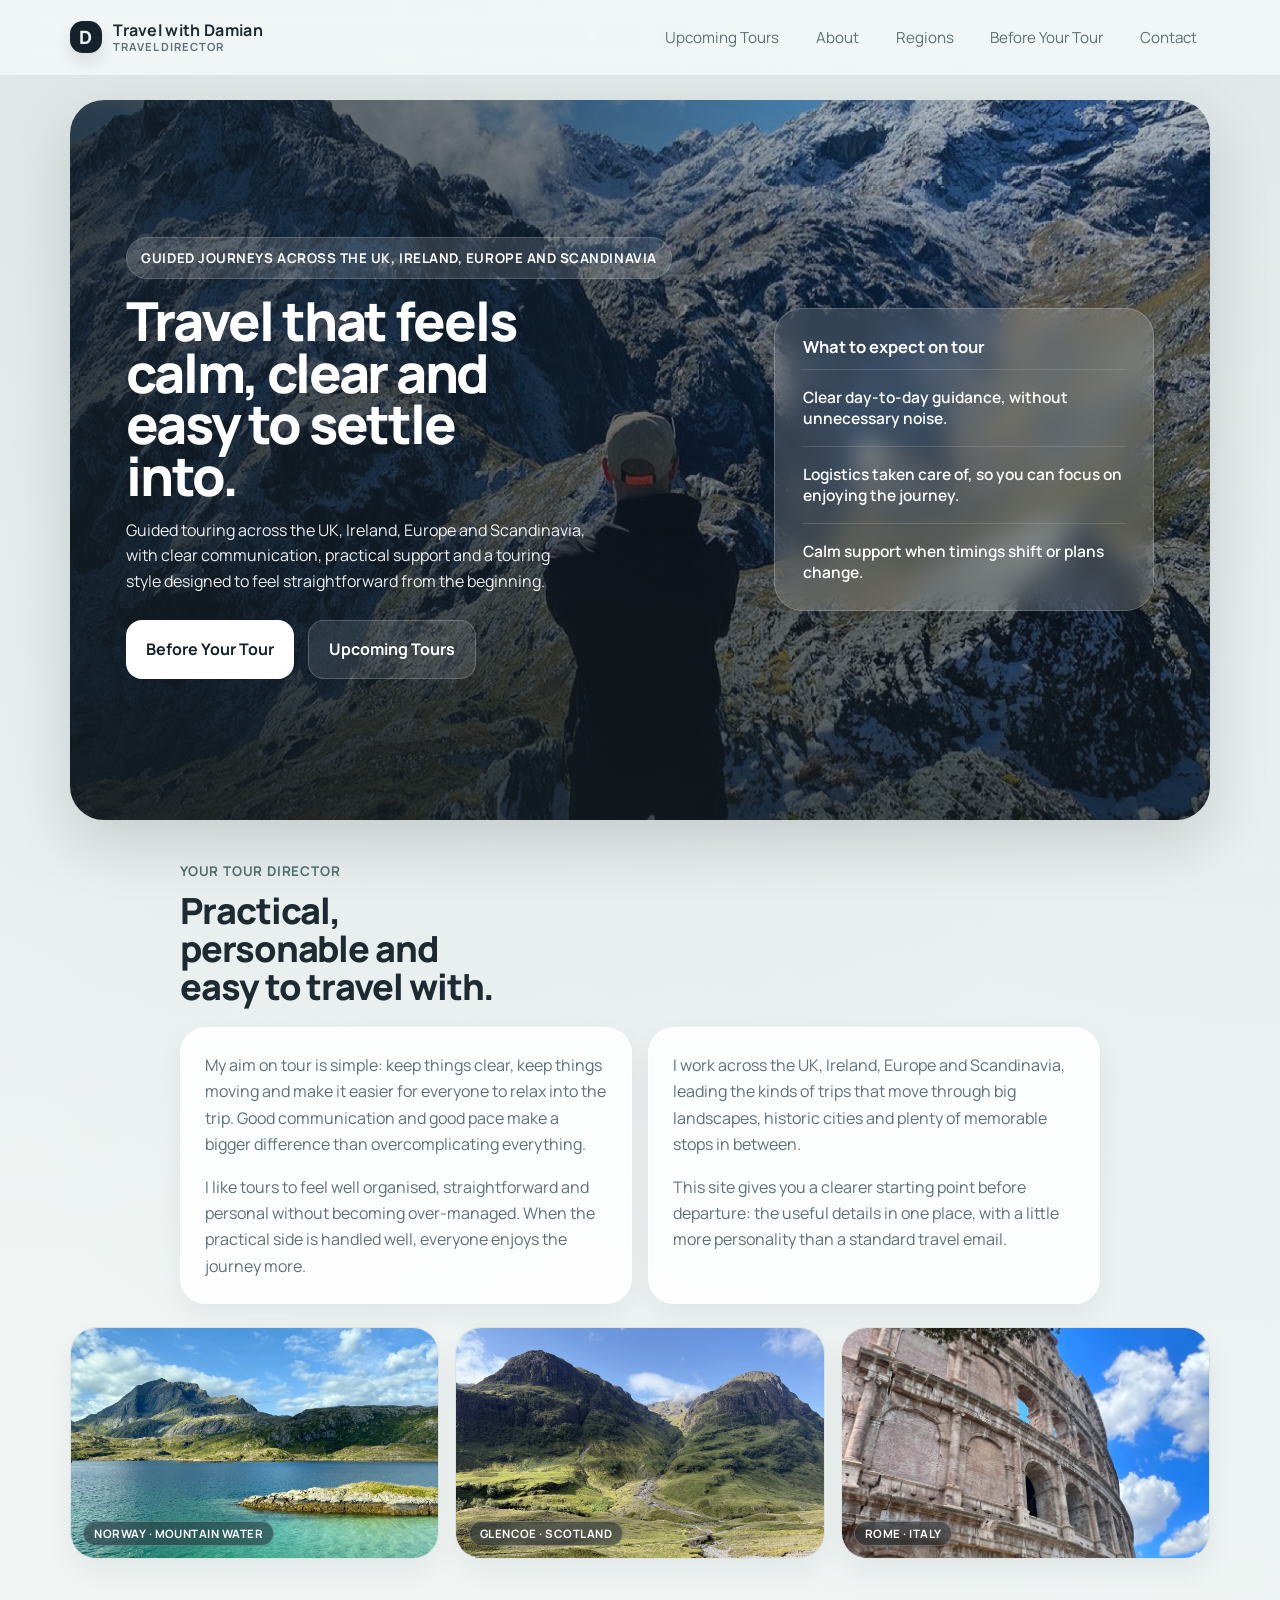
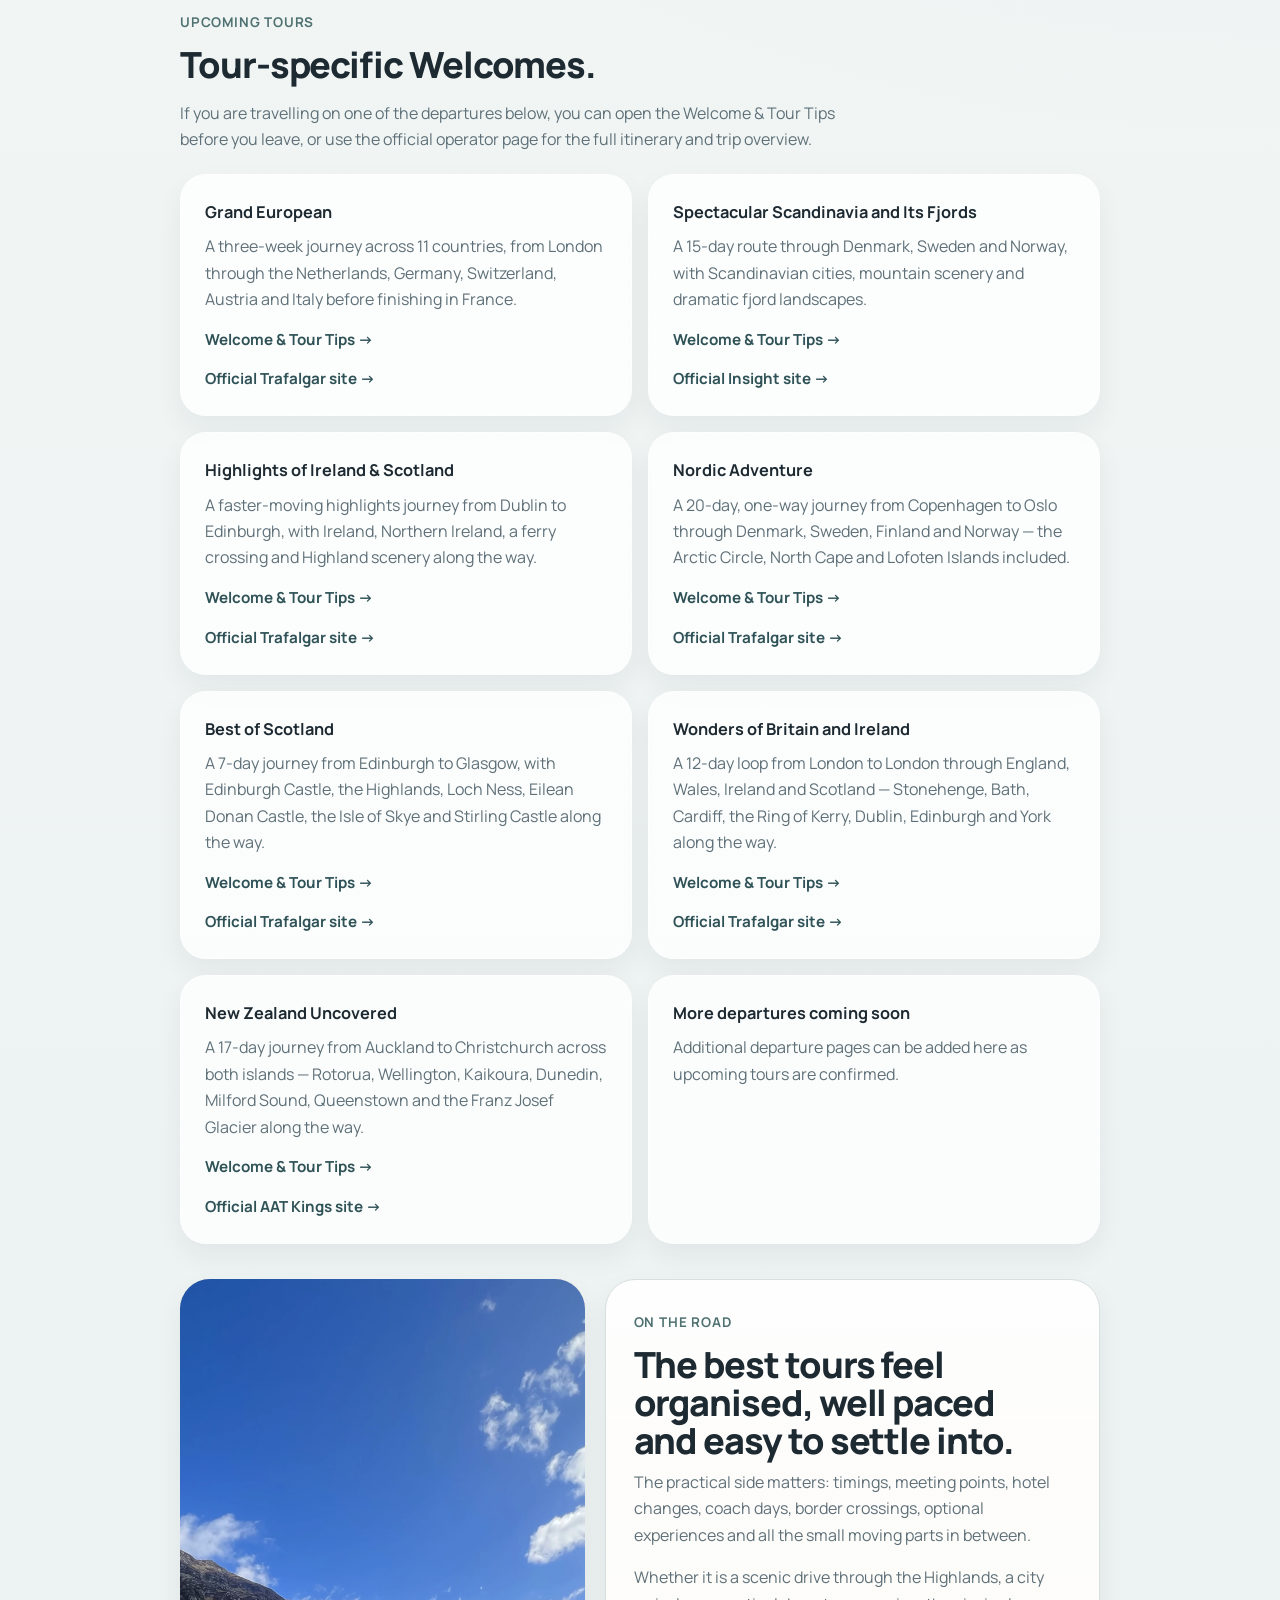
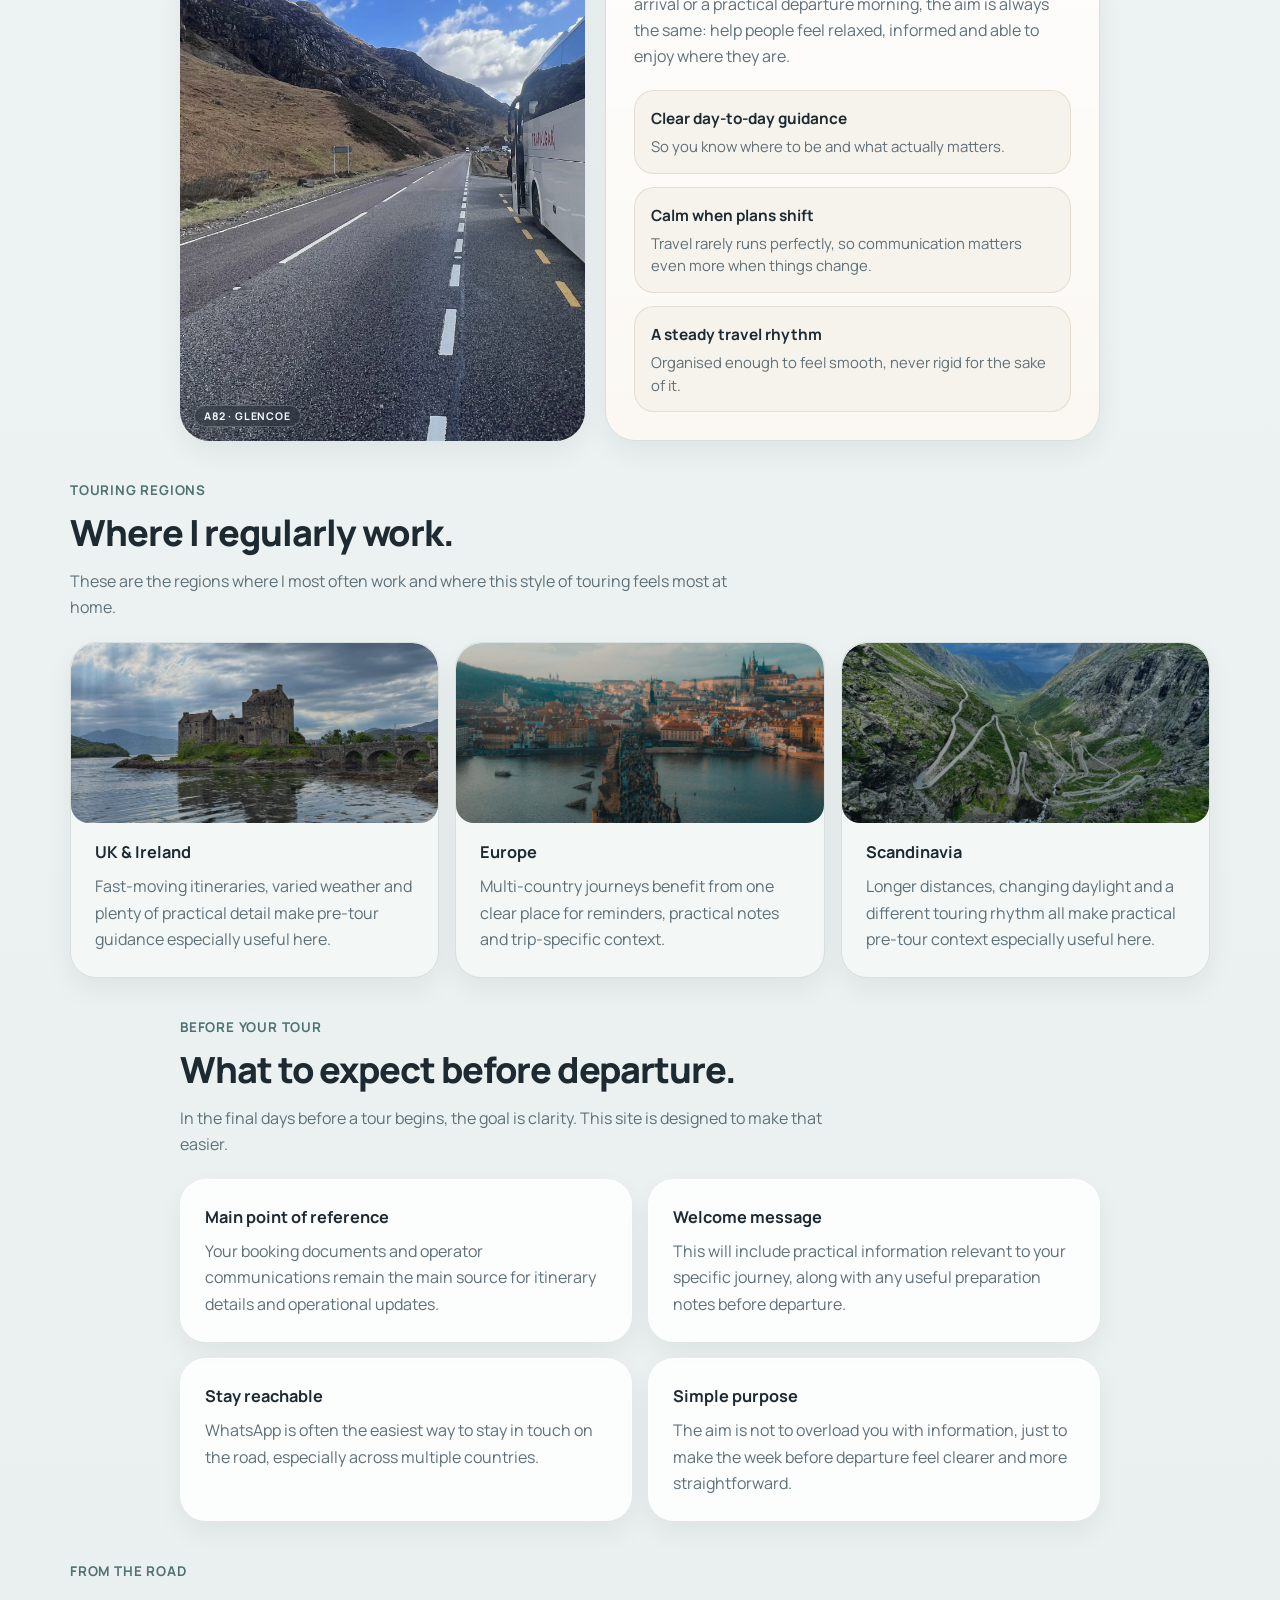
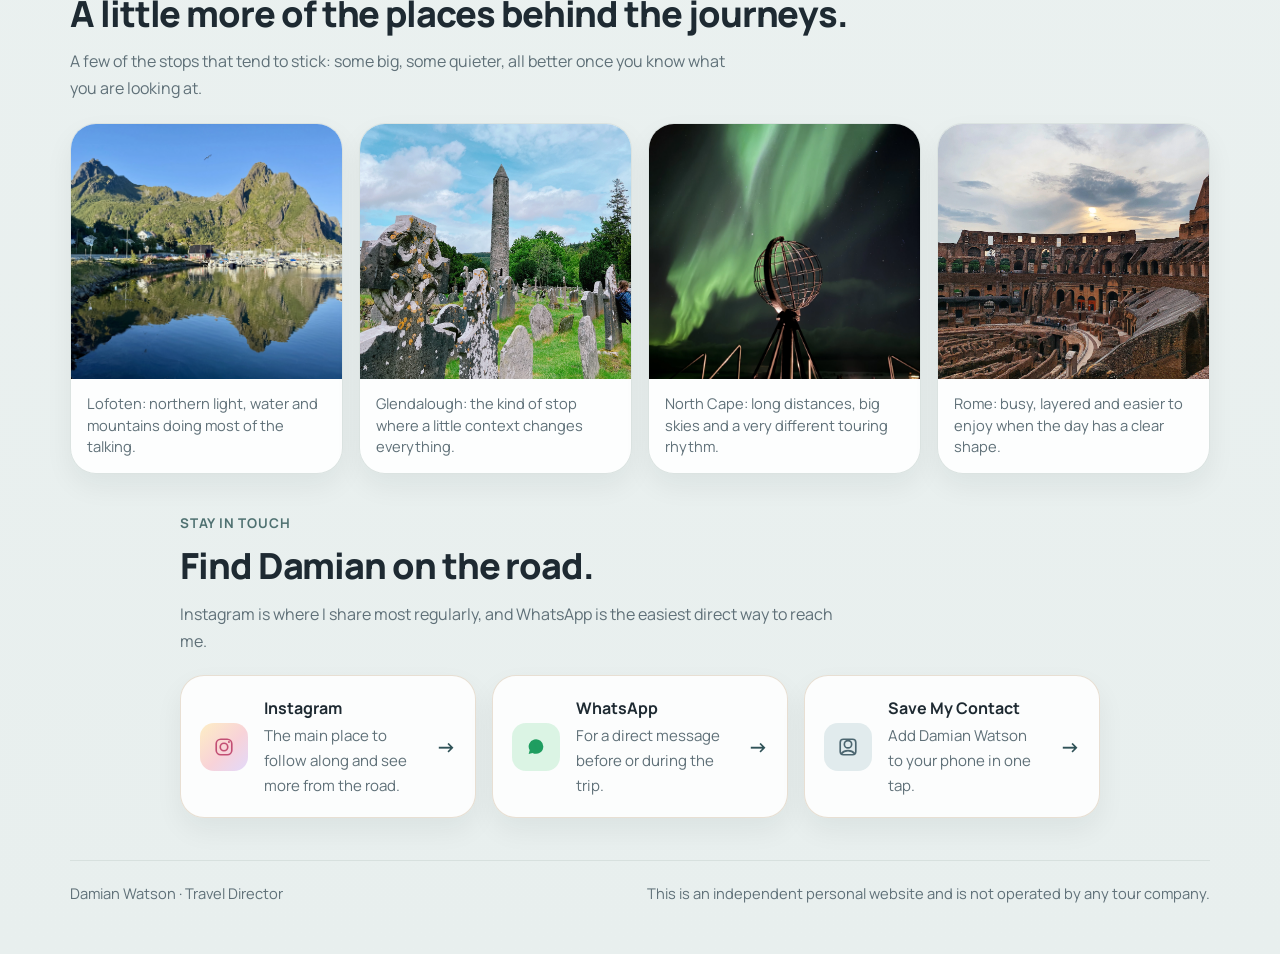
==== index.html @ aa3dee5c "Add New Zealand Uncovered welcome page" ====
<!DOCTYPE html>
<html lang="en">
<head>
  <meta charset="UTF-8" />
  <meta name="viewport" content="width=device-width, initial-scale=1.0" />
  <title>Travel with Damian</title>
  <meta
    name="description"
    content="Travel with Damian is a practical pre-tour site for travellers joining guided journeys with Damian Watson across the UK, Ireland, Europe and Scandinavia."
  />
  <link rel="stylesheet" href="style.css?v=20260604b" />
  <link rel="preconnect" href="https://fonts.googleapis.com">
  <link rel="preconnect" href="https://fonts.gstatic.com" crossorigin>
  <link href="https://fonts.googleapis.com/css2?family=Manrope:wght@400;500;600;700;800&display=swap" rel="stylesheet">
  <link rel="icon" href="images/favicon-travelwithdamian.svg" type="image/svg+xml">
  <link rel="apple-touch-icon" href="images/favicon-travelwithdamian.svg">
</head>
<body>
  <a class="skip-link" href="#main-content">Skip to content</a>
  <header class="topbar">
    <div class="container topbar-inner">
      <a class="brand brand-lockup-main" href="#top">
        <span class="brand-mark" aria-hidden="true">D</span>
        <span class="brand-copy">
          <span class="brand-name">Travel with Damian</span>
          <span class="brand-tag">Travel Director</span>
        </span>
      </a>

      <nav class="nav">
        <a href="#upcoming-tours">Upcoming Tours</a>
        <a href="#about">About</a>
        <a href="#regions">Regions</a>
        <a href="#before-tour">Before Your Tour</a>
        <a href="#social">Contact</a>
      </nav>
    </div>
  </header>

  <main id="main-content">
    <section class="hero-wrap">
      <div class="container" id="top">
        <section class="hero">
          <div class="hero-inner">
            <div class="hero-copy">
              <div class="eyebrow">Guided journeys across the UK, Ireland, Europe and Scandinavia</div>
              <h1>Travel that feels calm, clear and easy to settle into.</h1>
              <p class="hero-sub">
                Guided touring across the UK, Ireland, Europe and Scandinavia, with clear communication, practical support and a touring style designed to feel straightforward from the beginning.              
              </p>

              <div class="cta-row">
                <a class="btn btn-primary" href="#before-tour">Before Your Tour</a>
                <a class="btn btn-secondary" href="#upcoming-tours">Upcoming Tours</a>
              </div>
            </div>

            <aside class="hero-card">
              <h3>What to expect on tour</h3>
              <ul class="hero-list">
                <li>Clear day-to-day guidance, without unnecessary noise.</li>
                <li>Logistics taken care of, so you can focus on enjoying the journey.</li>                
                <li>Calm support when timings shift or plans change.</li>
              </ul>
            </aside>
          </div>
        </section>
      </div>
    </section>

    <section class="section" id="about">
      <div class="container narrow">
        <div class="section-intro">
          <div class="kicker">Your Tour Director</div>
          <h2>Practical, personable and easy to travel with.</h2>
        </div>

        <div class="about-grid">
          <div class="about-card">
            <p>
              My aim on tour is simple: keep things clear, keep things moving and make it easier for everyone to relax into the trip. Good communication and good pace make a bigger difference than overcomplicating everything.
            </p>
            <p>
              I like tours to feel well organised, straightforward and personal without becoming over-managed. When the practical side is handled well, everyone enjoys the journey more.
            </p>
          </div>

          <div class="about-card">
            <p>
              I work across the UK, Ireland, Europe and Scandinavia, leading the kinds of trips that move through big landscapes, historic cities and plenty of memorable stops in between.
            </p>
            <p>
              This site gives you a clearer starting point before departure: the useful details in one place, with a little more personality than a standard travel email.
            </p>
          </div>
        </div>
      </div>
    </section>

    <section class="photo-cluster-section" aria-label="Tour highlights">
      <div class="photo-cluster photo-cluster-tour-strip">
        <figure class="photo-cluster-card photo-cluster-card-mood">
          <img src="images/norway-turquoise-lake.webp" alt="Turquoise mountain lake in Norway" />
          <figcaption class="photo-cluster-label">NORWAY · MOUNTAIN WATER</figcaption>
        </figure>
        <figure class="photo-cluster-card photo-cluster-card-sea">
          <img src="images/scotland-glencoe-valley.webp" alt="Glencoe valley landscape in Scotland" />
          <figcaption class="photo-cluster-label">GLENCOE · SCOTLAND</figcaption>
        </figure>
        <figure class="photo-cluster-card photo-cluster-card-soft">
          <img src="images/colosseum-1.webp" alt="The Colosseum in Rome" />
          <figcaption class="photo-cluster-label">ROME · ITALY</figcaption>
        </figure>
      </div>
    </section>

    <section class="section section-soft" id="upcoming-tours">
      <div class="container narrow">
        <div class="section-intro">
          <div class="kicker">Upcoming Tours</div>
          <h2>Tour-specific Welcomes.</h2>
          <p>
            If you are travelling on one of the departures below, you can open the Welcome &amp; Tour Tips before you leave, or use the official operator page for the full itinerary and trip overview.
          </p>
        </div>

        <div class="info-grid">
          <div class="info-card">
            <h3>Grand European</h3>
            <p>
              A three-week journey across 11 countries, from London through the Netherlands, Germany, Switzerland, Austria and Italy before finishing in France.
            </p>
            <a class="subtle-link" href="welcome/grand-european.html">Welcome &amp; Tour Tips →</a>
            <a class="subtle-link" href="https://www.trafalgar.com/en-gb/tours/grand-european" target="_blank" rel="noopener noreferrer">Official Trafalgar site →</a>
          </div>

          <div class="info-card">
            <h3>Spectacular Scandinavia and Its Fjords</h3>
            <p>
              A 15-day route through Denmark, Sweden and Norway, with Scandinavian cities, mountain scenery and dramatic fjord landscapes.
            </p>
            <a class="subtle-link" href="welcome/spectacular-scandinavia-and-its-fjords.html">Welcome &amp; Tour Tips →</a>
            <a class="subtle-link" href="https://www.insightvacations.com/en-eu/tours/spectacular-scandinavia-and-its-fjords?optionId=269" target="_blank" rel="noopener noreferrer">Official Insight site →</a>
          </div>

          <div class="info-card">
            <h3>Highlights of Ireland &amp; Scotland</h3>
            <p>
              A faster-moving highlights journey from Dublin to Edinburgh, with Ireland, Northern Ireland, a ferry crossing and Highland scenery along the way.
            </p>
            <a class="subtle-link" href="welcome/highlights-of-ireland-and-scotland.html">Welcome &amp; Tour Tips →</a>
            <a class="subtle-link" href="https://www.trafalgar.com/en-gb/tours/highlights-of-ireland-and-scotland" target="_blank" rel="noopener noreferrer">Official Trafalgar site →</a>
          </div>

          <div class="info-card">
            <h3>Nordic Adventure</h3>
            <p>
              A 20-day, one-way journey from Copenhagen to Oslo through Denmark, Sweden, Finland and Norway — the Arctic Circle, North Cape and Lofoten Islands included.
            </p>
            <a class="subtle-link" href="welcome/nordic-adventure.html">Welcome &amp; Tour Tips →</a>
            <a class="subtle-link" href="https://www.trafalgar.com/en-gb/tours/nordic-adventure" target="_blank" rel="noopener noreferrer">Official Trafalgar site →</a>
          </div>

          <div class="info-card">
            <h3>Best of Scotland</h3>
            <p>
              A 7-day journey from Edinburgh to Glasgow, with Edinburgh Castle, the Highlands, Loch Ness, Eilean Donan Castle, the Isle of Skye and Stirling Castle along the way.
            </p>
            <a class="subtle-link" href="welcome/best-of-scotland.html">Welcome &amp; Tour Tips →</a>
            <a class="subtle-link" href="https://www.trafalgar.com/en-gb/tours/best-of-scotland" target="_blank" rel="noopener noreferrer">Official Trafalgar site →</a>
          </div>

          <div class="info-card">
            <h3>Wonders of Britain and Ireland</h3>
            <p>
              A 12-day loop from London to London through England, Wales, Ireland and Scotland — Stonehenge, Bath, Cardiff, the Ring of Kerry, Dublin, Edinburgh and York along the way.
            </p>
            <a class="subtle-link" href="welcome/wonders-of-britain-and-ireland.html">Welcome &amp; Tour Tips →</a>
            <a class="subtle-link" href="https://www.trafalgar.com/en-gb/tours/wonders-of-britain-and-ireland" target="_blank" rel="noopener noreferrer">Official Trafalgar site →</a>
          </div>

          <div class="info-card">
            <h3>New Zealand Uncovered</h3>
            <p>
              A 17-day journey from Auckland to Christchurch across both islands — Rotorua, Wellington, Kaikoura, Dunedin, Milford Sound, Queenstown and the Franz Josef Glacier along the way.
            </p>
            <a class="subtle-link" href="welcome/new-zealand-uncovered.html">Welcome &amp; Tour Tips →</a>
            <a class="subtle-link" href="https://www.aatkings.com/en-gb/tours/new-zealand-uncovered" target="_blank" rel="noopener noreferrer">Official AAT Kings site →</a>
          </div>

          <div class="info-card">
            <h3>More departures coming soon</h3>
            <p>
              Additional departure pages can be added here as upcoming tours are confirmed.
            </p>
          </div>
        </div>
      </div>
    </section>

    <section class="section section-soft">
      <div class="container narrow">
        <div class="story-feature story-feature-road">
          <div class="story-image-shell story-image-shell-road">
            <img
              class="story-image story-image-road"
              src="images/coach-glencoe.webp"
              alt="Coach travelling through Glencoe in Scotland"
            />
            <div class="story-image-label">A82 · GLENCOE</div>
          </div>

          <div class="story-copy">
            <div class="kicker">On The Road</div>
            <h2>The best tours feel organised, well paced and easy to settle into.</h2>
            <p>
              The practical side matters: timings, meeting points, hotel changes, coach days, border crossings, optional experiences and all the small moving parts in between.
            </p>
            <p>
              Whether it is a scenic drive through the Highlands, a city arrival or a practical departure morning, the aim is always the same: help people feel relaxed, informed and able to enjoy where they are.
            </p>

            <div class="story-points">
              <div class="story-point">
                <strong>Clear day-to-day guidance</strong>
                <span>So you know where to be and what actually matters.</span>
              </div>
              <div class="story-point">
                <strong>Calm when plans shift</strong>
                <span>Travel rarely runs perfectly, so communication matters even more when things change.</span>
              </div>
              <div class="story-point">
                <strong>A steady travel rhythm</strong>
                <span>Organised enough to feel smooth, never rigid for the sake of it.</span>
              </div>
            </div>
          </div>
        </div>
      </div>
    </section>

    <section class="section section-soft" id="regions">
      <div class="container">
        <div class="section-intro">
          <div class="kicker">Touring Regions</div>
          <h2>Where I regularly work.</h2>
          <p>
            These are the regions where I most often work and where this style of touring feels most at home.
          </p>
        </div>

        <div class="regions-grid">
          <div class="region-card">
            <div class="region-image region-image-uk" aria-hidden="true"></div>
            <h3>UK &amp; Ireland</h3>
            <p>
              Fast-moving itineraries, varied weather and plenty of practical detail make pre-tour guidance especially useful here.
            </p>
          </div>

          <div class="region-card">
            <div class="region-image region-image-europe" aria-hidden="true"></div>
            <h3>Europe</h3>
            <p>
              Multi-country journeys benefit from one clear place for reminders, practical notes and trip-specific context.
            </p>
          </div>

          <div class="region-card">
            <div class="region-image region-image-east" aria-hidden="true"></div>
            <h3>Scandinavia</h3>
            <p>
              Longer distances, changing daylight and a different touring rhythm all make practical pre-tour context especially useful here.
            </p>
          </div>
        </div>
      </div>
    </section>

    <section class="section section-soft" id="before-tour">
      <div class="container narrow">
        <div class="section-intro">
          <div class="kicker">Before Your Tour</div>
          <h2>What to expect before departure.</h2>
          <p>
            In the final days before a tour begins, the goal is clarity. This site is designed to make that easier.
          </p>
        </div>

        <div class="info-grid">
          <div class="info-card">
            <h3>Main point of reference</h3>
            <p>
              Your booking documents and operator communications remain the main source for itinerary details and operational updates.
            </p>
          </div>

          <div class="info-card">
            <h3>Welcome message</h3>
            <p>
              This will include practical information relevant to your specific journey, along with any useful preparation notes before departure.
            </p>
          </div>

          <div class="info-card">
            <h3>Stay reachable</h3>
            <p>
              WhatsApp is often the easiest way to stay in touch on the road, especially across multiple countries.
            </p>
          </div>

          <div class="info-card">
            <h3>Simple purpose</h3>
            <p>
              The aim is not to overload you with information, just to make the week before departure feel clearer and more straightforward.
            </p>
          </div>
        </div>
      </div>
    </section>

    <section class="section section-soft" id="gallery">
      <div class="container">
        <div class="section-intro">
          <div class="kicker">From The Road</div>
          <h2>A little more of the places behind the journeys.</h2>
          <p>
            A few of the stops that tend to stick: some big, some quieter, all better once you know what you are looking at.
          </p>
        </div>

        <div class="gallery-grid">
          <figure class="gallery-card gallery-card-feature">
            <img src="images/norway-lofoten-harbour-reflection.webp" alt="Harbour reflection scene in Lofoten, Norway" />
            <figcaption>Lofoten: northern light, water and mountains doing most of the talking.</figcaption>
          </figure>

          <figure class="gallery-card">
            <img src="images/glendalough-tower.webp" alt="Round tower at Glendalough in Ireland" />
            <figcaption>Glendalough: the kind of stop where a little context changes everything.</figcaption>
          </figure>

          <figure class="gallery-card">
            <img src="images/norway-north-cape-globe-northern-lights.webp" alt="North Cape globe under northern lights in Norway" />
            <figcaption>North Cape: long distances, big skies and a very different touring rhythm.</figcaption>
          </figure>

          <figure class="gallery-card gallery-card-portrait">
            <img src="images/colosseum-inside.webp" alt="Interior view of the Colosseum in Rome" />
            <figcaption>Rome: busy, layered and easier to enjoy when the day has a clear shape.</figcaption>
          </figure>
        </div>
      </div>
    </section>

    <section class="section section-soft" id="social">
      <div class="container narrow">
        <div class="section-intro">
          <div class="kicker">Stay In Touch</div>
          <h2>Find Damian on the road.</h2>
          <p>
            Instagram is where I share most regularly, and WhatsApp is the easiest direct way to reach me.
          </p>
        </div>

        <div class="social-grid">
          <a
            class="social-quiet-card social-quiet-card-instagram"
            href="https://www.instagram.com/damian_travel_/"
            target="_blank"
            rel="noopener noreferrer"
            aria-label="Visit Damian on Instagram"
          >
            <div class="social-icon" aria-hidden="true">
              <svg viewBox="0 0 24 24">
                <rect x="3.5" y="3.5" width="17" height="17" rx="5"></rect>
                <circle cx="12" cy="12" r="4.1"></circle>
                <circle cx="17.4" cy="6.6" r="1.1" fill="currentColor" stroke="none"></circle>
              </svg>
            </div>
            <div>
              <h3>Instagram</h3>
              <p>The main place to follow along and see more from the road.</p>
            </div>
            <span class="social-arrow" aria-hidden="true">→</span>
          </a>

          <a
            class="social-quiet-card social-quiet-card-whatsapp"
            href="https://wa.me/447307279643"
            target="_blank"
            rel="noopener noreferrer"
            aria-label="Contact Damian on WhatsApp"
          >
            <div class="social-icon" aria-hidden="true">
              <svg viewBox="0 0 24 24">
                <path d="M20 11.5a8 8 0 0 1-11.8 7l-4.2 1 1.1-4A8 8 0 1 1 20 11.5Z"></path>
                <path d="M9.4 8.8c.2-.4.4-.4.7-.4h.5c.2 0 .4 0 .6.5.2.5.8 1.8.8 1.9.1.2.1.3 0 .5-.1.2-.2.3-.4.5-.2.2-.3.3-.1.6.2.3.8 1.3 2 1.8 1.6.7 1.7.5 2 .4.2-.1.7-.8.8-1 .1-.2.3-.2.5-.1l1.7.8c.2.1.4.2.4.4 0 .2-.2 1.1-.7 1.5-.5.4-1 .6-1.4.6-.4 0-1-.1-1.9-.5-.6-.2-1.3-.6-2.2-1.3-.8-.6-1.4-1.4-1.8-2.1-.4-.7-.7-1.4-.7-2 0-.6.2-1 .4-1.4Z"></path>
              </svg>
            </div>
            <div>
              <h3>WhatsApp</h3>
              <p>For a direct message before or during the trip.</p>
            </div>
            <span class="social-arrow" aria-hidden="true">→</span>
          </a>

          <a
            class="social-quiet-card social-quiet-card-contact"
            href="welcome/damian-watson.vcf"
            aria-label="Save Damian's contact"
          >
            <div class="social-icon" aria-hidden="true">
              <svg viewBox="0 0 24 24">
                <path d="M12 13a4 4 0 1 0-4-4 4 4 0 0 0 4 4Z"></path>
                <path d="M5 19.2c1.6-2.2 3.9-3.2 7-3.2s5.4 1 7 3.2"></path>
                <rect x="3.5" y="3.5" width="17" height="17" rx="3.5"></rect>
              </svg>
            </div>
            <div>
              <h3>Save My Contact</h3>
              <p>Add Damian Watson to your phone in one tap.</p>
            </div>
            <span class="social-arrow" aria-hidden="true">→</span>
          </a>
        </div>
      </div>
    </section>
  </main>

  <footer class="footer">
    <div class="container footer-inner">
      <div>Damian Watson · Travel Director</div>
      <div>This is an independent personal website and is not operated by any tour company.</div>
    </div>
  </footer>
</body>
</html>
---- style.css ----
:root {
  --bg: #edf3f2;
  --paper: #fbfcfb;
  --paper-soft: #f3f7f6;
  --text: #1e2a32;
  --muted: #5f7078;
  --line: #d7e0de;
  --accent: #4f7171;
  --accent-dark: #2f5257;
  --deep: #15222b;
  --shadow: 0 18px 42px rgba(20, 28, 35, 0.09);
  --shadow-soft: 0 12px 28px rgba(20, 28, 35, 0.06);
  --radius: 22px;
  --max: 1140px;
}

* {
  box-sizing: border-box;
}

html {
  scroll-behavior: smooth;
  width: 100%;
  max-width: 100%;
  overflow-x: hidden;
  overflow-x: clip;
}

body {
  margin: 0;
  font-family: 'Manrope', system-ui, -apple-system, BlinkMacSystemFont, "Segoe UI", sans-serif;
  color: var(--text);
  background:
    radial-gradient(circle at top left, rgba(79, 113, 113, 0.10), transparent 24%),
    radial-gradient(circle at top right, rgba(50, 85, 104, 0.09), transparent 30%),
    linear-gradient(180deg, #f4f8f7 0%, #edf3f2 52%, #e8efee 100%);
  line-height: 1.65;
  width: 100%;
  max-width: 100%;
  overflow-x: hidden;
  overflow-x: clip;
}

img {
  max-width: 100%;
  display: block;
}

a {
  color: inherit;
  text-decoration: none;
}

.skip-link {
  position: absolute;
  left: 1rem;
  top: -6rem;
  z-index: 100;
  padding: 0.7rem 0.95rem;
  border-radius: 999px;
  background: var(--deep);
  color: #fff;
  font-weight: 700;
  box-shadow: var(--shadow-soft);
  transition: top 0.18s ease;
}

.skip-link:focus {
  top: 1rem;
}

.container {
  width: min(var(--max), calc(100% - 3rem));
  margin: 0 auto;
}

.narrow {
  width: min(920px, calc(100% - 2rem));
}

.topbar {
  position: sticky;
  top: 0;
  z-index: 50;
  backdrop-filter: blur(12px);
  background: rgba(244, 249, 248, 0.84);
  border-bottom: 1px solid rgba(215, 224, 222, 0.82);
}

.topbar-inner {
  display: flex;
  justify-content: space-between;
  align-items: center;
  gap: 1rem;
  padding: 1rem 0;
  min-width: 0;
}

.brand {
  display: inline-flex;
  align-items: center;
  gap: 0.7rem;
  font-weight: 700;
  letter-spacing: 0.02em;
  font-size: 1rem;
}

.brand-lockup-main {
  min-width: 0;
}

.brand-mark {
  display: inline-grid;
  place-items: center;
  width: 2rem;
  height: 2rem;
  border-radius: 0.8rem;
  background: var(--deep);
  color: #eef5f4;
  font-size: 1.15rem;
  font-weight: 800;
  letter-spacing: 0.02em;
  line-height: 1;
  box-shadow: 0 8px 16px rgba(20, 28, 35, 0.12);
}

.brand-name {
  white-space: nowrap;
}

.brand-copy {
  display: flex;
  flex-direction: column;
  min-width: 0;
  line-height: 1.05;
}

.brand-tag {
  margin-top: 0.14rem;
  color: var(--muted);
  font-size: 0.7rem;
  font-weight: 700;
  letter-spacing: 0.08em;
  text-transform: uppercase;
  white-space: nowrap;
}

.nav {
  display: flex;
  flex-wrap: wrap;
  gap: 0.7rem;
  color: var(--muted);
  font-size: 0.95rem;
  min-width: 0;
  max-width: 100%;
}

.nav a {
  padding: 0.55rem 0.8rem;
  border-radius: 999px;
  transition: background 0.2s ease;
}

.nav a:hover {
  background: rgba(255, 255, 255, 0.9);
}

.nav::-webkit-scrollbar {
  display: none;
}

.hero-wrap {
  padding: 1.5rem 0 1rem;
}

.hero {
  position: relative;
  overflow: hidden;
  border-radius: 34px;
  min-height: 720px;
  background:
    linear-gradient(90deg, rgba(19, 28, 33, 0.76) 0%, rgba(19, 28, 33, 0.48) 42%, rgba(19, 28, 33, 0.2) 72%),
    linear-gradient(180deg, rgba(19, 28, 33, 0.12), rgba(19, 28, 33, 0.58)),
    url("images/damian-hero.jpg") center 32% / cover no-repeat;
  box-shadow: 0 24px 60px rgba(16, 26, 34, 0.15);
}

.hero-join {
  min-height: 620px;
  background:
    linear-gradient(90deg, rgba(19, 28, 33, 0.72) 0%, rgba(19, 28, 33, 0.42) 42%, rgba(19, 28, 33, 0.16) 72%),
    linear-gradient(180deg, rgba(19, 28, 33, 0.16), rgba(19, 28, 33, 0.48)),
    url("images/damian-mountains.webp") center center / cover no-repeat;
}

.hero::after {
  content: "";
  position: absolute;
  inset: auto 0 0 0;
  height: 42%;
  background: linear-gradient(180deg, rgba(16, 26, 34, 0), rgba(16, 26, 34, 0.26));
}

.hero-inner {
  position: relative;
  z-index: 1;
  min-height: 720px;
  display: grid;
  grid-template-columns: minmax(0, 1fr) 360px;
  align-items: center;
  gap: 3rem;
  padding: 4rem 3.5rem;
}

.hero-inner-wide {
  grid-template-columns: minmax(0, 1fr) 380px;
  min-height: 620px;
}

.hero-copy {
  max-width: 640px;
  align-self: center;
  padding-bottom: 0.2rem;
}

.eyebrow {
  display: inline-flex;
  align-items: center;
  gap: 0.5rem;
  padding: 0.55rem 0.9rem;
  border-radius: 999px;
  background: rgba(255, 255, 255, 0.14);
  border: 1px solid rgba(255, 255, 255, 0.18);
  color: #fff;
  font-size: 0.84rem;
  font-weight: 700;
  letter-spacing: 0.04em;
  text-transform: uppercase;
  margin-bottom: 1rem;
}

h1 {
  margin: 0;
  color: #fff;
  font-size: clamp(2.2rem, 4.2vw, 4rem);
  font-weight: 800;
  line-height: 0.96;
  letter-spacing: -0.04em;
  max-width: 12ch;
}

.hero-sub {
  color: rgba(255, 255, 255, 0.92);
  font-size: 1rem;
  line-height: 1.62;
  max-width: 46ch;
  margin: 1rem 0 1.55rem;
}

.cta-row {
  display: flex;
  gap: 0.9rem;
  flex-wrap: wrap;
}

.btn {
  display: inline-flex;
  align-items: center;
  justify-content: center;
  padding: 0.95rem 1.25rem;
  border-radius: 16px;
  font-weight: 700;
  transition: transform 0.18s ease, box-shadow 0.18s ease, background 0.18s ease;
}

.btn:hover {
  transform: translateY(-1px);
  box-shadow: 0 10px 22px rgba(0, 0, 0, 0.12);
}

.btn-primary {
  background: #fff;
  color: var(--deep);
}

.btn-secondary {
  background: rgba(255, 255, 255, 0.1);
  border: 1px solid rgba(255, 255, 255, 0.2);
  color: #fff;
}

.hero-card {
  justify-self: end;
  align-self: center;
  width: 380px;
  background: rgba(255, 255, 255, 0.16);
  border: 1px solid rgba(255, 255, 255, 0.2);
  border-radius: 28px;
  backdrop-filter: blur(12px);
  color: #fff;
  padding: 1.7rem 1.75rem;
  box-shadow: 0 14px 40px rgba(0, 0, 0, 0.14);
}

.hero-card h3 {
  margin: 0 0 0.8rem;
  font-size: 1.04rem;
  line-height: 1.2;
}

.hero-card p {
  margin: 0 0 1.15rem;
  color: rgba(255, 255, 255, 0.92);
  font-size: 0.95rem;
  line-height: 1.56;
}

.hero-list {
  list-style: none;
  margin: 0;
  padding: 0;
}

.hero-list li {
  list-style: none;
  padding: 1.05rem 0;
  border-top: 1px solid rgba(255, 255, 255, 0.14);
  font-weight: 600;
  font-size: 0.97rem;
  line-height: 1.36;
  letter-spacing: 0;
}

.hero-list li:last-child {
  padding-bottom: 0;
}

.photo-cluster-section {
  padding: clamp(0.45rem, 1.1vw, 0.8rem) 0 1.5rem;
}

.photo-cluster {
  width: min(var(--max), calc(100% - 3rem));
  margin: 0 auto;
  display: grid;
  gap: 1rem;
}

.photo-cluster-tour-strip {
  grid-template-columns: repeat(3, minmax(0, 1fr));
}

.photo-cluster-tour-strip .photo-cluster-card img {
  height: 230px;
}

.photo-cluster-card {
  margin: 0;
  min-width: 0;
  display: flex;
  flex-direction: column;
  position: relative;
  border-radius: 26px;
  overflow: hidden;
  background: rgba(255, 255, 255, 0.9);
  border: 1px solid rgba(215, 224, 222, 0.9);
  box-shadow: var(--shadow-soft);
}

.photo-cluster-card img {
  width: 100%;
  height: 250px;
  object-fit: cover;
  display: block;
}

.photo-cluster-label {
  position: absolute;
  left: 0.78rem;
  bottom: 0.78rem;
  margin: 0;
  padding: 0.34rem 0.62rem;
  border-radius: 999px;
  background: rgba(31, 42, 51, 0.52);
  border: 1px solid rgba(255, 255, 255, 0.24);
  backdrop-filter: blur(8px);
  color: #f9fafb;
  font-size: 0.72rem;
  font-weight: 700;
  letter-spacing: 0.04em;
  text-transform: uppercase;
  line-height: 1;
}

.photo-cluster-card-soft img {
  object-position: center 42%;
}

.photo-cluster-card-mood img {
  object-position: center 54%;
}

.photo-cluster-card-sea img {
  object-position: center 48%;
}

.section {
  padding: 1.35rem 0 0.65rem;
}

.section-soft {
  padding-top: 1.55rem;
}

.section-intro {
  margin-bottom: 1.35rem;
}


.section h2 {
  margin: 0 0 0.6rem;
  font-size: clamp(1.6rem, 3vw, 2.25rem);
  font-weight: 800;
  line-height: 1.05;
  letter-spacing: -0.03em;
  text-wrap: balance;
}

#about .kicker{
  margin-bottom:0.6rem;
}

#about h2{
  max-width:14ch;
}

.section-intro p {
  color: var(--muted);
  max-width: 68ch;
}

.kicker {
  display: inline-block;
  color: var(--accent);
  font-size: 0.84rem;
  font-weight: 700;
  letter-spacing: 0.06em;
  text-transform: uppercase;
  margin-bottom: 0.8rem;
}

.about-grid,
.info-grid,
.social-grid,
.regions-grid,
.operators-grid {
  display: grid;
  gap: 1rem;
}

.about-grid,
.info-grid,
.social-grid {
  grid-template-columns: 1fr 1fr;
}

.about-card,
.info-card,
.social-card,
.region-card {
  background: rgba(255, 255, 255, 0.84);
  border: 1px solid rgba(255, 255, 255, 0.92);
  border-radius: 26px;
  box-shadow: var(--shadow-soft);
  padding: 1.5rem;
}

.about-card p + p,
.info-card p + p {
  margin-top: 1rem;
}

.about-card p,
.info-card p,
.region-card p,
.social-card p,
.operator-card p {
  margin: 0;
  color: var(--muted);
}

.about-card h3,
.info-card h3,
.region-card h3,
.social-card h3,
.operator-card h3 {
  margin: 0 0 0.45rem;
  font-size: 1.02rem;
}

.story-feature {
  display: grid;
  grid-template-columns: minmax(0, 1.05fr) minmax(0, 0.95fr);
  gap: 1.2rem;
  align-items: stretch;
}

.story-feature-road {
  grid-template-columns: minmax(0, 0.9fr) minmax(0, 1.1fr);
}

.story-image-shell,
.story-copy {
  border-radius: 30px;
  overflow: hidden;
  box-shadow: var(--shadow-soft);
}

.story-image-shell {
  min-height: 520px;
  background: #d8d0c4;
  position: relative;
}

.story-image-shell-road {
  min-height: 560px;
}

.story-image {
  position: relative;
  z-index: 0;
  width: 100%;
  height: 100%;
  object-fit: cover;
  object-position: center;
}

.story-image-road {
  object-position: center;
  transform: scale(1.14);
  transform-origin: center;
  filter: contrast(1.03) saturate(1.02);
}

.story-image-shell-road::before {
  content: "";
  position: absolute;
  inset: 0;
  z-index: 1;
  pointer-events: none;
  background:
    radial-gradient(circle at 86% 79%, rgba(220, 250, 240, 0.11) 0%, rgba(220, 250, 240, 0.05) 10%, rgba(220, 250, 240, 0) 22%),
    linear-gradient(180deg, rgba(10, 18, 26, 0.06), rgba(10, 18, 26, 0) 30%, rgba(10, 18, 26, 0.03) 100%);
}

.story-image-label {
  position: absolute;
  left: 0.88rem;
  bottom: 0.88rem;
  z-index: 2;
  margin: 0;
  padding: 0.3rem 0.55rem;
  border-radius: 999px;
  background: rgba(31, 42, 51, 0.4);
  border: 1px solid rgba(255, 255, 255, 0.2);
  backdrop-filter: blur(8px);
  color: #f8fbff;
  font-size: 0.66rem;
  font-weight: 700;
  letter-spacing: 0.08em;
  text-transform: uppercase;
  line-height: 1;
}

.story-copy {
  background: linear-gradient(180deg, rgba(255, 255, 255, 0.95), rgba(251, 248, 243, 0.98));
  border: 1px solid var(--line);
  padding: 1.75rem;
}

.story-copy h2,
.hero-card h3 {
  font-family: inherit;
}

.story-copy p {
  margin: 0 0 1rem;
  color: var(--muted);
}

.story-points {
  display: grid;
  gap: 0.8rem;
  margin-top: 1.25rem;
}

.story-point {
  padding: 0.95rem 1rem;
  border-radius: 20px;
  background: rgba(246, 242, 235, 0.9);
  border: 1px solid rgba(230, 221, 208, 0.95);
}

.story-point strong,
.story-point span {
  display: block;
}

.story-point strong {
  margin-bottom: 0.25rem;
  font-size: 0.96rem;
}

.story-point span {
  color: var(--muted);
  font-size: 0.93rem;
  line-height: 1.5;
}

.regions-grid {
  grid-template-columns: repeat(3, 1fr);
}

.region-card {
  background: var(--paper-soft);
  border: 1px solid var(--line);
  overflow: hidden;
}

.region-image {
  margin: -1.5rem -1.5rem 1rem;
  height: 180px;
  border-radius: 26px 26px 18px 18px;
  background-size: cover;
  background-position: center;
}

.region-image-uk {
  background-image:
    linear-gradient(180deg, rgba(22, 30, 38, 0.12), rgba(22, 30, 38, 0.3)),
    url("images/eilean_donan1.webp");
}

.region-image-europe {
  background-image:
    linear-gradient(180deg, rgba(22, 30, 38, 0.12), rgba(22, 30, 38, 0.3)),
    url("images/prague-eastern-europe.webp");
  background-position: center;
}

.region-image-east {
  background-image:
    linear-gradient(180deg, rgba(22, 30, 38, 0.12), rgba(22, 30, 38, 0.3)),
    url("images/trollstigen.webp");
  background-position: center;
}

.operators-grid {
  grid-template-columns: repeat(3, 1fr);
}

.operator-card,
.social-card,
.info-card[href],
.info-card.treadright-link {
  display: block;
  background: var(--paper);
  border: 1px solid var(--line);
  border-radius: var(--radius);
  padding: 1.35rem;
  box-shadow: var(--shadow-soft);
  transition: transform 0.22s ease, box-shadow 0.22s ease, border-color 0.22s ease, background 0.22s ease;
}


.operator-card:hover,
.social-card:hover,
.info-card[href]:hover,
.info-card.treadright-link:hover {
  transform: translateY(-4px);
  box-shadow: 0 18px 40px rgba(20, 28, 35, 0.08);
  border-color: #d7cec1;
}


.operator-card p {
  color: var(--muted);
  margin: 0;
}

.social-grid {
  grid-template-columns: repeat(3, minmax(0, 1fr));
}

.social-quiet-card {
  display: flex;
  align-items: center;
  gap: 1rem;
  background: rgba(255, 255, 255, 0.86);
  border: 1px solid rgba(230, 221, 208, 0.92);
  border-radius: 24px;
  padding: 1.15rem 1.2rem;
  box-shadow: var(--shadow-soft);
  transition: transform 0.22s ease, box-shadow 0.22s ease, border-color 0.22s ease;
}

.social-quiet-card:hover {
  transform: translateY(-3px);
  box-shadow: 0 18px 40px rgba(20, 28, 35, 0.08);
  border-color: #d7cec1;
}

.social-quiet-card:focus,
.social-quiet-card:active {
  outline: none;
}

.social-quiet-card:focus-visible {
  outline: none;
  border-color: #cdbb9f;
  box-shadow: 0 0 0 3px rgba(126, 104, 70, 0.16);
}

.social-quiet-card h3 {
  margin: 0 0 0.18rem;
  font-size: 1rem;
}

.social-quiet-card p {
  margin: 0;
  color: var(--muted);
  font-size: 0.94rem;
}

.social-icon {
  display: grid;
  place-items: center;
  width: 48px;
  height: 48px;
  border-radius: 14px;
  background: rgba(243, 238, 230, 0.95);
  color: var(--deep);
  flex: 0 0 auto;
}

.social-icon svg {
  width: 22px;
  height: 22px;
  fill: none;
  stroke: currentColor;
  stroke-width: 1.8;
  stroke-linecap: round;
  stroke-linejoin: round;
}

.social-quiet-card:nth-child(2) .social-icon svg {
  fill: currentColor;
  stroke: none;
}

.social-quiet-card-instagram .social-icon {
  background: linear-gradient(135deg, rgba(255, 220, 128, 0.45), rgba(238, 101, 121, 0.28) 55%, rgba(136, 90, 241, 0.22));
  color: #c24f74;
}

.social-quiet-card-whatsapp .social-icon {
  background: rgba(219, 244, 228, 0.98);
  color: #1f9d60;
}

.social-quiet-card-contact .social-icon {
  background: rgba(224, 234, 237, 0.95);
  color: #4c6670;
}

.social-arrow {
  margin-left: auto;
  color: var(--accent-dark);
  font-size: 1.25rem;
  font-weight: 700;
}

.subtle-link {
  display: block;
  margin-top: 0.9rem;
  color: var(--accent-dark);
  font-weight: 700;
  font-size: 0.95rem;
  width: fit-content;
  transition: color 0.18s ease, transform 0.18s ease;
}

.subtle-link:hover {
  color: var(--accent);
  transform: translateX(2px);
}

#upcoming-tours .info-grid {
  align-items: stretch;
}

#upcoming-tours .info-card {
  min-height: 100%;
}

#upcoming-tours .info-card[href] {
  position: relative;
  background: linear-gradient(180deg, rgba(255,255,255,0.92), rgba(251,248,243,0.96));
}

#upcoming-tours .info-card[href] .subtle-link {
  margin-top: 1.05rem;
}

#upcoming-tours .info-card[href]:hover {
  background: linear-gradient(180deg, rgba(255,255,255,0.98), rgba(248,244,237,0.98));
}

#upcoming-tours .info-card:not([href]) {
  background: rgba(255, 255, 255, 0.78);
  border-style: dashed;
}

.signup-summary {
  max-width: 760px;
  margin: 0 auto 1.25rem;
  padding: 1rem 1.15rem;
  background: rgba(255, 255, 255, 0.72);
  border: 1px solid rgba(230, 221, 208, 0.9);
  border-radius: 20px;
}

.signup-summary p {
  margin: 0;
  color: var(--muted);
}

.signup-summary p + p {
  margin-top: 0.55rem;
}

.signup-shell {
  display: block;
}

.kit-embed-shell {
  max-width: 760px;
  margin: 0 auto;
  padding: 0;
  background: transparent;
  border: none;
  border-radius: 0;
  box-shadow: none;
}

.kit-embed-shell .formkit-form {
  margin: 0 auto;
}

.kit-embed-shell .formkit-header,
.kit-embed-shell .formkit-subheader {
  display: none;
}

.kit-embed-shell .formkit-form[data-uid="850c8af291"] [data-style="minimal"] {
  padding-top: 28px;
}

.kit-embed-shell .formkit-form[data-uid="850c8af291"] .formkit-fields {
  margin-top: 0;
}

.kit-placeholder {
  min-height: 320px;
  border: 1.5px dashed #ccbfae;
  border-radius: 22px;
  background: rgba(246, 242, 235, 0.72);
  display: grid;
  place-items: center;
  text-align: center;
  padding: 2rem;
}

.kit-placeholder p {
  max-width: 34ch;
}

.gallery-grid {
  display: grid;
  grid-template-columns: repeat(4, minmax(0, 1fr));
  gap: 1rem;
}

.gallery-card {
  margin: 0;
  display: flex;
  flex-direction: column;
  border-radius: 26px;
  overflow: hidden;
  background: rgba(255, 255, 255, 0.9);
  border: 1px solid rgba(215, 224, 222, 0.9);
  box-shadow: var(--shadow-soft);
}

.gallery-card img {
  width: 100%;
  height: 255px;
  object-fit: cover;
  object-position: center;
  display: block;
}

.gallery-card figcaption {
  padding: 0.9rem 1rem 1rem;
  color: var(--muted);
  font-size: 0.92rem;
  line-height: 1.45;
}

.footer {
  padding: 2rem 0 3rem;
  color: var(--muted);
  font-size: 0.92rem;
}

.footer-inner {
  border-top: 1px solid var(--line);
  padding-top: 1.25rem;
  display: flex;
  justify-content: space-between;
  gap: 1rem;
  flex-wrap: wrap;
}

@media (max-width: 980px) {
  .hero-inner,
  .story-feature,
  .about-grid,
  .regions-grid,
  .operators-grid,
  .info-grid,
  .social-grid,
  .gallery-grid,
  .photo-cluster,
  .photo-cluster-tour-strip {
    grid-template-columns: 1fr;
  }

  .hero-inner {
    min-height: auto;
    padding: 1.5rem;
    gap: 1.5rem;
  }

  .hero {
    min-height: auto;
  }

  .hero-card {
    justify-self: start;
    align-self: start;
    width: 100%;
    max-width: 100%;
    min-width: 0;
  }

  .story-image-shell {
    min-height: 360px;
  }

  .story-image-shell-road {
    min-height: 390px;
  }

  .story-image-road {
    object-position: center;
  }

  .photo-cluster-card img {
    height: 260px;
  }

  .gallery-card img {
    height: 300px;
  }

}

@media (max-width: 720px) {
  body,
  .topbar,
  main,
  .hero-wrap,
  .hero,
  .section,
  .photo-cluster-section,
  .footer {
    width: 100%;
    max-width: 100%;
    overflow-x: hidden;
  }

  .container,
  .narrow,
  .photo-cluster {
    width: calc(100% - 2rem);
    max-width: var(--max);
  }

  .topbar-inner {
    flex-direction: column;
    align-items: flex-start;
    gap: 0.85rem;
  }

  .section h2,
  .section-intro p,
  .about-grid,
  .info-grid,
  .social-grid,
  .regions-grid,
  .gallery-grid,
  .about-card,
  .info-card,
  .social-quiet-card,
  .region-card,
  .gallery-card {
    max-width: 100%;
  }

  .about-grid,
  .info-grid,
  .social-grid,
  .regions-grid,
  .gallery-grid,
  .about-card,
  .info-card,
  .social-quiet-card,
  .region-card,
  .gallery-card {
    width: 100% !important;
    justify-self: start;
  }

  .section h2,
  .about-card,
  .info-card,
  .social-quiet-card,
  .region-card,
  .gallery-card {
    overflow-wrap: break-word;
  }

  .section h2 {
    max-width: 15ch;
  }

  .eyebrow {
    max-width: 100%;
    white-space: normal;
    overflow-wrap: break-word;
    line-height: 1.35;
  }

  .section-intro p,
  .about-card p,
  .info-card p,
  .region-card p,
  .gallery-card figcaption,
  .social-quiet-card p {
    max-width: 31ch;
  }

  .brand-mark {
    width: 1.75rem;
    height: 1.75rem;
    border-radius: 0.72rem;
    font-size: 1.28rem;
  }

  .topbar {
    overflow: hidden;
    background: rgba(244, 249, 248, 0.97);
    backdrop-filter: blur(16px);
  }

  .nav {
    width: 100%;
    margin-right: 0;
    flex-wrap: nowrap;
    overflow-x: auto;
    overflow-y: hidden;
    padding: 0.15rem 1rem 0.45rem 0;
    gap: 0.6rem;
    -webkit-overflow-scrolling: touch;
    mask-image: linear-gradient(90deg, transparent 0, #000 14px, #000 calc(100% - 30px), transparent 100%);
  }

  .nav a {
    flex: 0 0 auto;
    white-space: nowrap;
    padding: 0.62rem 0.92rem;
    background: rgba(255, 255, 255, 0.72);
    border: 1px solid rgba(230, 221, 208, 0.92);
    box-shadow: 0 8px 18px rgba(20, 28, 35, 0.04);
  }

  .hero-wrap {
    padding-top: 1.35rem;
  }

  .hero {
    box-shadow: 0 18px 36px rgba(16, 26, 34, 0.12);
  }

  h1 {
    max-width: 7.8ch;
  }

  .hero-card {
    width: 100%;
  }

  .hero-sub {
    max-width: 34ch;
  }

  .kit-placeholder {
    min-height: 260px;
    padding: 1.5rem;
  }

  .story-copy {
    padding: 1.35rem;
  }

  .story-image-label {
    left: 0.65rem;
    bottom: 0.65rem;
    font-size: 0.62rem;
    padding: 0.29rem 0.48rem;
  }

  .region-image {
    height: 160px;
  }

  .photo-cluster-card img {
    height: 220px;
  }

  .photo-cluster-label {
    left: 0.66rem;
    bottom: 0.66rem;
    font-size: 0.68rem;
    padding: 0.32rem 0.55rem;
  }

  .gallery-card img {
    height: 250px;
  }
}
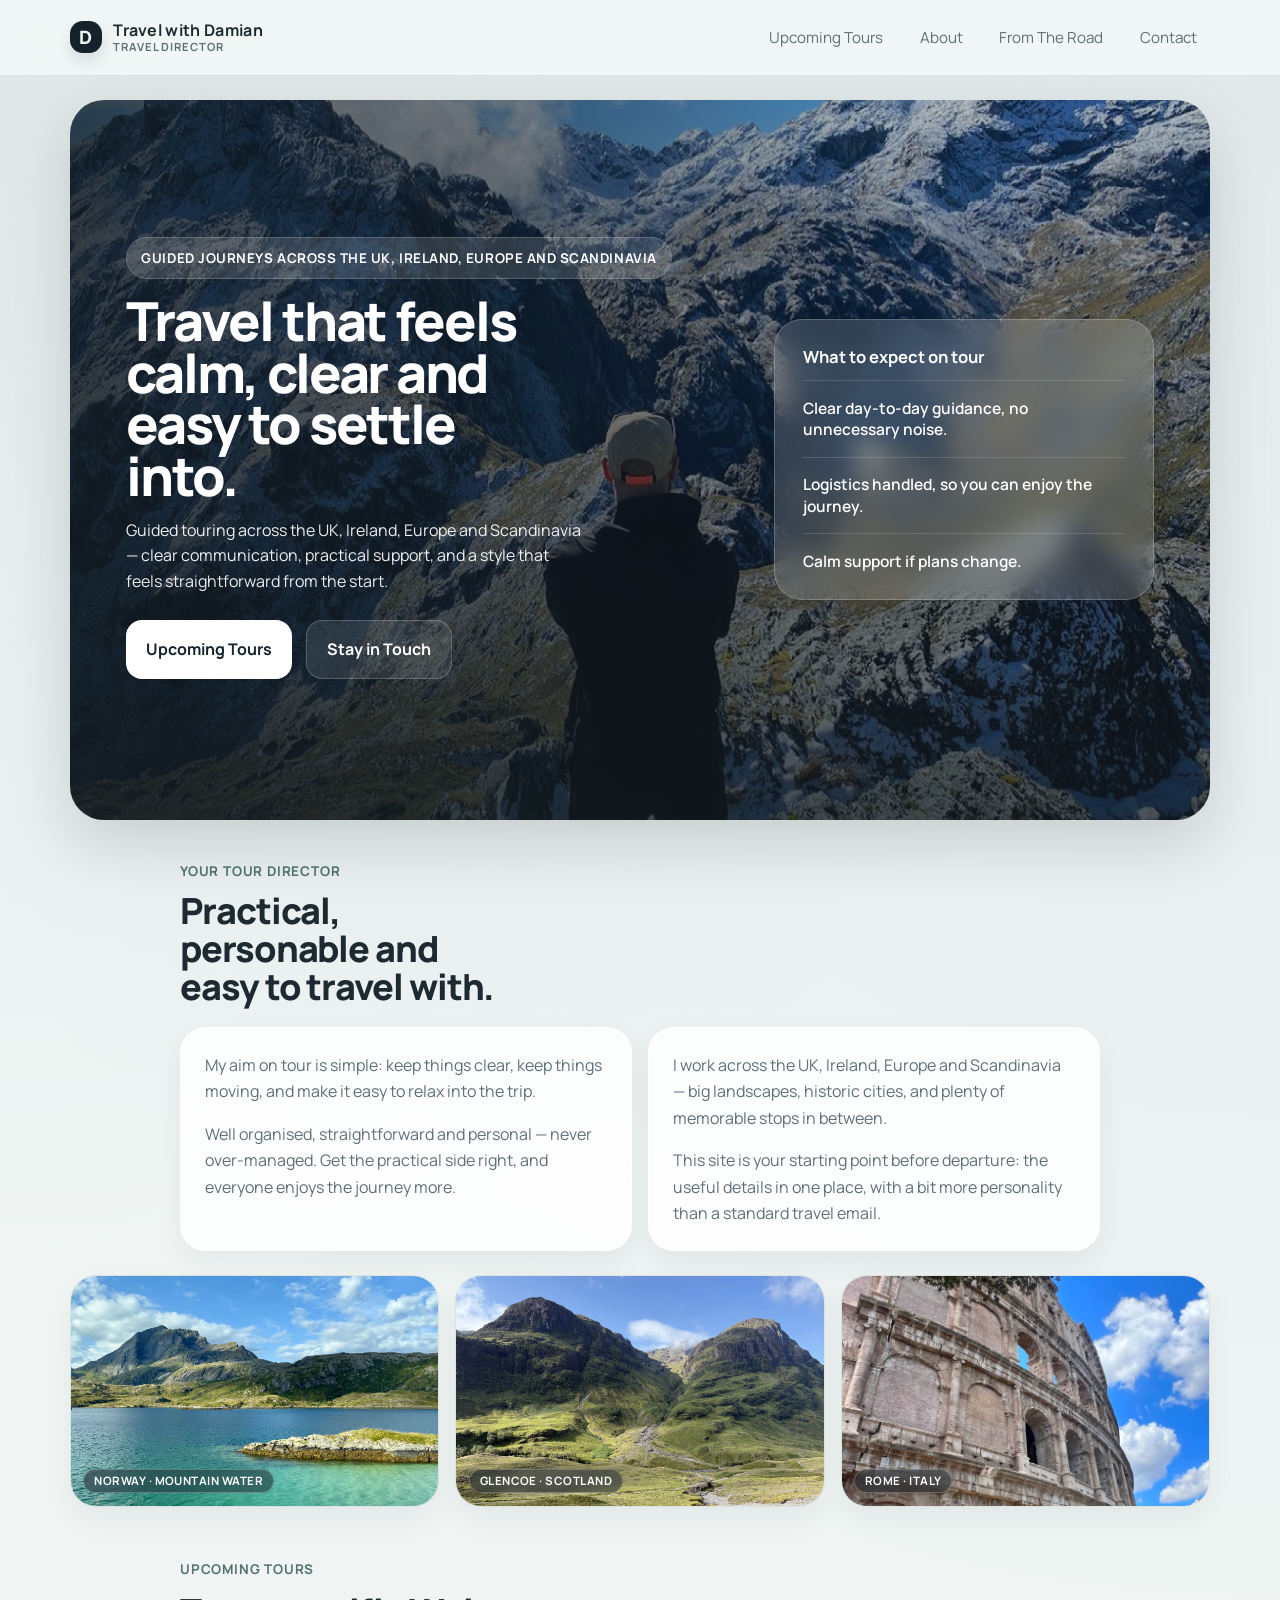
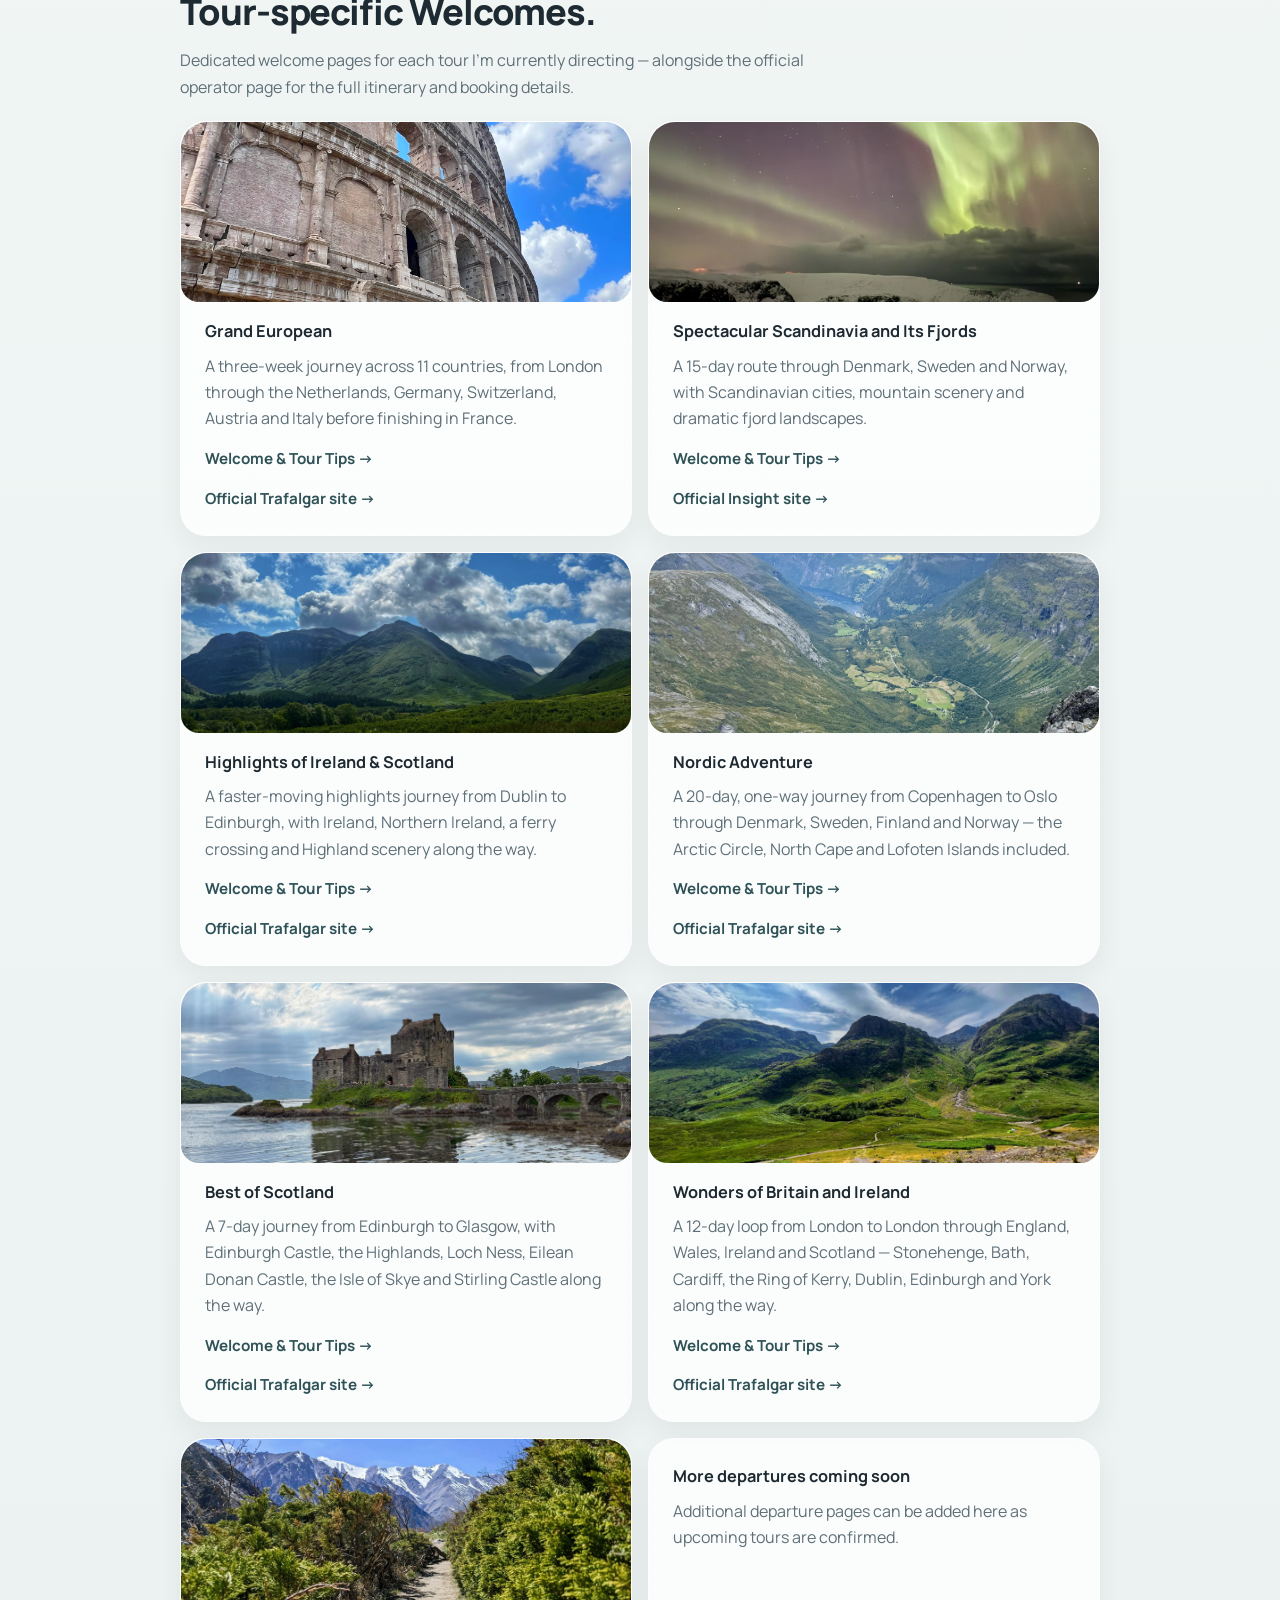
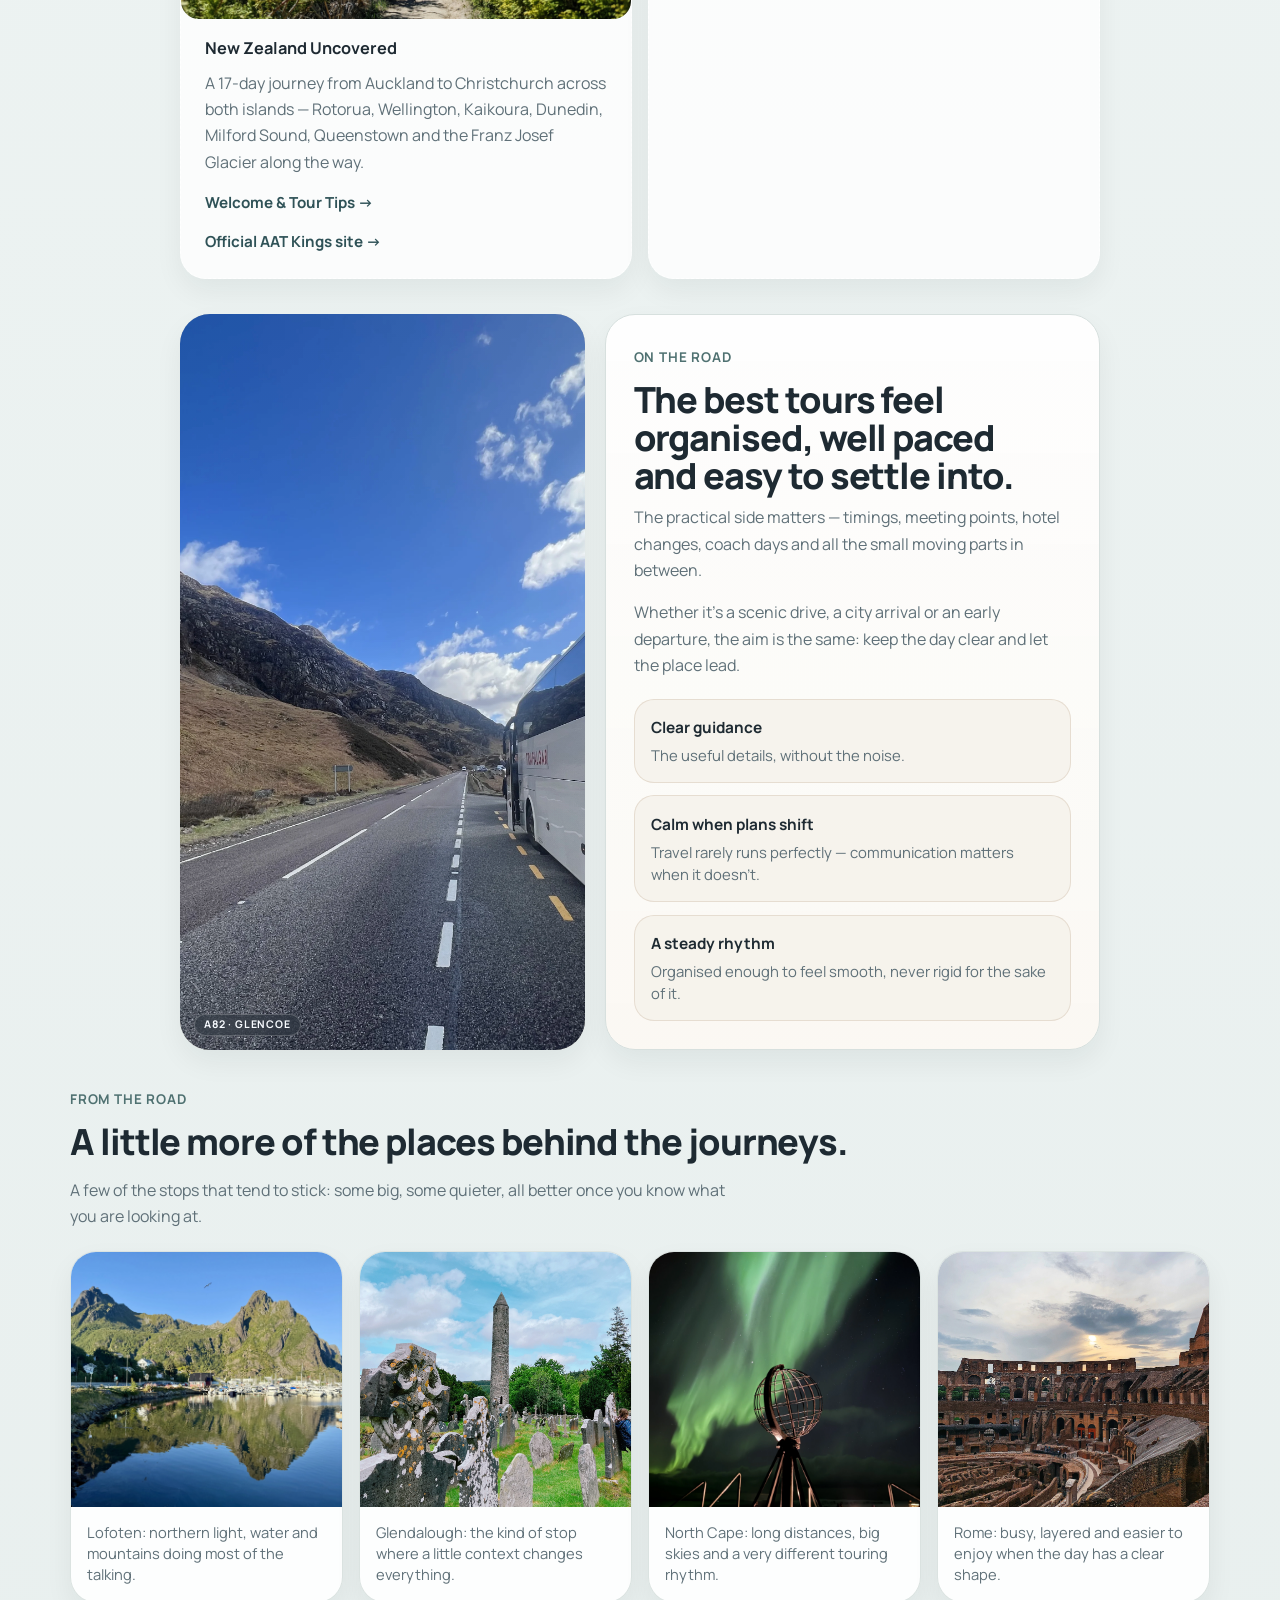
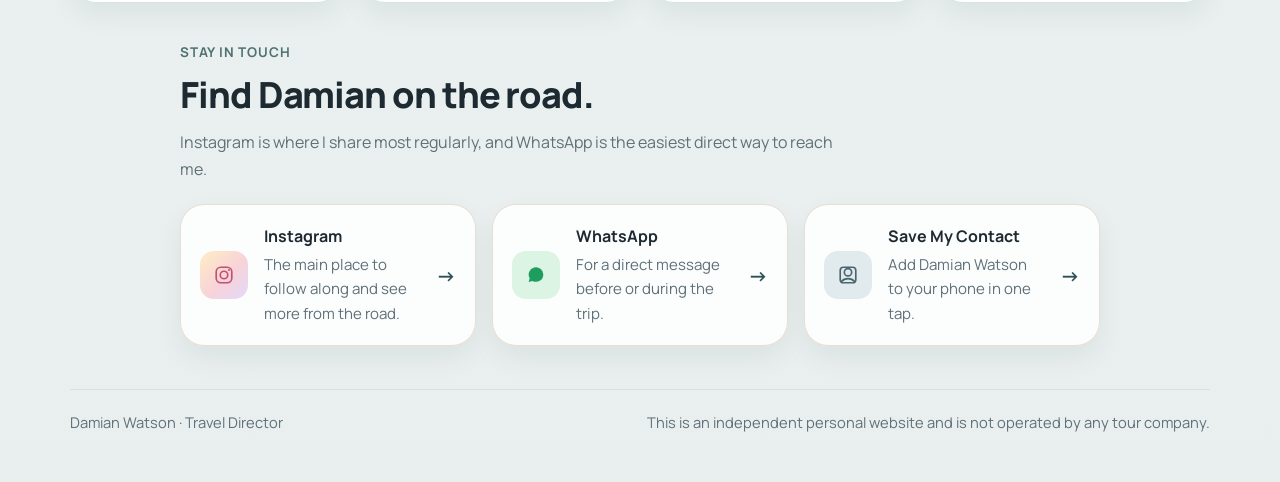
==== commit 9d24aaee: "Simplify homepage: photo tour cards, tighter copy, drop Regions and Before Your Tour sections" ====
--- a/index.html
+++ b/index.html
@@ -8,7 +8,7 @@
     name="description"
     content="Travel with Damian is a practical pre-tour site for travellers joining guided journeys with Damian Watson across the UK, Ireland, Europe and Scandinavia."
   />
-  <link rel="stylesheet" href="style.css?v=20260604b" />
+  <link rel="stylesheet" href="style.css?v=20261002a" />
   <link rel="preconnect" href="https://fonts.googleapis.com">
   <link rel="preconnect" href="https://fonts.gstatic.com" crossorigin>
   <link href="https://fonts.googleapis.com/css2?family=Manrope:wght@400;500;600;700;800&display=swap" rel="stylesheet">
@@ -30,8 +30,7 @@
       <nav class="nav">
         <a href="#upcoming-tours">Upcoming Tours</a>
         <a href="#about">About</a>
-        <a href="#regions">Regions</a>
-        <a href="#before-tour">Before Your Tour</a>
+        <a href="#gallery">From The Road</a>
         <a href="#social">Contact</a>
       </nav>
     </div>
@@ -46,21 +45,21 @@
               <div class="eyebrow">Guided journeys across the UK, Ireland, Europe and Scandinavia</div>
               <h1>Travel that feels calm, clear and easy to settle into.</h1>
               <p class="hero-sub">
-                Guided touring across the UK, Ireland, Europe and Scandinavia, with clear communication, practical support and a touring style designed to feel straightforward from the beginning.              
+                Guided touring across the UK, Ireland, Europe and Scandinavia — clear communication, practical support, and a style that feels straightforward from the start.
               </p>
 
               <div class="cta-row">
-                <a class="btn btn-primary" href="#before-tour">Before Your Tour</a>
-                <a class="btn btn-secondary" href="#upcoming-tours">Upcoming Tours</a>
+                <a class="btn btn-primary" href="#upcoming-tours">Upcoming Tours</a>
+                <a class="btn btn-secondary" href="#social">Stay in Touch</a>
               </div>
             </div>
 
             <aside class="hero-card">
               <h3>What to expect on tour</h3>
               <ul class="hero-list">
-                <li>Clear day-to-day guidance, without unnecessary noise.</li>
-                <li>Logistics taken care of, so you can focus on enjoying the journey.</li>                
-                <li>Calm support when timings shift or plans change.</li>
+                <li>Clear day-to-day guidance, no unnecessary noise.</li>
+                <li>Logistics handled, so you can enjoy the journey.</li>
+                <li>Calm support if plans change.</li>
               </ul>
             </aside>
           </div>
@@ -78,19 +77,19 @@
         <div class="about-grid">
           <div class="about-card">
             <p>
-              My aim on tour is simple: keep things clear, keep things moving and make it easier for everyone to relax into the trip. Good communication and good pace make a bigger difference than overcomplicating everything.
-            </p>
-            <p>
-              I like tours to feel well organised, straightforward and personal without becoming over-managed. When the practical side is handled well, everyone enjoys the journey more.
+              My aim on tour is simple: keep things clear, keep things moving, and make it easy to relax into the trip.
+            </p>
+            <p>
+              Well organised, straightforward and personal — never over-managed. Get the practical side right, and everyone enjoys the journey more.
             </p>
           </div>
 
           <div class="about-card">
             <p>
-              I work across the UK, Ireland, Europe and Scandinavia, leading the kinds of trips that move through big landscapes, historic cities and plenty of memorable stops in between.
-            </p>
-            <p>
-              This site gives you a clearer starting point before departure: the useful details in one place, with a little more personality than a standard travel email.
+              I work across the UK, Ireland, Europe and Scandinavia — big landscapes, historic cities, and plenty of memorable stops in between.
+            </p>
+            <p>
+              This site is your starting point before departure: the useful details in one place, with a bit more personality than a standard travel email.
             </p>
           </div>
         </div>
@@ -120,12 +119,13 @@
           <div class="kicker">Upcoming Tours</div>
           <h2>Tour-specific Welcomes.</h2>
           <p>
-            If you are travelling on one of the departures below, you can open the Welcome &amp; Tour Tips before you leave, or use the official operator page for the full itinerary and trip overview.
+            Dedicated welcome pages for each tour I'm currently directing — alongside the official operator page for the full itinerary and booking details.
           </p>
         </div>
 
         <div class="info-grid">
           <div class="info-card">
+            <div class="tour-card-image"><img src="images/colosseum-1.webp" alt="The Colosseum in Rome" loading="lazy" /></div>
             <h3>Grand European</h3>
             <p>
               A three-week journey across 11 countries, from London through the Netherlands, Germany, Switzerland, Austria and Italy before finishing in France.
@@ -135,6 +135,7 @@
           </div>
 
           <div class="info-card">
+            <div class="tour-card-image"><img src="images/norway-northern-lights-fjord.webp" alt="Norwegian fjord landscape" loading="lazy" /></div>
             <h3>Spectacular Scandinavia and Its Fjords</h3>
             <p>
               A 15-day route through Denmark, Sweden and Norway, with Scandinavian cities, mountain scenery and dramatic fjord landscapes.
@@ -144,6 +145,7 @@
           </div>
 
           <div class="info-card">
+            <div class="tour-card-image"><img src="images/glencoe-green.webp" alt="Glencoe landscape in Scotland" loading="lazy" /></div>
             <h3>Highlights of Ireland &amp; Scotland</h3>
             <p>
               A faster-moving highlights journey from Dublin to Edinburgh, with Ireland, Northern Ireland, a ferry crossing and Highland scenery along the way.
@@ -153,6 +155,7 @@
           </div>
 
           <div class="info-card">
+            <div class="tour-card-image"><img src="images/norway-trollstigen-valley.webp" alt="Trollstigen valley in Norway" loading="lazy" /></div>
             <h3>Nordic Adventure</h3>
             <p>
               A 20-day, one-way journey from Copenhagen to Oslo through Denmark, Sweden, Finland and Norway — the Arctic Circle, North Cape and Lofoten Islands included.
@@ -162,6 +165,7 @@
           </div>
 
           <div class="info-card">
+            <div class="tour-card-image"><img src="images/eilean_donan1.webp" alt="Eilean Donan Castle in Scotland" loading="lazy" /></div>
             <h3>Best of Scotland</h3>
             <p>
               A 7-day journey from Edinburgh to Glasgow, with Edinburgh Castle, the Highlands, Loch Ness, Eilean Donan Castle, the Isle of Skye and Stirling Castle along the way.
@@ -171,6 +175,7 @@
           </div>
 
           <div class="info-card">
+            <div class="tour-card-image"><img src="images/three-sisters-glencoe.webp" alt="Three Sisters mountains, Glencoe" loading="lazy" /></div>
             <h3>Wonders of Britain and Ireland</h3>
             <p>
               A 12-day loop from London to London through England, Wales, Ireland and Scotland — Stonehenge, Bath, Cardiff, the Ring of Kerry, Dublin, Edinburgh and York along the way.
@@ -180,6 +185,7 @@
           </div>
 
           <div class="info-card">
+            <div class="tour-card-image"><img src="images/damian-mountains.webp" alt="New Zealand landscape" loading="lazy" /></div>
             <h3>New Zealand Uncovered</h3>
             <p>
               A 17-day journey from Auckland to Christchurch across both islands — Rotorua, Wellington, Kaikoura, Dunedin, Milford Sound, Queenstown and the Franz Josef Glacier along the way.
@@ -214,106 +220,26 @@
             <div class="kicker">On The Road</div>
             <h2>The best tours feel organised, well paced and easy to settle into.</h2>
             <p>
-              The practical side matters: timings, meeting points, hotel changes, coach days, border crossings, optional experiences and all the small moving parts in between.
-            </p>
-            <p>
-              Whether it is a scenic drive through the Highlands, a city arrival or a practical departure morning, the aim is always the same: help people feel relaxed, informed and able to enjoy where they are.
+              The practical side matters — timings, meeting points, hotel changes, coach days and all the small moving parts in between.
+            </p>
+            <p>
+              Whether it's a scenic drive, a city arrival or an early departure, the aim is the same: keep the day clear and let the place lead.
             </p>
 
             <div class="story-points">
               <div class="story-point">
-                <strong>Clear day-to-day guidance</strong>
-                <span>So you know where to be and what actually matters.</span>
+                <strong>Clear guidance</strong>
+                <span>The useful details, without the noise.</span>
               </div>
               <div class="story-point">
                 <strong>Calm when plans shift</strong>
-                <span>Travel rarely runs perfectly, so communication matters even more when things change.</span>
+                <span>Travel rarely runs perfectly — communication matters when it doesn't.</span>
               </div>
               <div class="story-point">
-                <strong>A steady travel rhythm</strong>
+                <strong>A steady rhythm</strong>
                 <span>Organised enough to feel smooth, never rigid for the sake of it.</span>
               </div>
             </div>
-          </div>
-        </div>
-      </div>
-    </section>
-
-    <section class="section section-soft" id="regions">
-      <div class="container">
-        <div class="section-intro">
-          <div class="kicker">Touring Regions</div>
-          <h2>Where I regularly work.</h2>
-          <p>
-            These are the regions where I most often work and where this style of touring feels most at home.
-          </p>
-        </div>
-
-        <div class="regions-grid">
-          <div class="region-card">
-            <div class="region-image region-image-uk" aria-hidden="true"></div>
-            <h3>UK &amp; Ireland</h3>
-            <p>
-              Fast-moving itineraries, varied weather and plenty of practical detail make pre-tour guidance especially useful here.
-            </p>
-          </div>
-
-          <div class="region-card">
-            <div class="region-image region-image-europe" aria-hidden="true"></div>
-            <h3>Europe</h3>
-            <p>
-              Multi-country journeys benefit from one clear place for reminders, practical notes and trip-specific context.
-            </p>
-          </div>
-
-          <div class="region-card">
-            <div class="region-image region-image-east" aria-hidden="true"></div>
-            <h3>Scandinavia</h3>
-            <p>
-              Longer distances, changing daylight and a different touring rhythm all make practical pre-tour context especially useful here.
-            </p>
-          </div>
-        </div>
-      </div>
-    </section>
-
-    <section class="section section-soft" id="before-tour">
-      <div class="container narrow">
-        <div class="section-intro">
-          <div class="kicker">Before Your Tour</div>
-          <h2>What to expect before departure.</h2>
-          <p>
-            In the final days before a tour begins, the goal is clarity. This site is designed to make that easier.
-          </p>
-        </div>
-
-        <div class="info-grid">
-          <div class="info-card">
-            <h3>Main point of reference</h3>
-            <p>
-              Your booking documents and operator communications remain the main source for itinerary details and operational updates.
-            </p>
-          </div>
-
-          <div class="info-card">
-            <h3>Welcome message</h3>
-            <p>
-              This will include practical information relevant to your specific journey, along with any useful preparation notes before departure.
-            </p>
-          </div>
-
-          <div class="info-card">
-            <h3>Stay reachable</h3>
-            <p>
-              WhatsApp is often the easiest way to stay in touch on the road, especially across multiple countries.
-            </p>
-          </div>
-
-          <div class="info-card">
-            <h3>Simple purpose</h3>
-            <p>
-              The aim is not to overload you with information, just to make the week before departure feel clearer and more straightforward.
-            </p>
           </div>
         </div>
       </div>
--- a/style.css
+++ b/style.css
@@ -655,6 +655,20 @@
   background-position: center;
 }
 
+.tour-card-image {
+  margin: -1.5rem -1.5rem 1rem;
+  height: 180px;
+  overflow: hidden;
+  border-radius: 26px 26px 18px 18px;
+}
+
+.tour-card-image img {
+  width: 100%;
+  height: 100%;
+  object-fit: cover;
+  display: block;
+}
+
 .operators-grid {
   grid-template-columns: repeat(3, 1fr);
 }
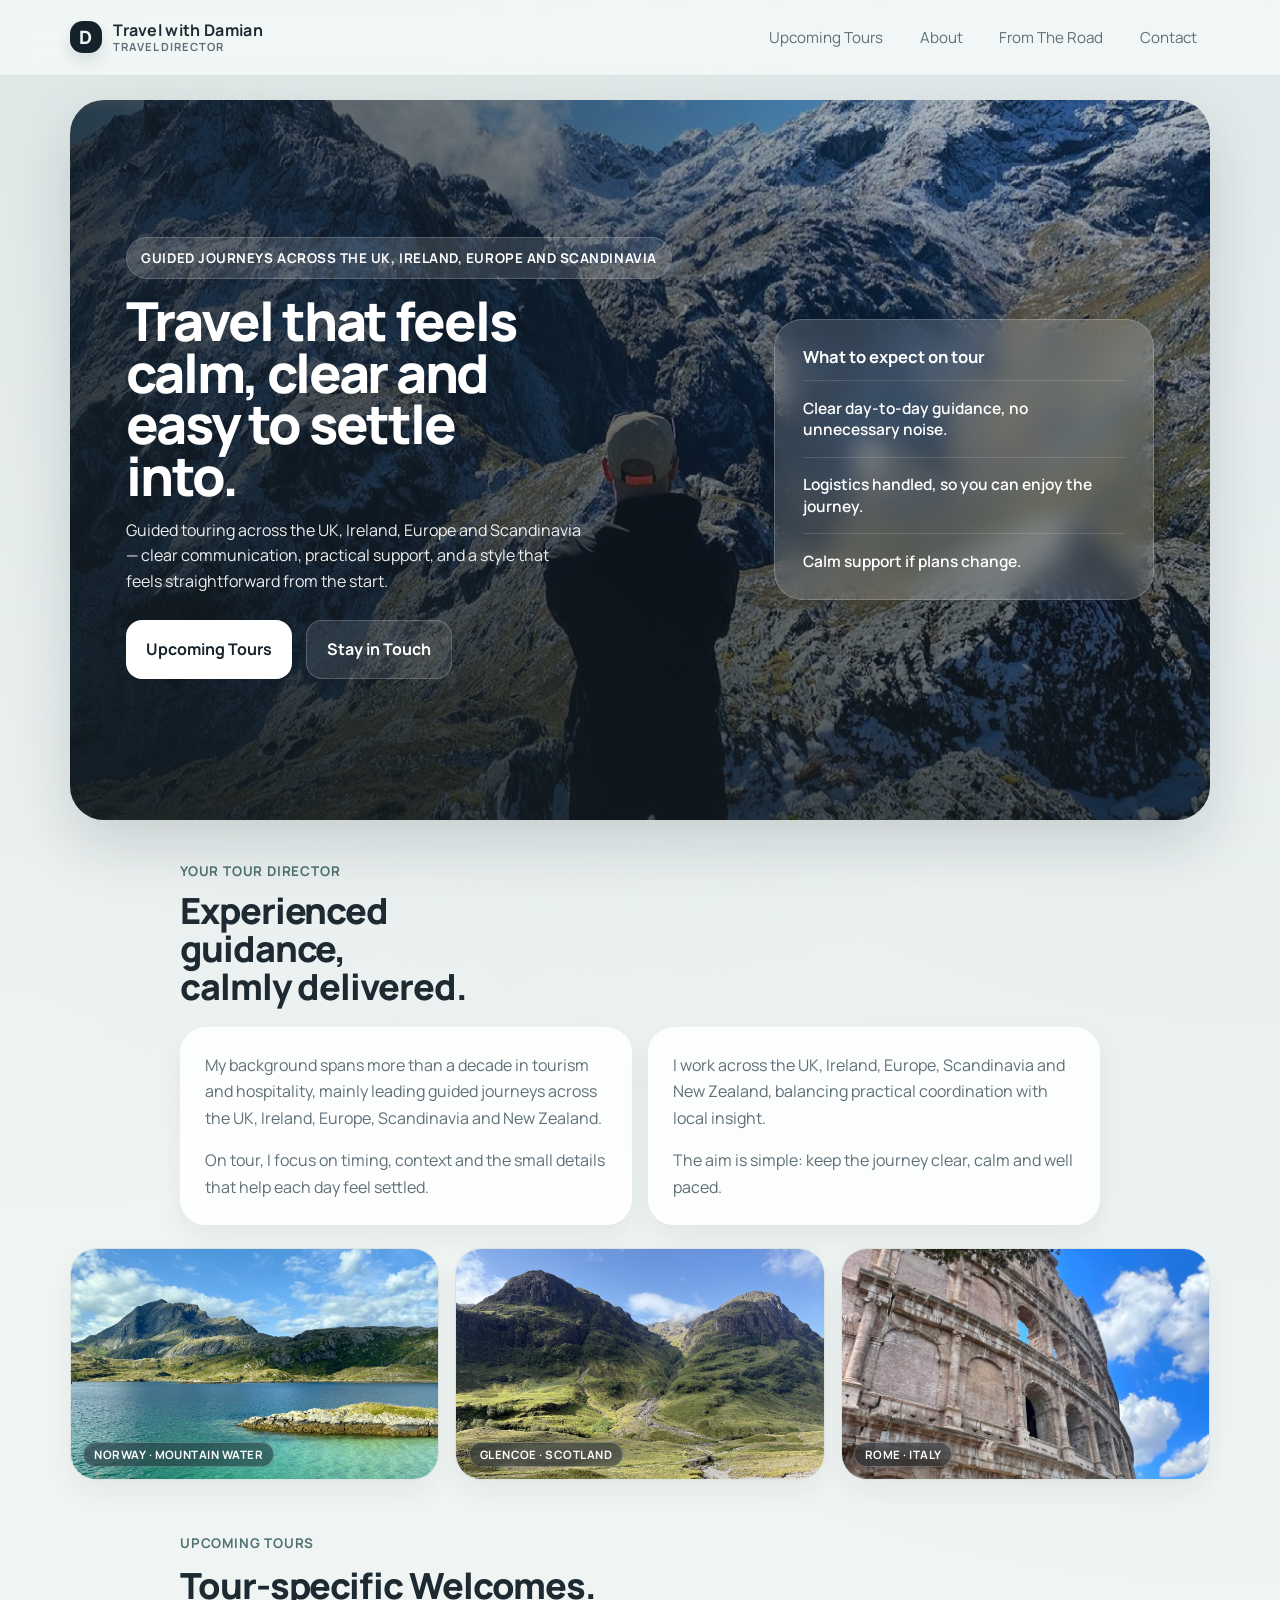
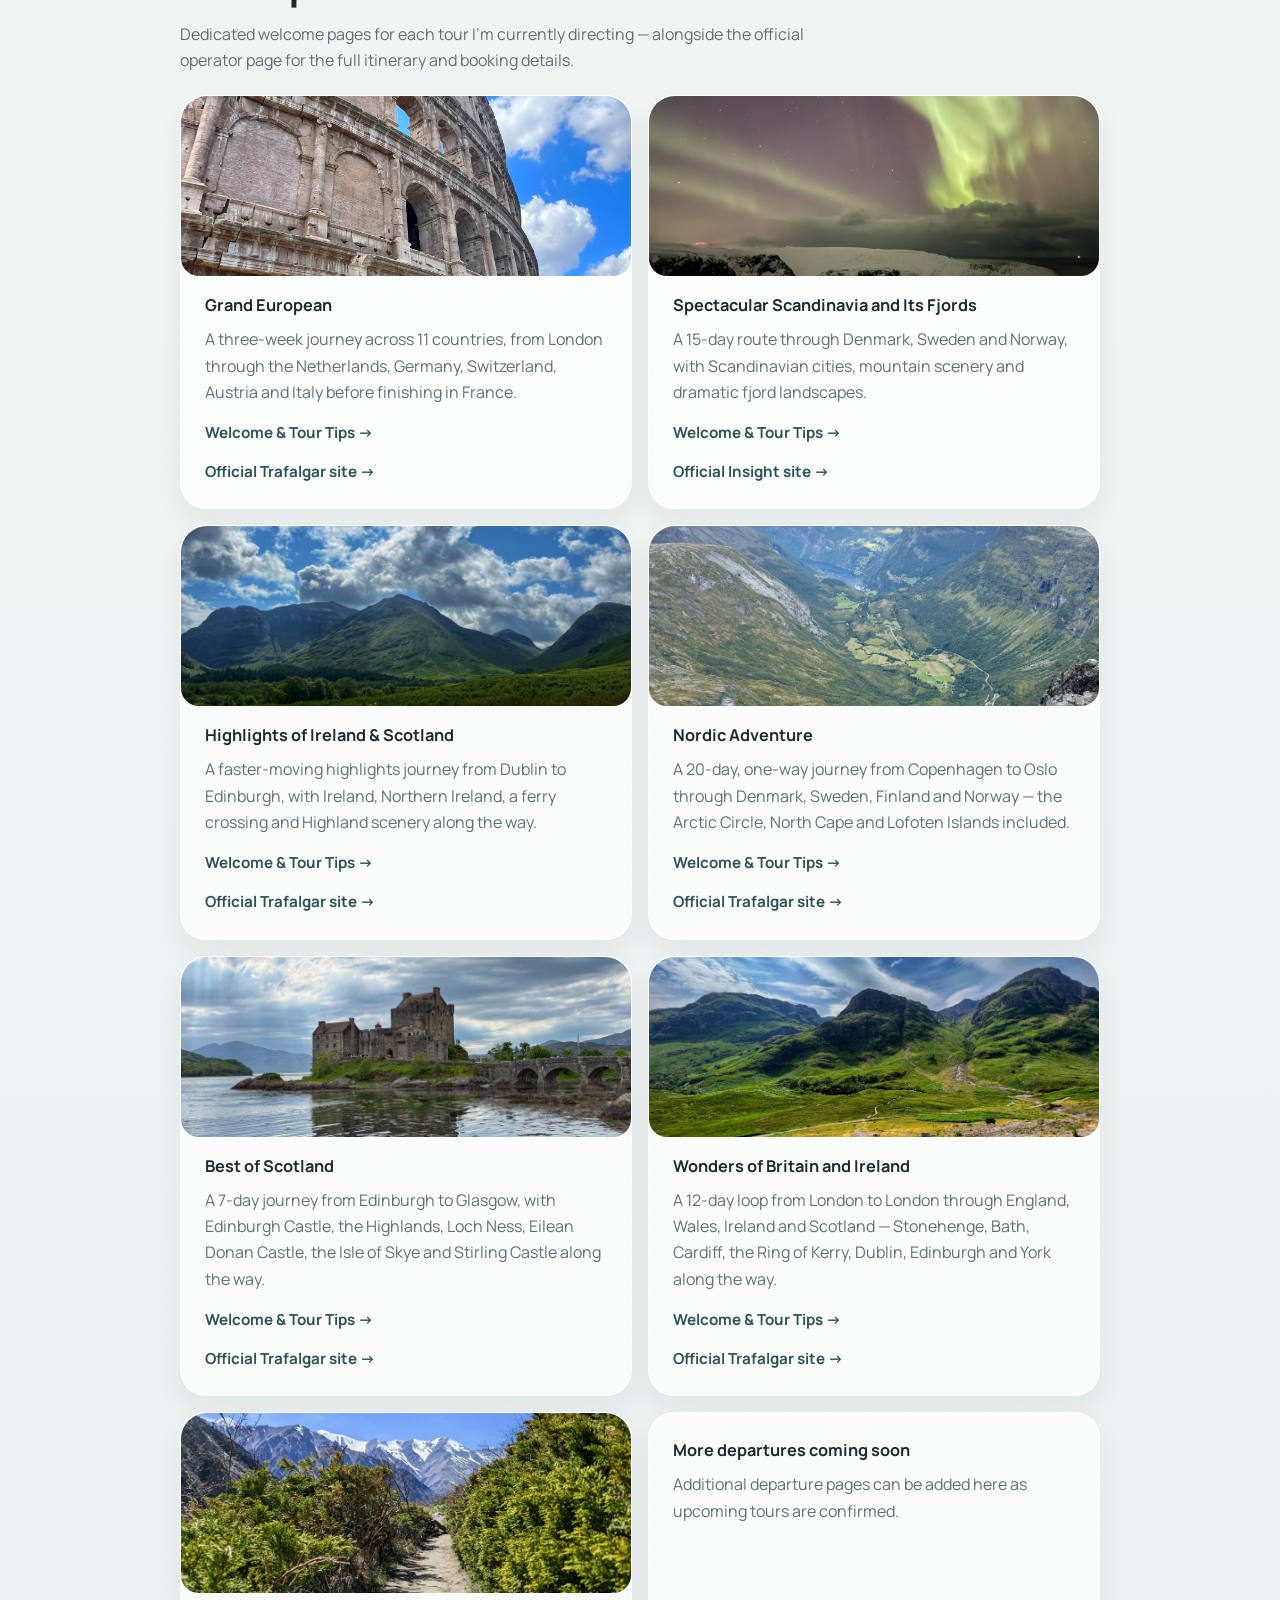
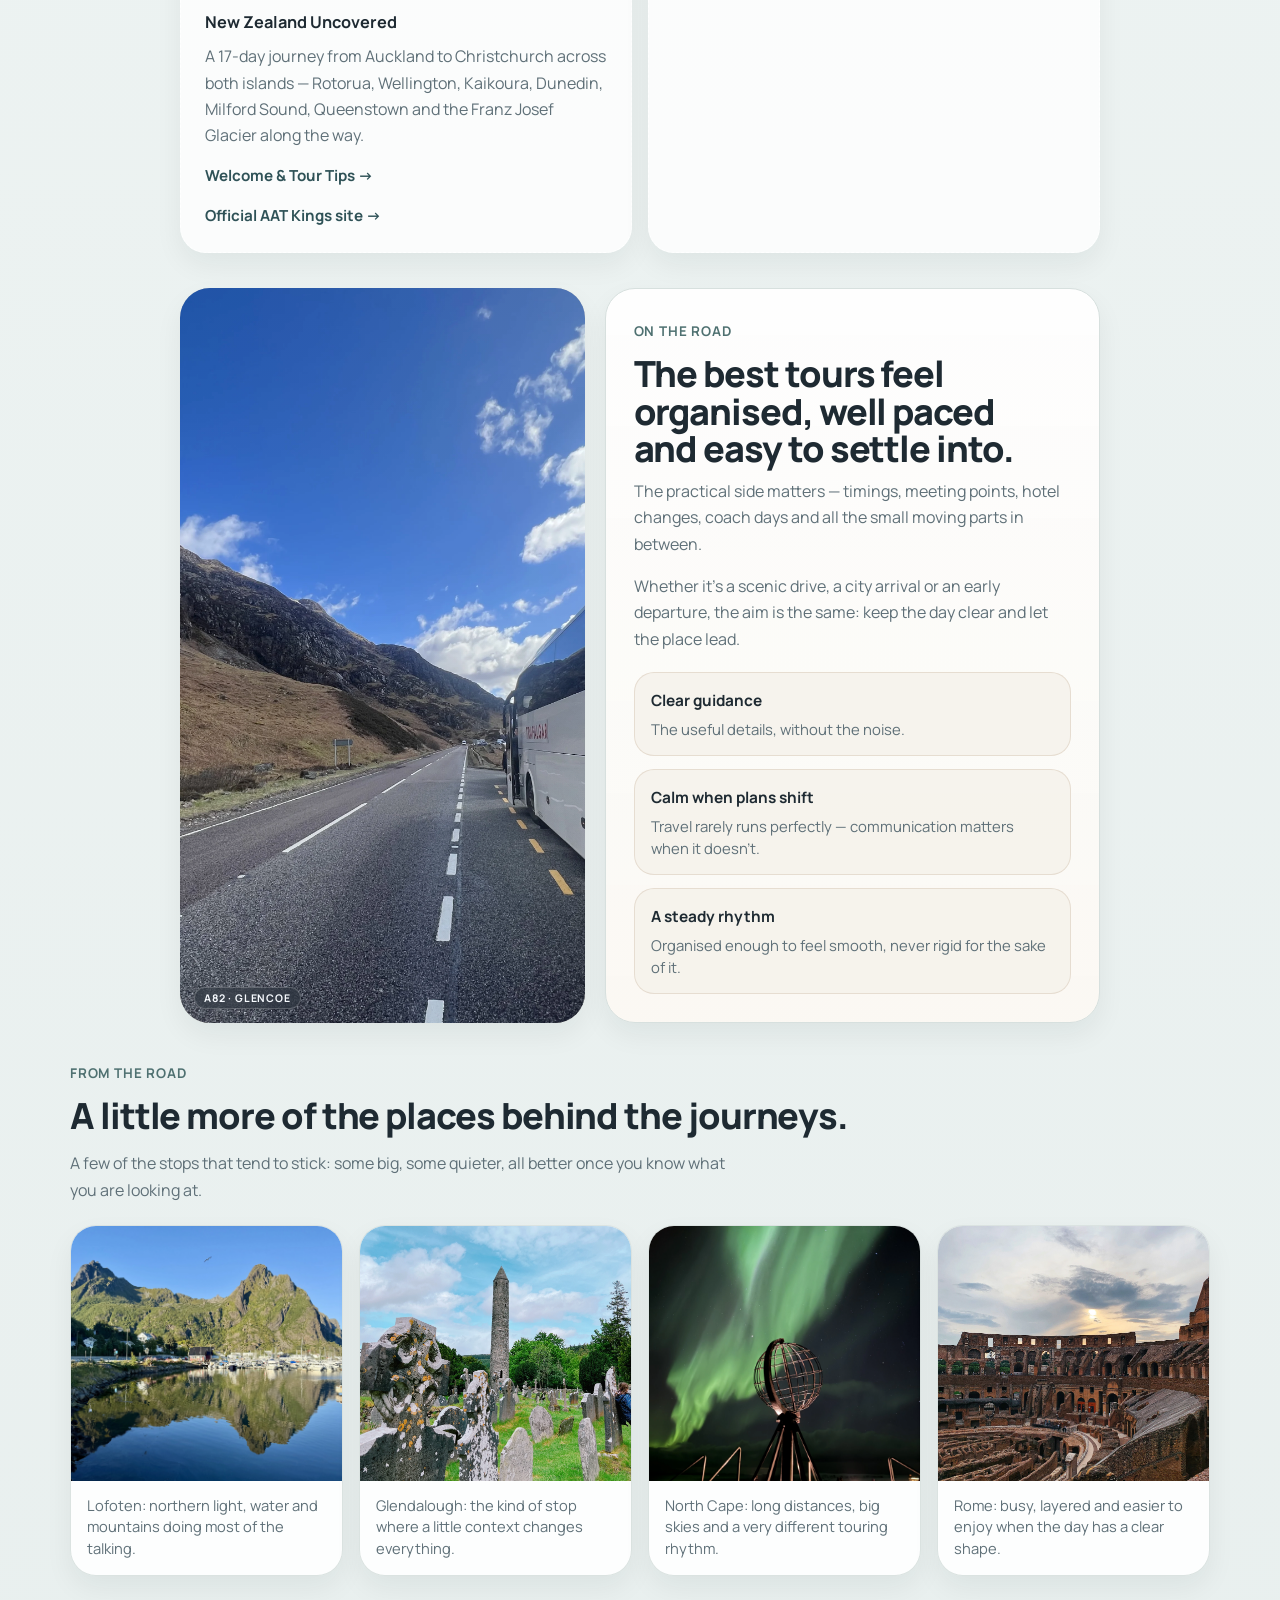
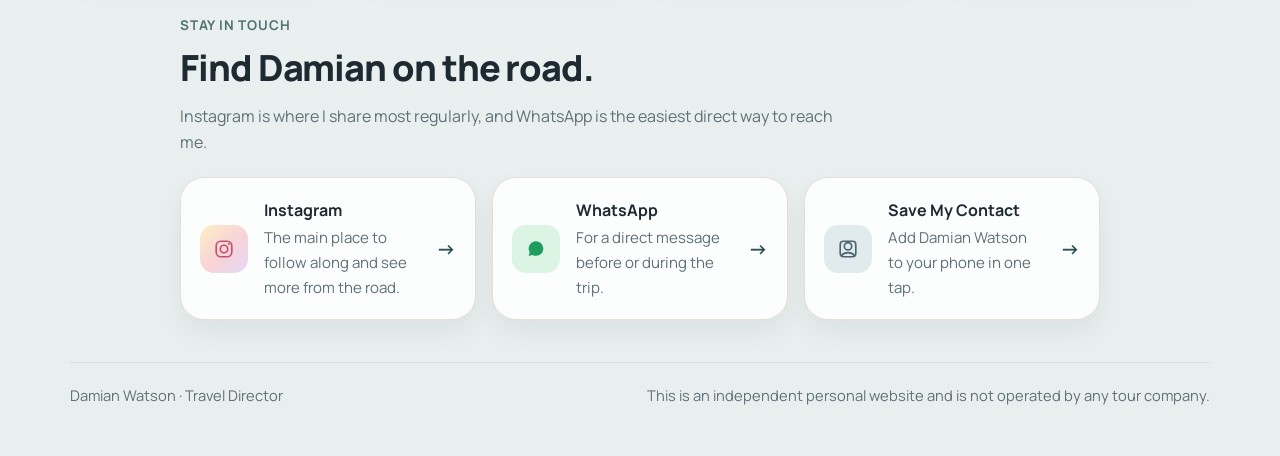
==== commit 497212c0: "Rework Tour Director section copy, include Scandinavia and New Zealand" ====
--- a/index.html
+++ b/index.html
@@ -71,25 +71,25 @@
       <div class="container narrow">
         <div class="section-intro">
           <div class="kicker">Your Tour Director</div>
-          <h2>Practical, personable and easy to travel with.</h2>
+          <h2>Experienced guidance, calmly delivered.</h2>
         </div>
 
         <div class="about-grid">
           <div class="about-card">
             <p>
-              My aim on tour is simple: keep things clear, keep things moving, and make it easy to relax into the trip.
-            </p>
-            <p>
-              Well organised, straightforward and personal — never over-managed. Get the practical side right, and everyone enjoys the journey more.
+              My background spans more than a decade in tourism and hospitality, mainly leading guided journeys across the UK, Ireland, Europe, Scandinavia and New Zealand.
+            </p>
+            <p>
+              On tour, I focus on timing, context and the small details that help each day feel settled.
             </p>
           </div>
 
           <div class="about-card">
             <p>
-              I work across the UK, Ireland, Europe and Scandinavia — big landscapes, historic cities, and plenty of memorable stops in between.
-            </p>
-            <p>
-              This site is your starting point before departure: the useful details in one place, with a bit more personality than a standard travel email.
+              I work across the UK, Ireland, Europe, Scandinavia and New Zealand, balancing practical coordination with local insight.
+            </p>
+            <p>
+              The aim is simple: keep the journey clear, calm and well paced.
             </p>
           </div>
         </div>
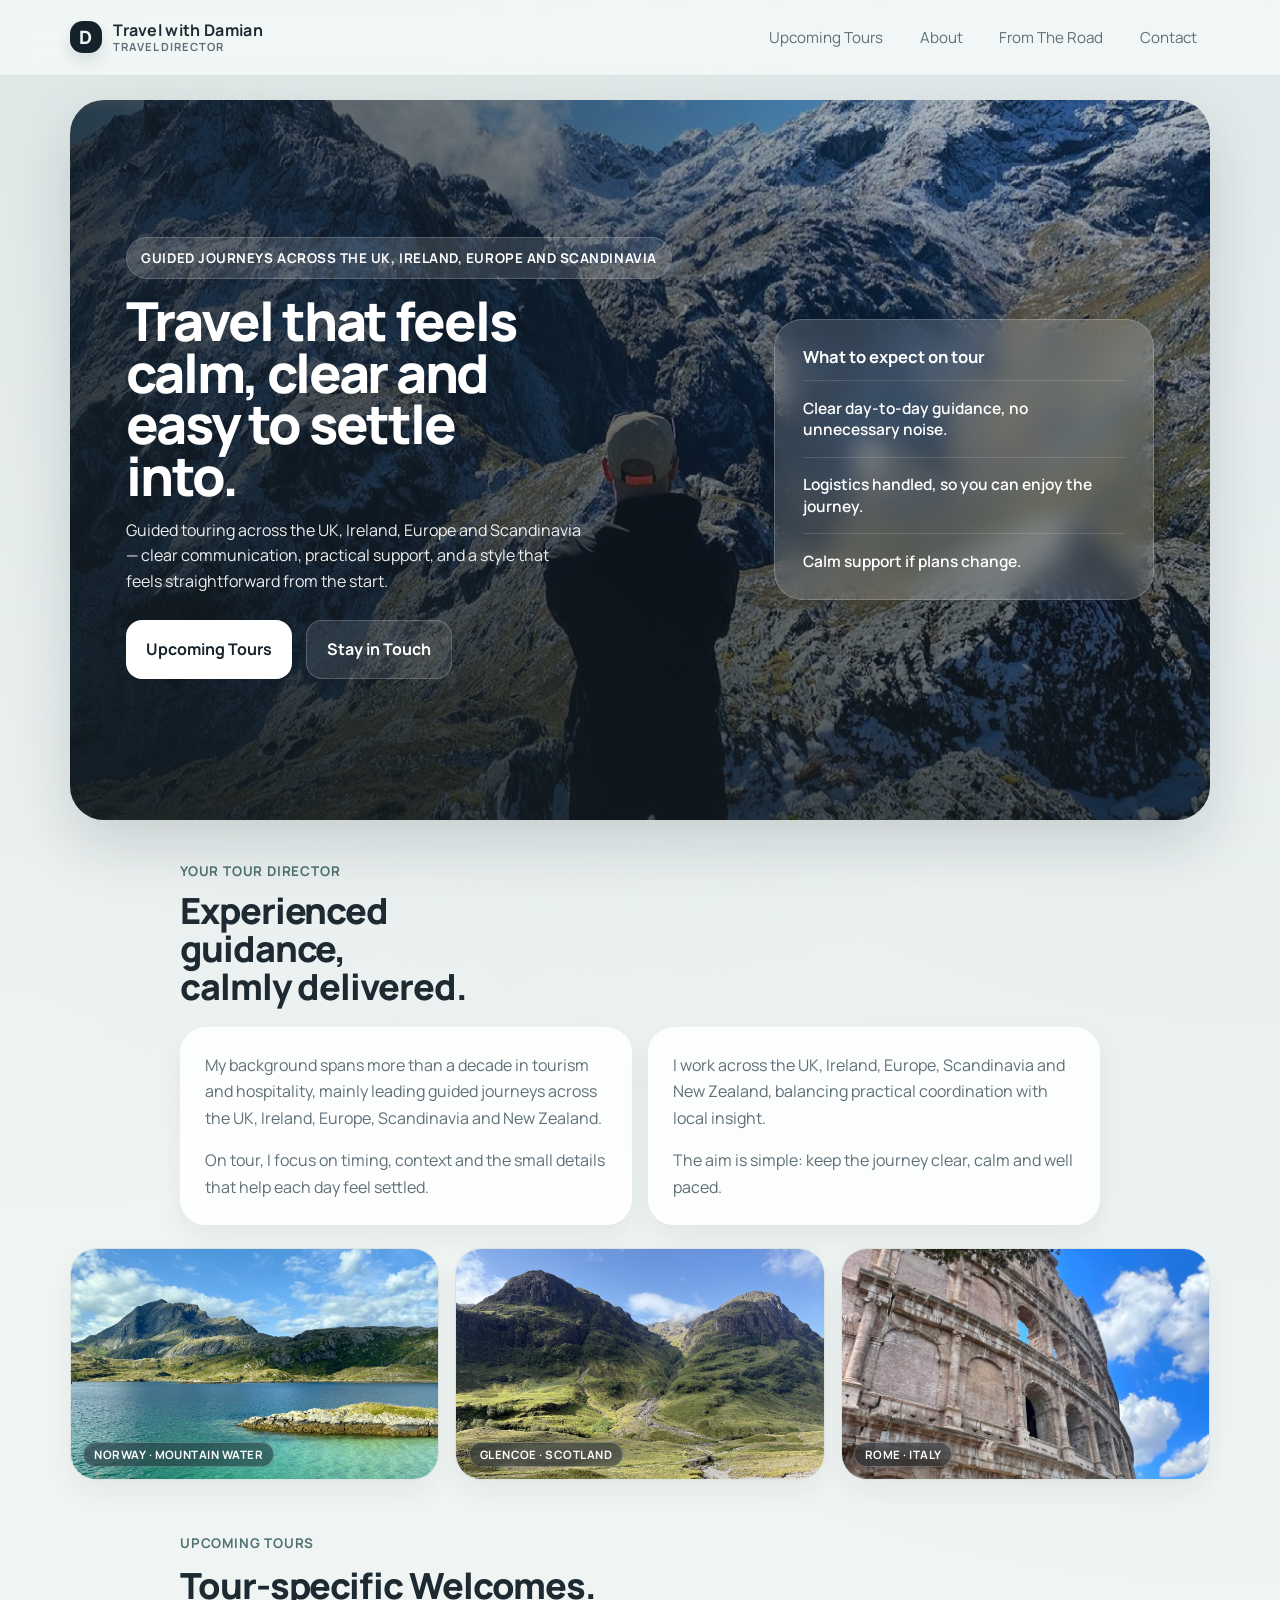
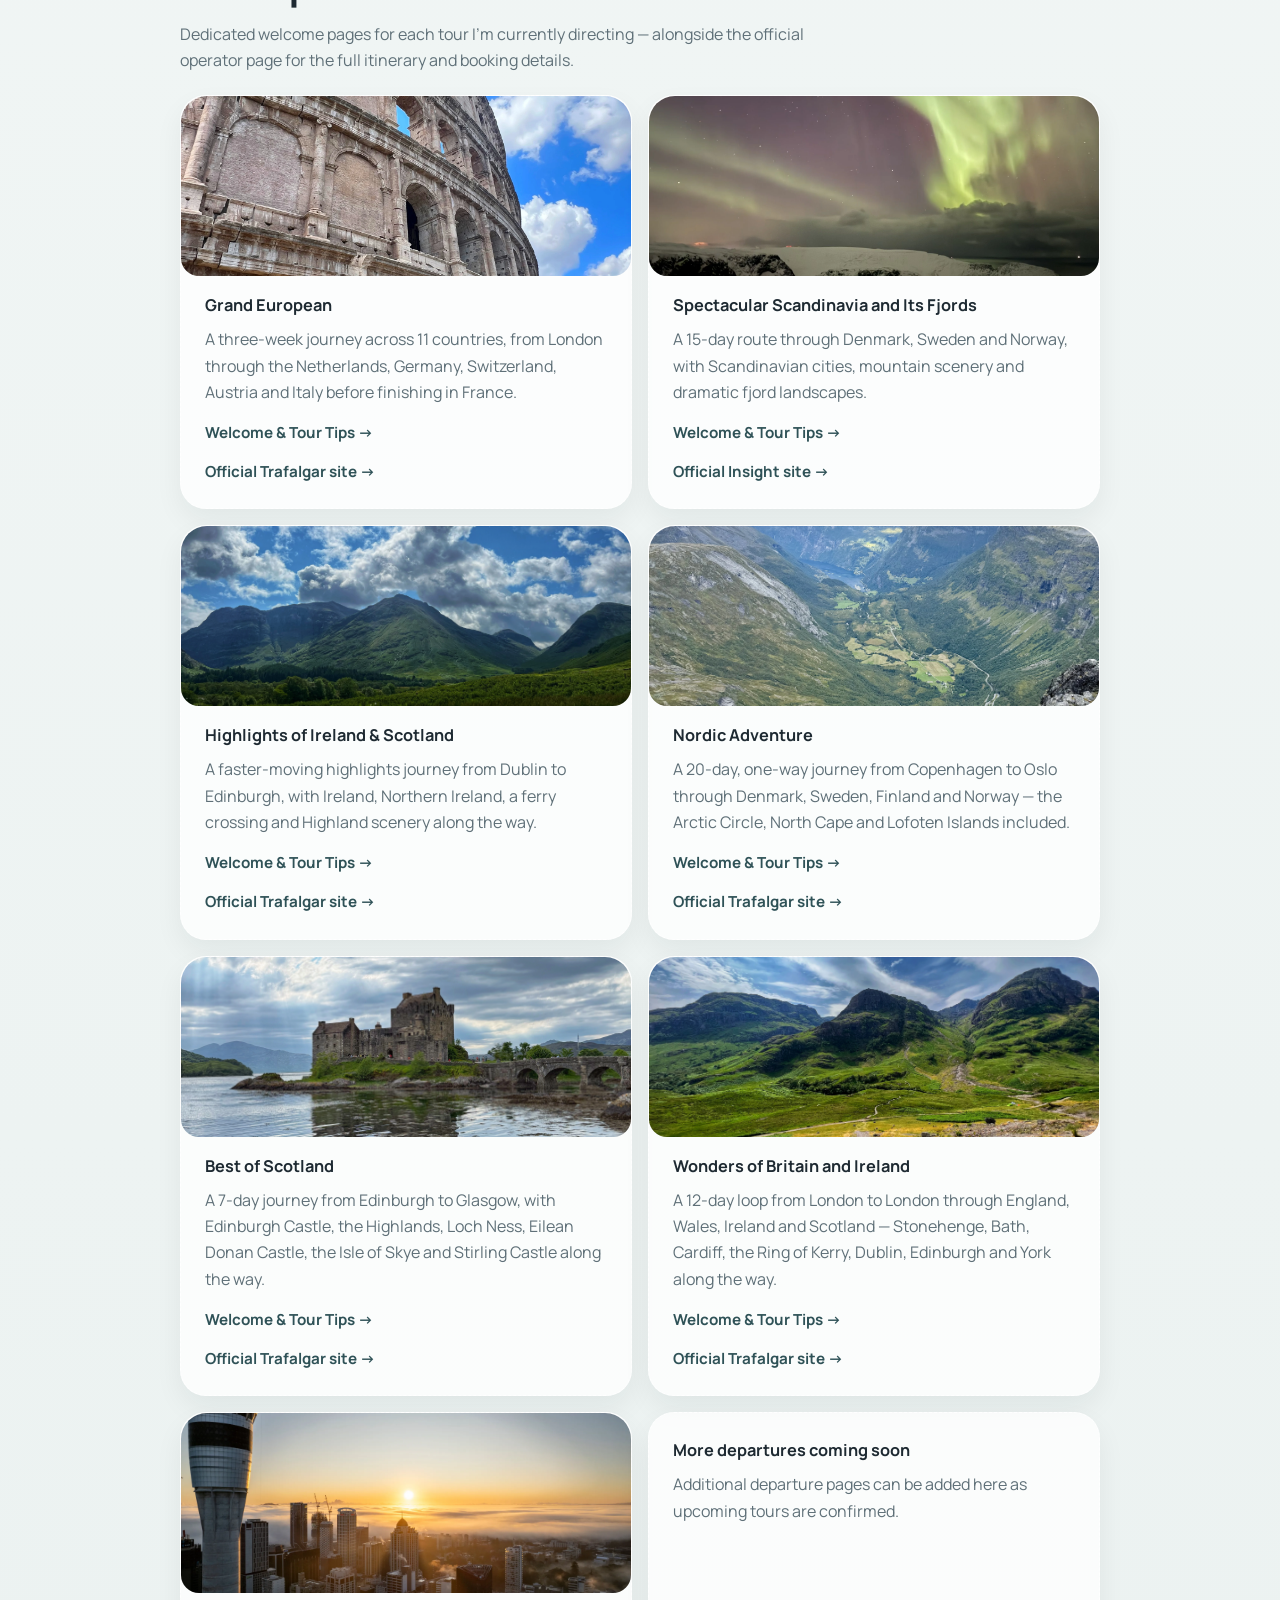
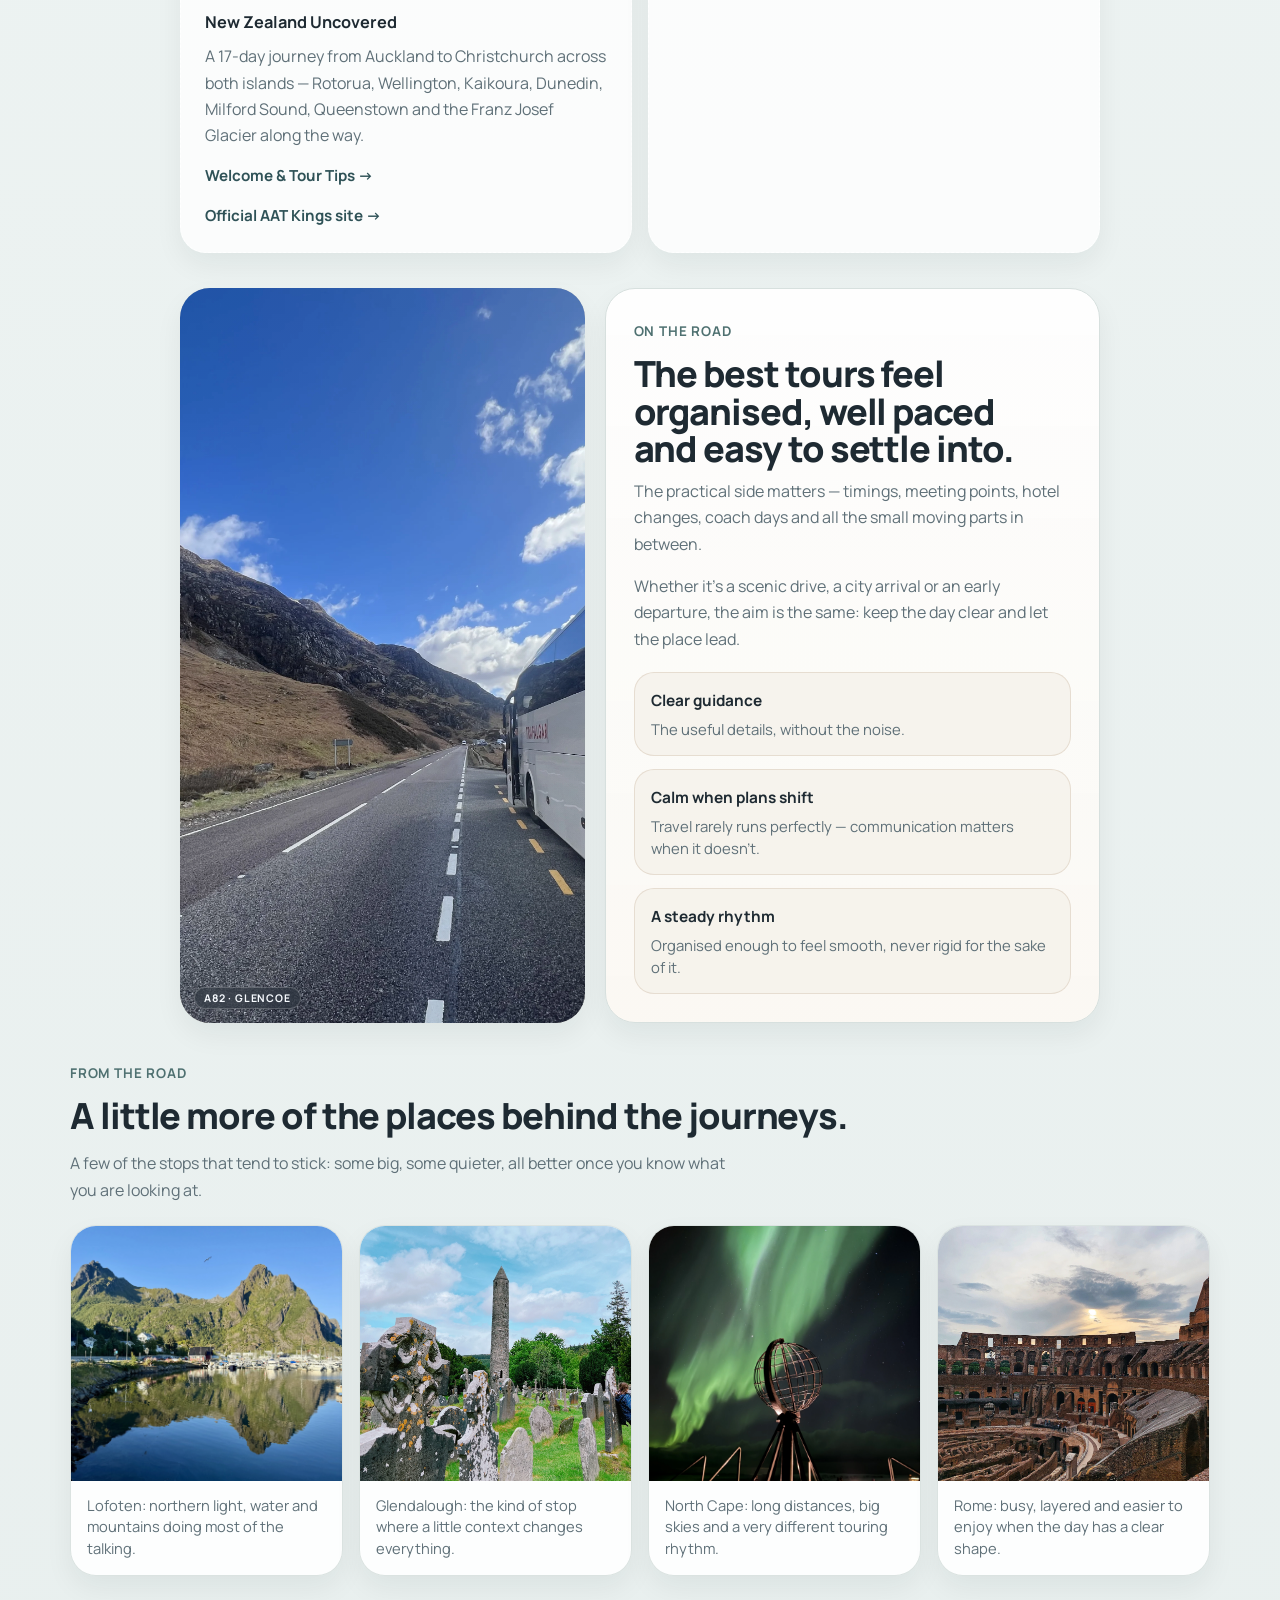
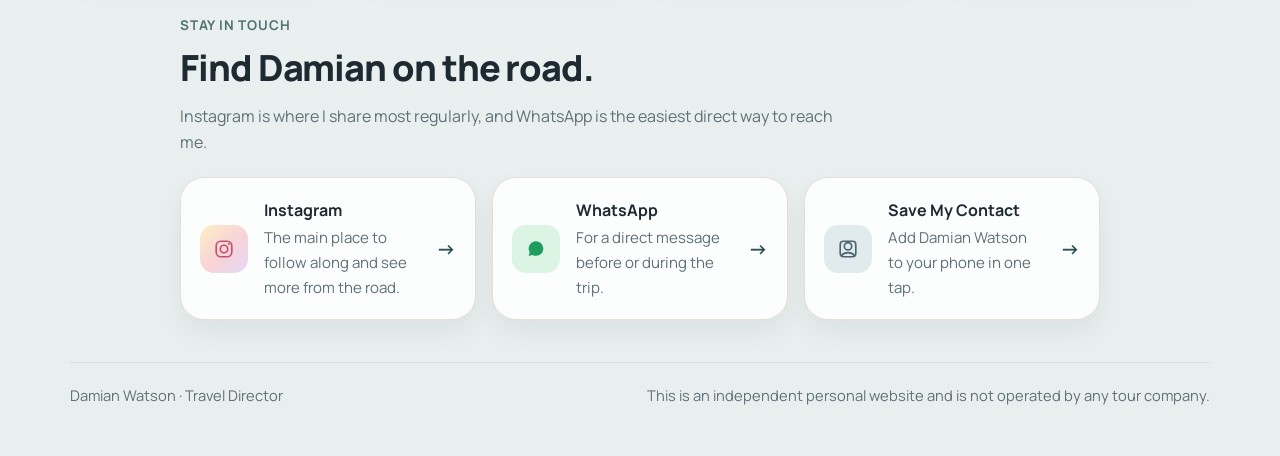
==== commit f2db0e11: "NZ page: add real photos - Queenstown hero, Maori haka and Auckland dividers" ====
--- a/index.html
+++ b/index.html
@@ -185,7 +185,7 @@
           </div>
 
           <div class="info-card">
-            <div class="tour-card-image"><img src="images/damian-mountains.webp" alt="New Zealand landscape" loading="lazy" /></div>
+            <div class="tour-card-image"><img src="images/nz-queenstown-aerial.webp" alt="Aerial view of Queenstown, New Zealand" loading="lazy" /></div>
             <h3>New Zealand Uncovered</h3>
             <p>
               A 17-day journey from Auckland to Christchurch across both islands — Rotorua, Wellington, Kaikoura, Dunedin, Milford Sound, Queenstown and the Franz Josef Glacier along the way.
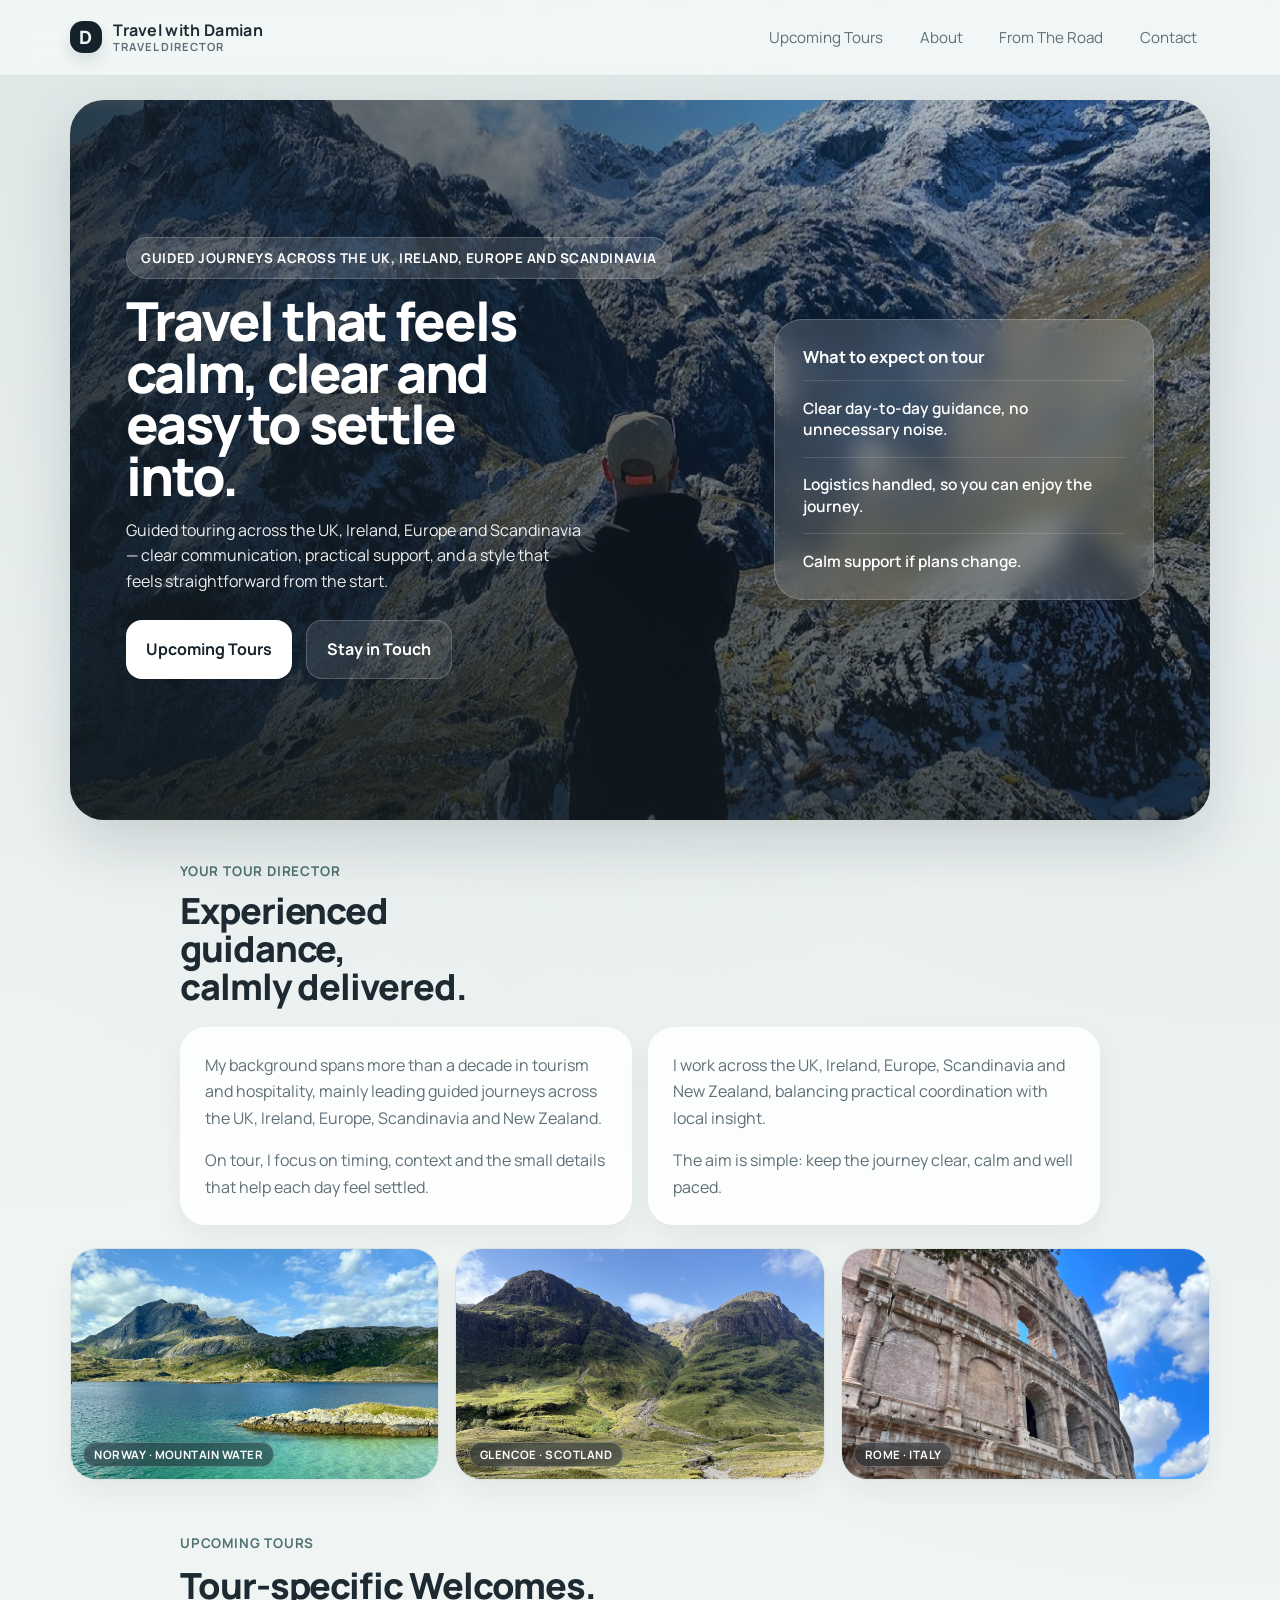
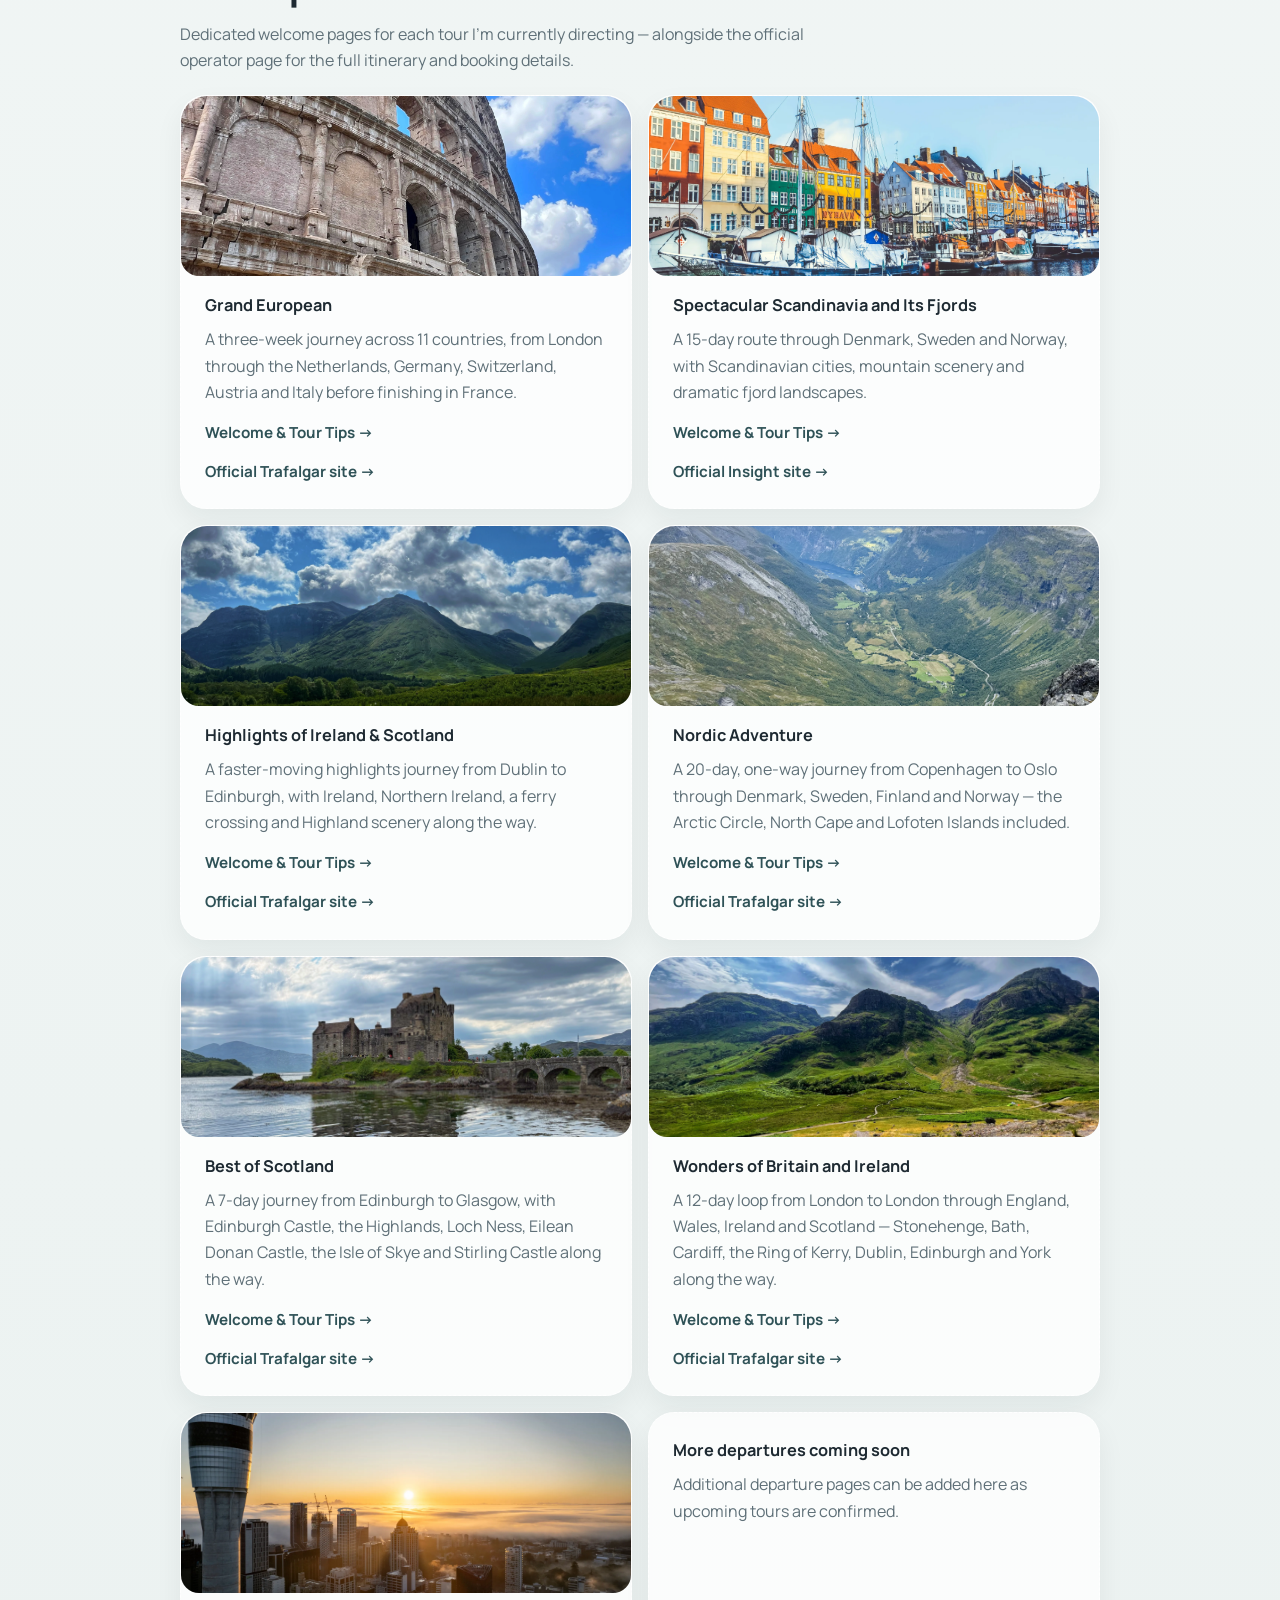
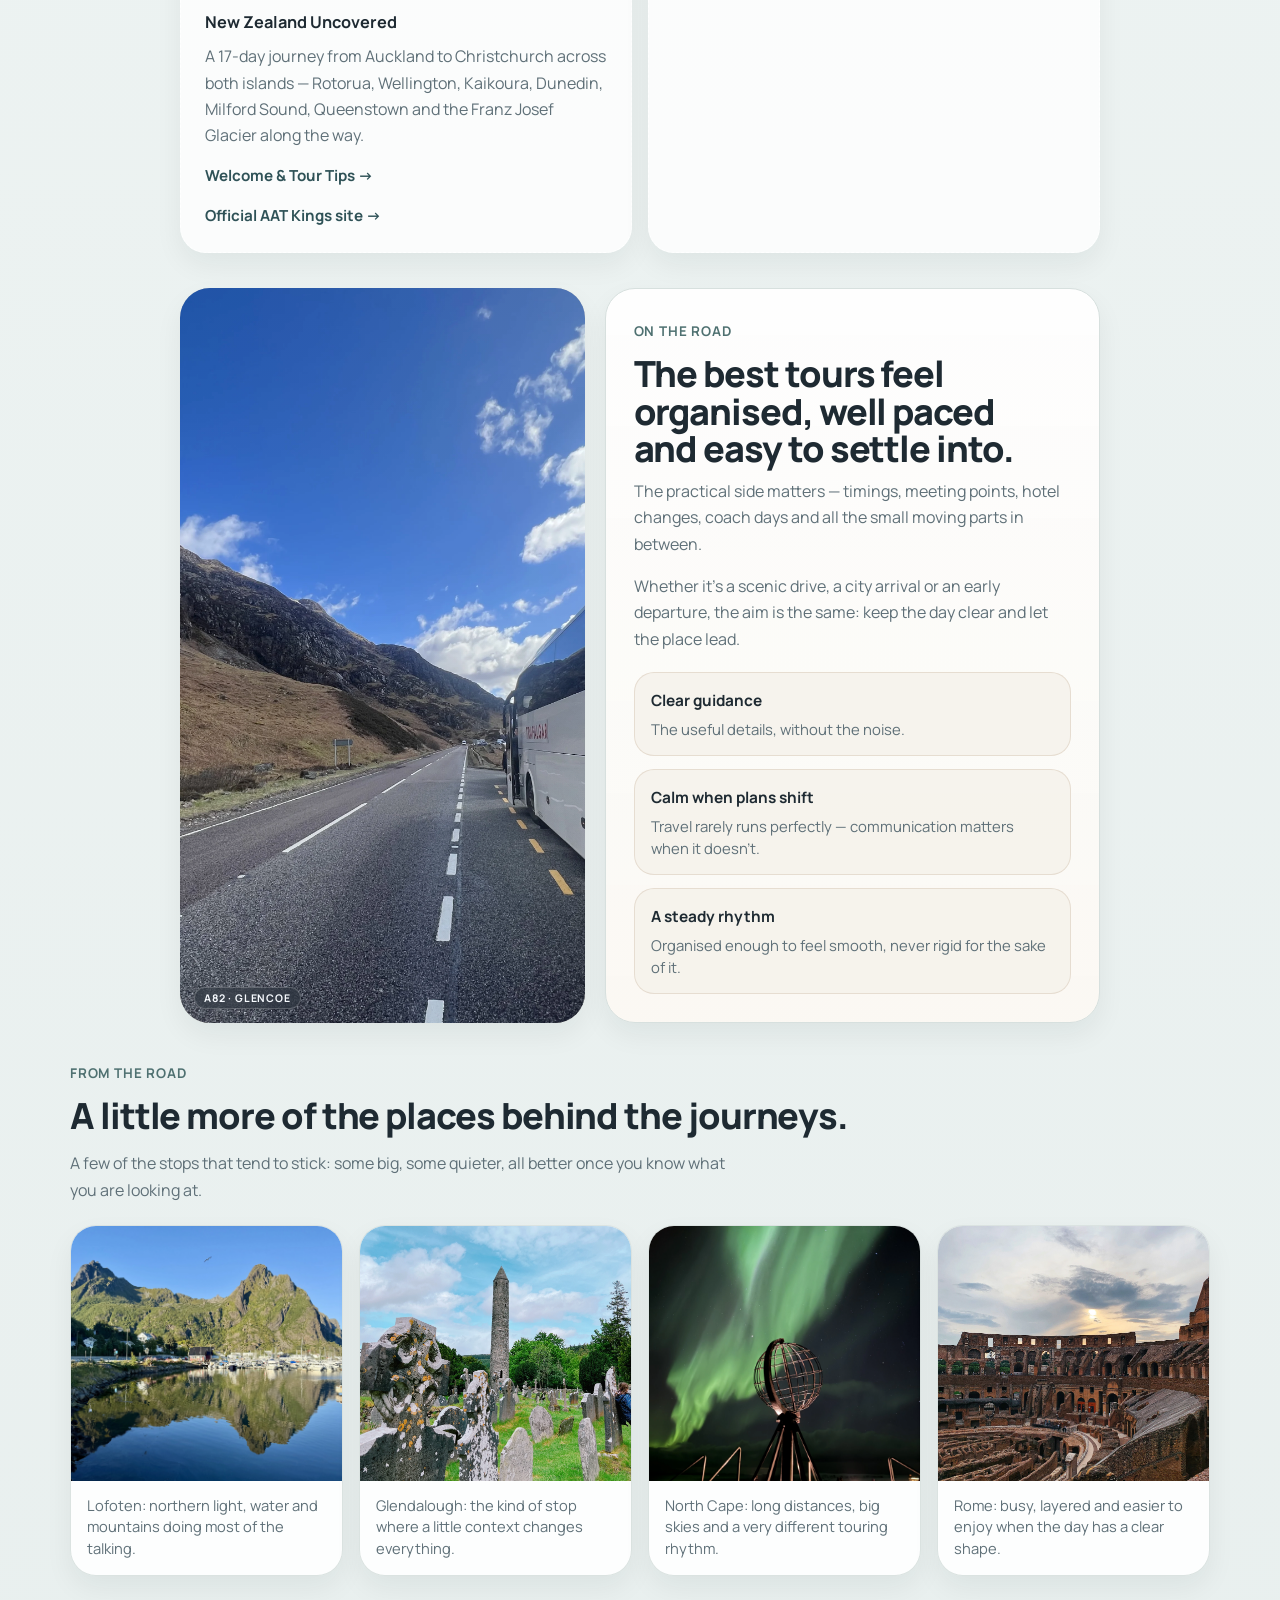
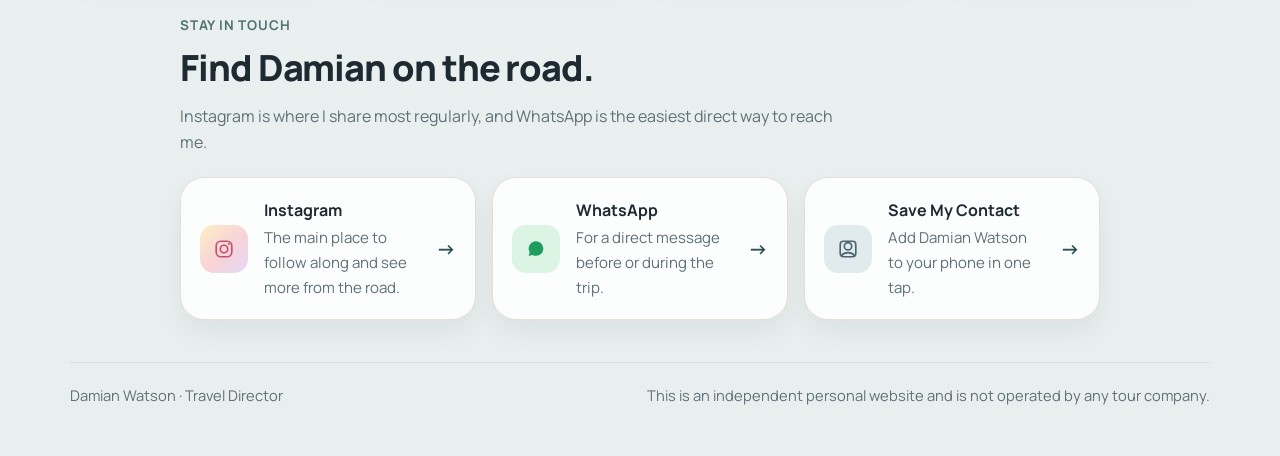
==== commit d40657e1: "Homepage: Nyhavn photo for Spectacular Scandinavia card" ====
--- a/index.html
+++ b/index.html
@@ -135,7 +135,7 @@
           </div>
 
           <div class="info-card">
-            <div class="tour-card-image"><img src="images/norway-northern-lights-fjord.webp" alt="Norwegian fjord landscape" loading="lazy" /></div>
+            <div class="tour-card-image"><img src="images/copenhagen-nyhavn.webp" alt="Colourful Nyhavn waterfront in Copenhagen" loading="lazy" /></div>
             <h3>Spectacular Scandinavia and Its Fjords</h3>
             <p>
               A 15-day route through Denmark, Sweden and Norway, with Scandinavian cities, mountain scenery and dramatic fjord landscapes.
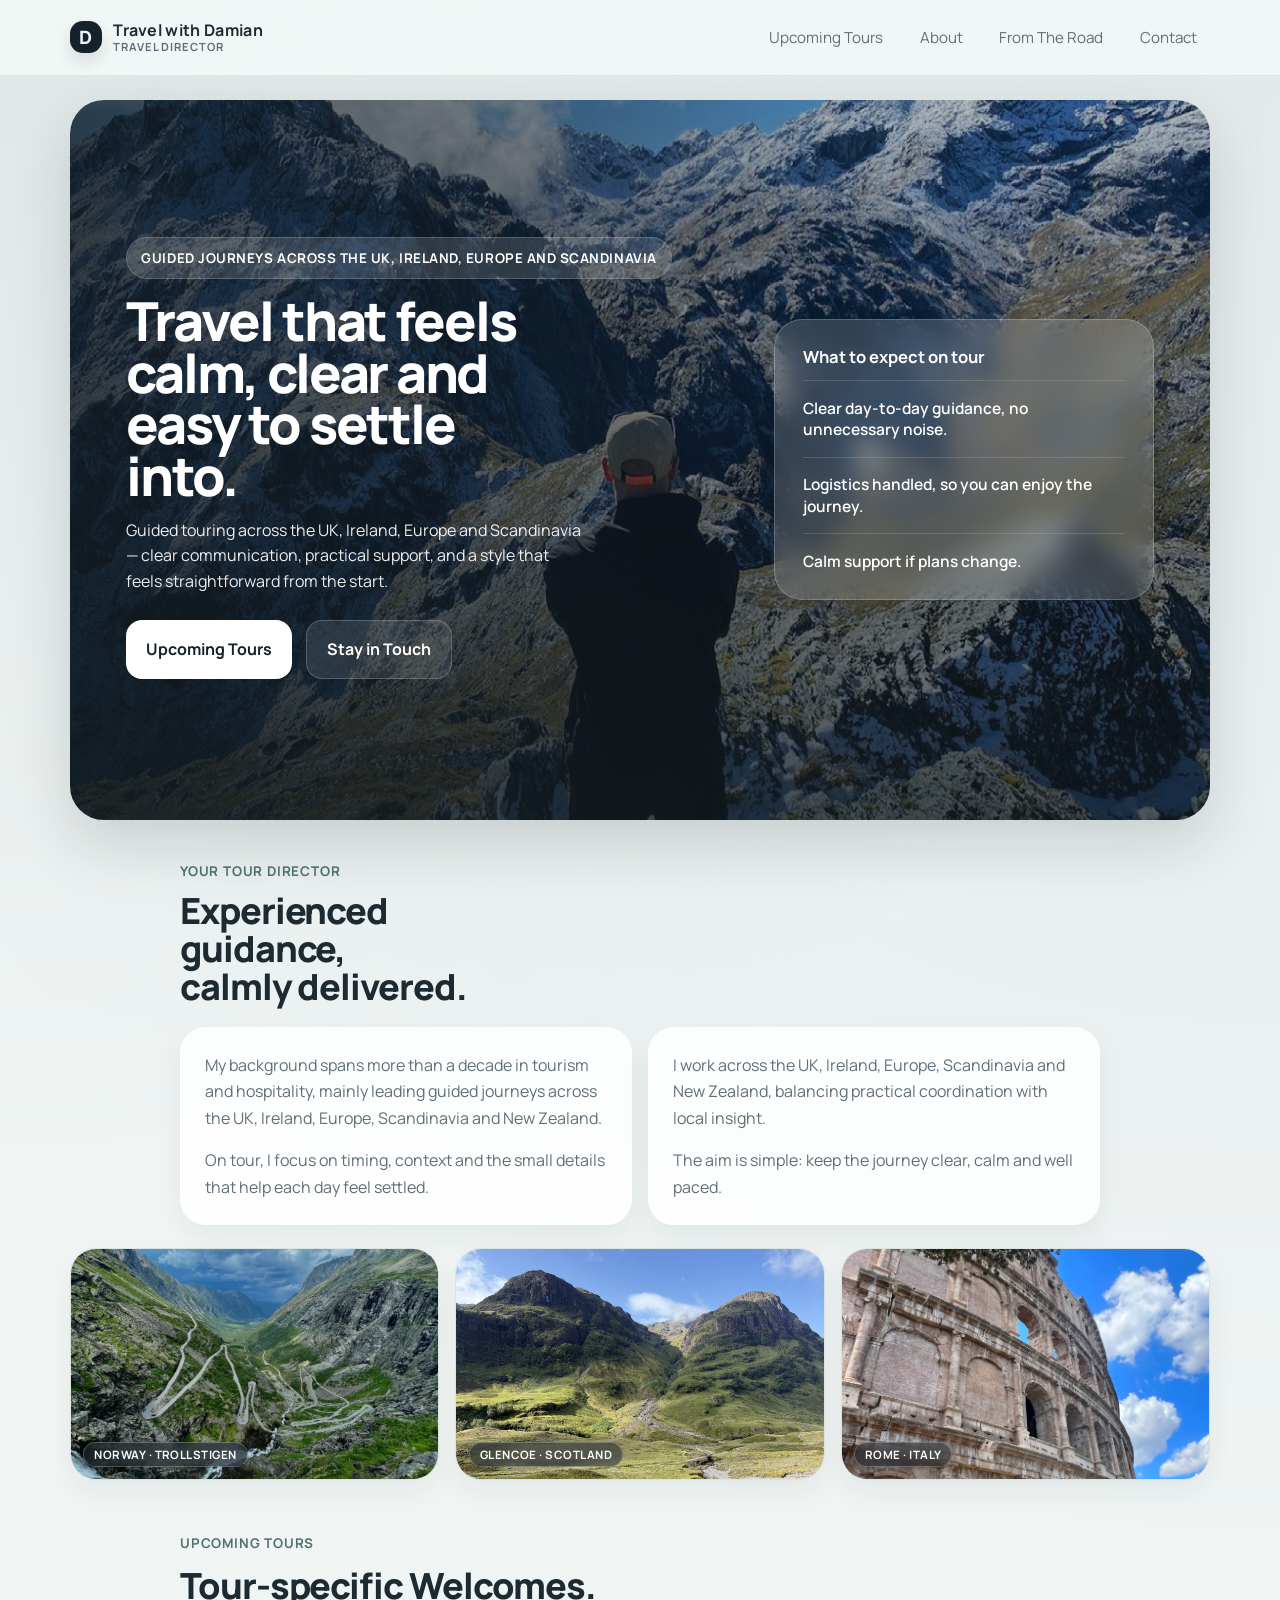
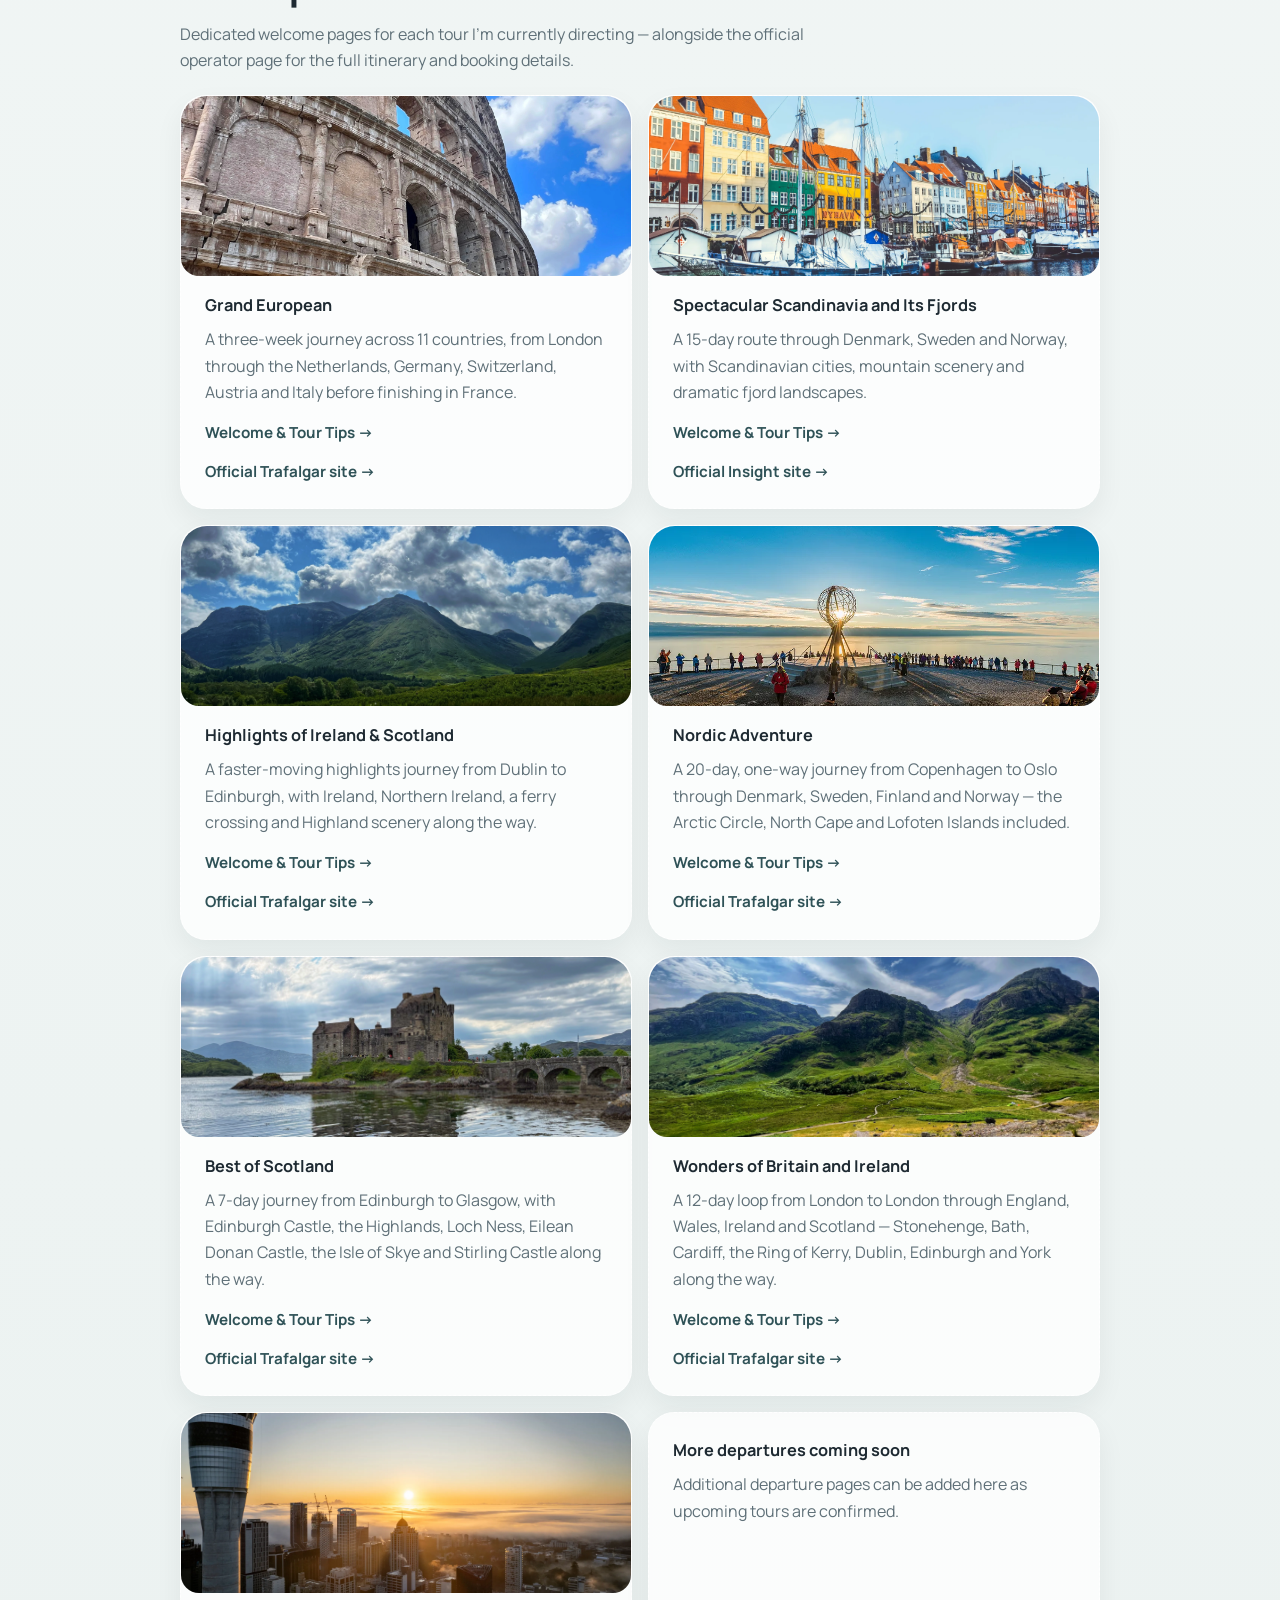
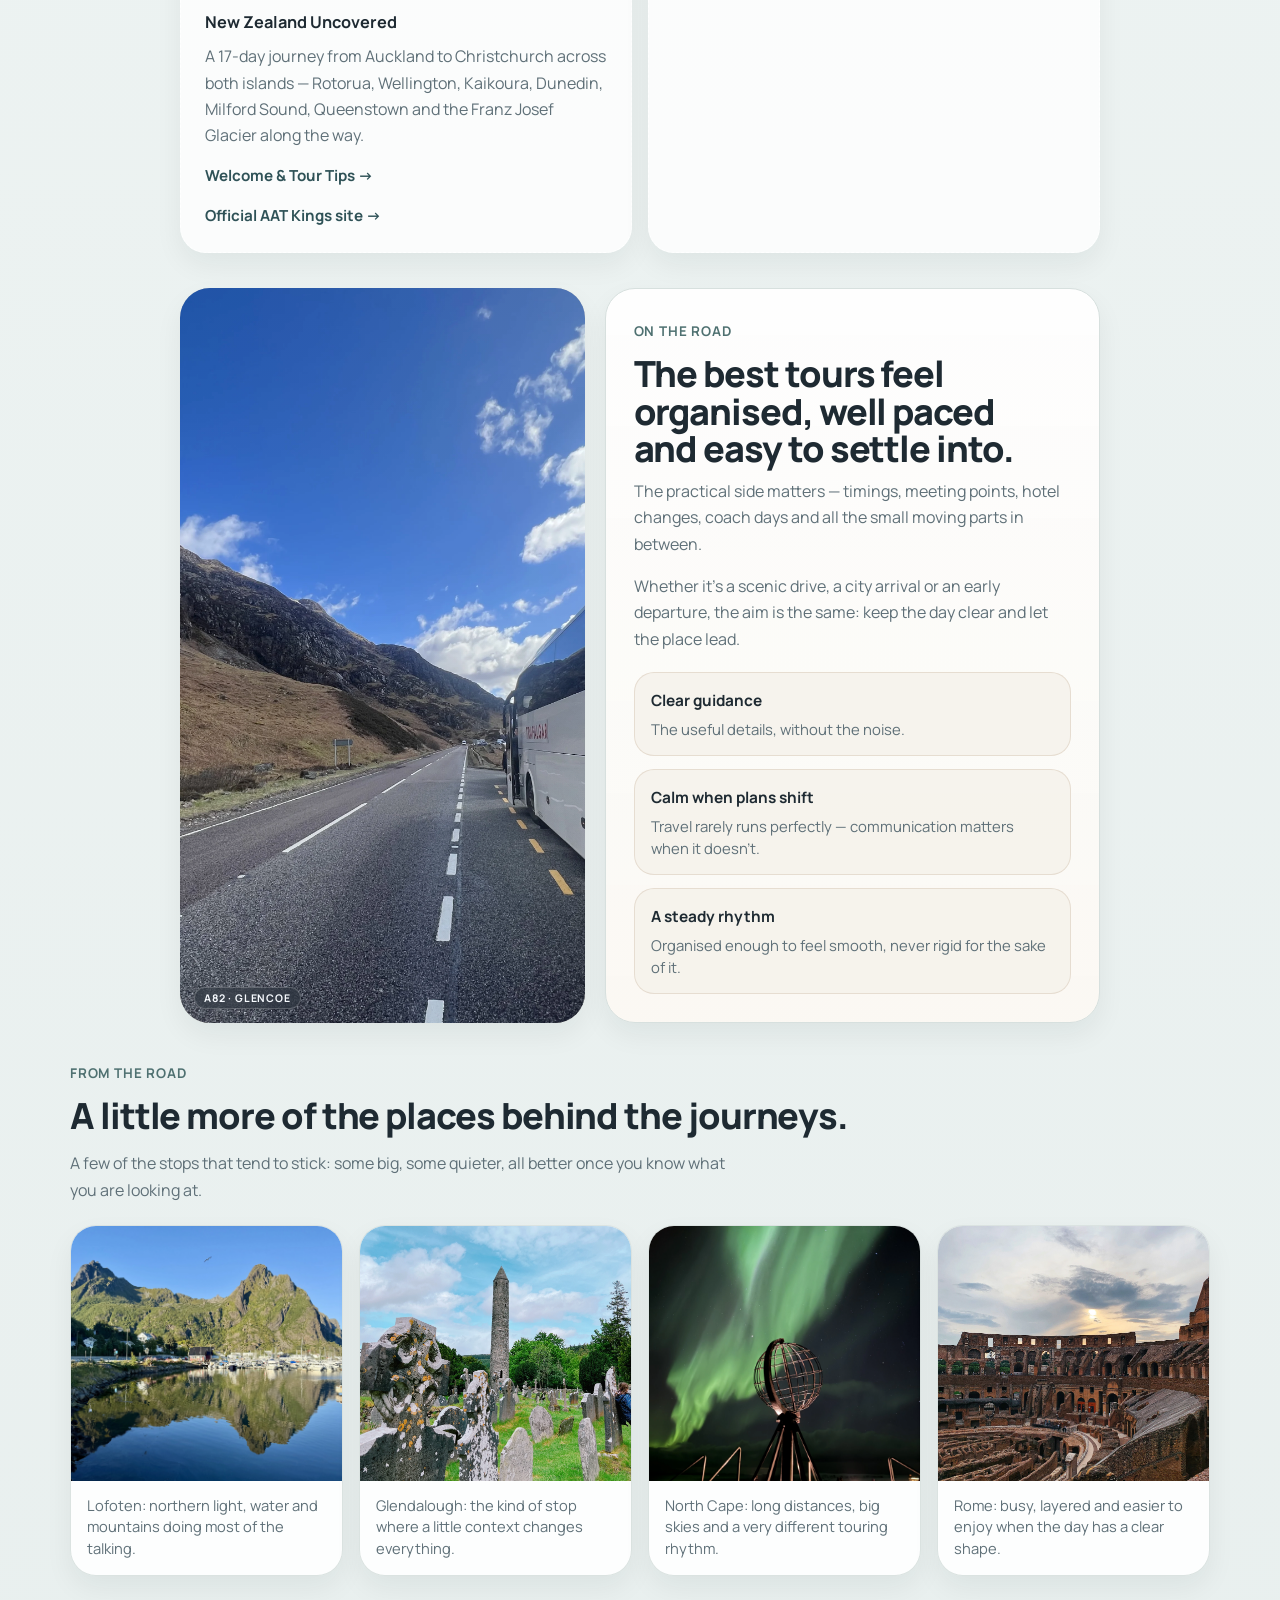
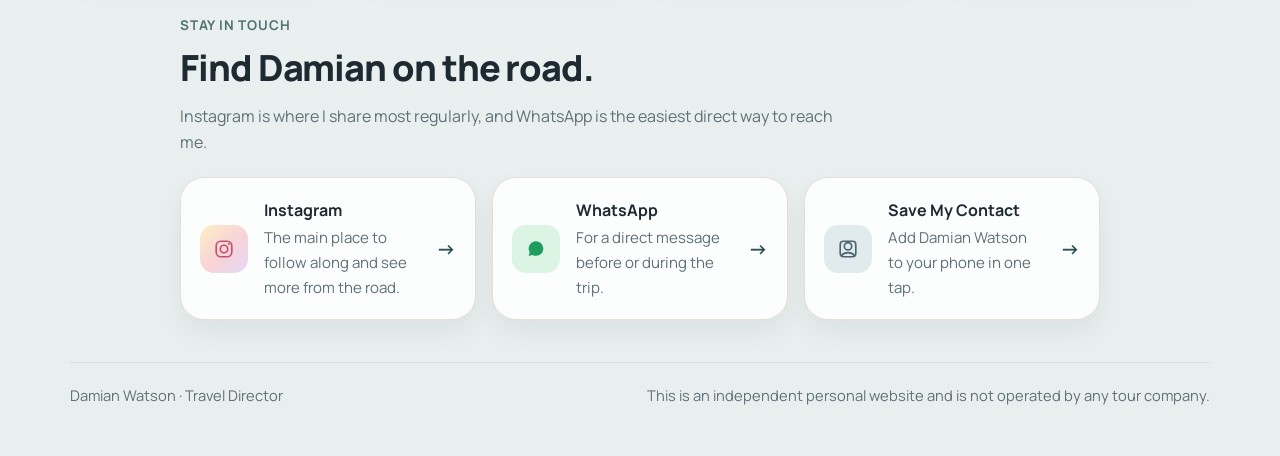
==== commit bd0d036e: "Homepage: Trollstigen strip photo, Nordkapp for Nordic Adventure card" ====
--- a/index.html
+++ b/index.html
@@ -99,8 +99,8 @@
     <section class="photo-cluster-section" aria-label="Tour highlights">
       <div class="photo-cluster photo-cluster-tour-strip">
         <figure class="photo-cluster-card photo-cluster-card-mood">
-          <img src="images/norway-turquoise-lake.webp" alt="Turquoise mountain lake in Norway" />
-          <figcaption class="photo-cluster-label">NORWAY · MOUNTAIN WATER</figcaption>
+          <img src="images/trollstigen.webp" alt="Trollstigen mountain road in Norway" />
+          <figcaption class="photo-cluster-label">NORWAY · TROLLSTIGEN</figcaption>
         </figure>
         <figure class="photo-cluster-card photo-cluster-card-sea">
           <img src="images/scotland-glencoe-valley.webp" alt="Glencoe valley landscape in Scotland" />
@@ -155,7 +155,7 @@
           </div>
 
           <div class="info-card">
-            <div class="tour-card-image"><img src="images/norway-trollstigen-valley.webp" alt="Trollstigen valley in Norway" loading="lazy" /></div>
+            <div class="tour-card-image"><img src="images/nordkapp-midnight-sun.webp" alt="The North Cape globe at Nordkapp in the midnight sun" loading="lazy" /></div>
             <h3>Nordic Adventure</h3>
             <p>
               A 20-day, one-way journey from Copenhagen to Oslo through Denmark, Sweden, Finland and Norway — the Arctic Circle, North Cape and Lofoten Islands included.
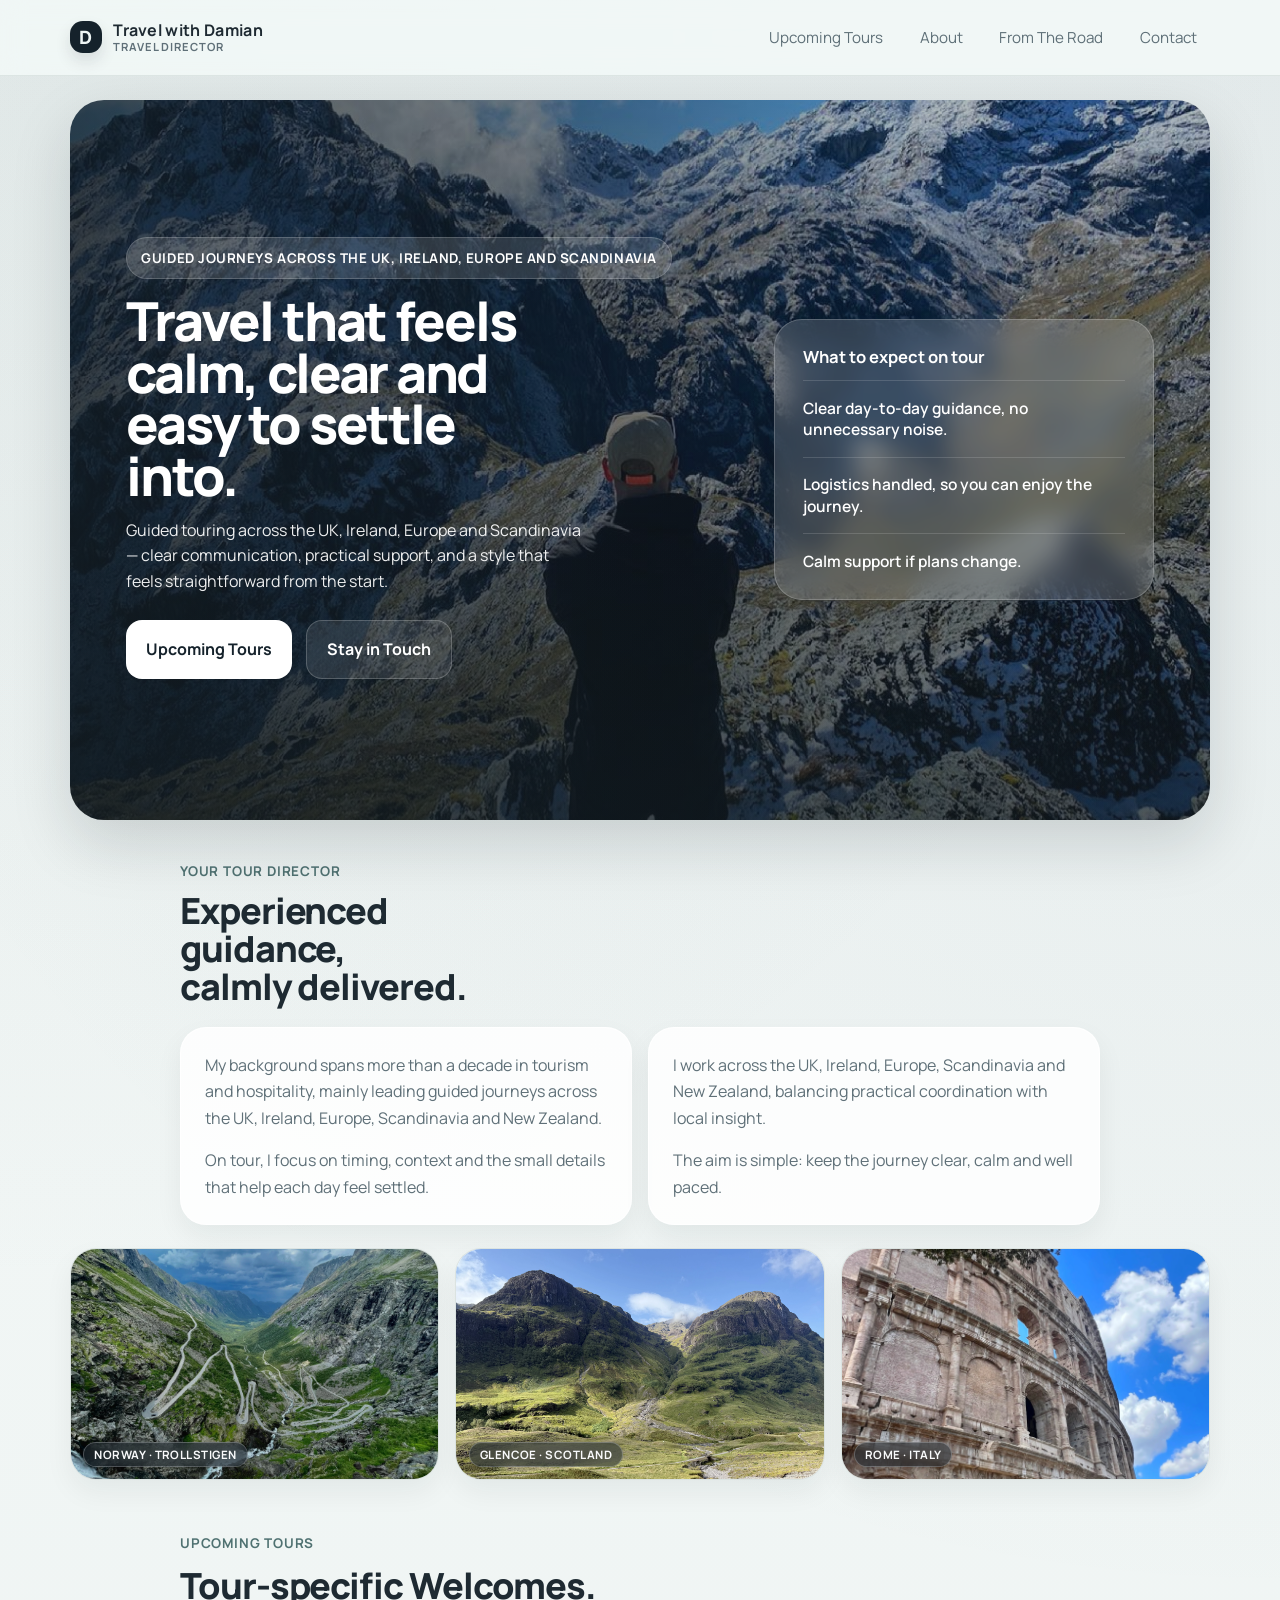
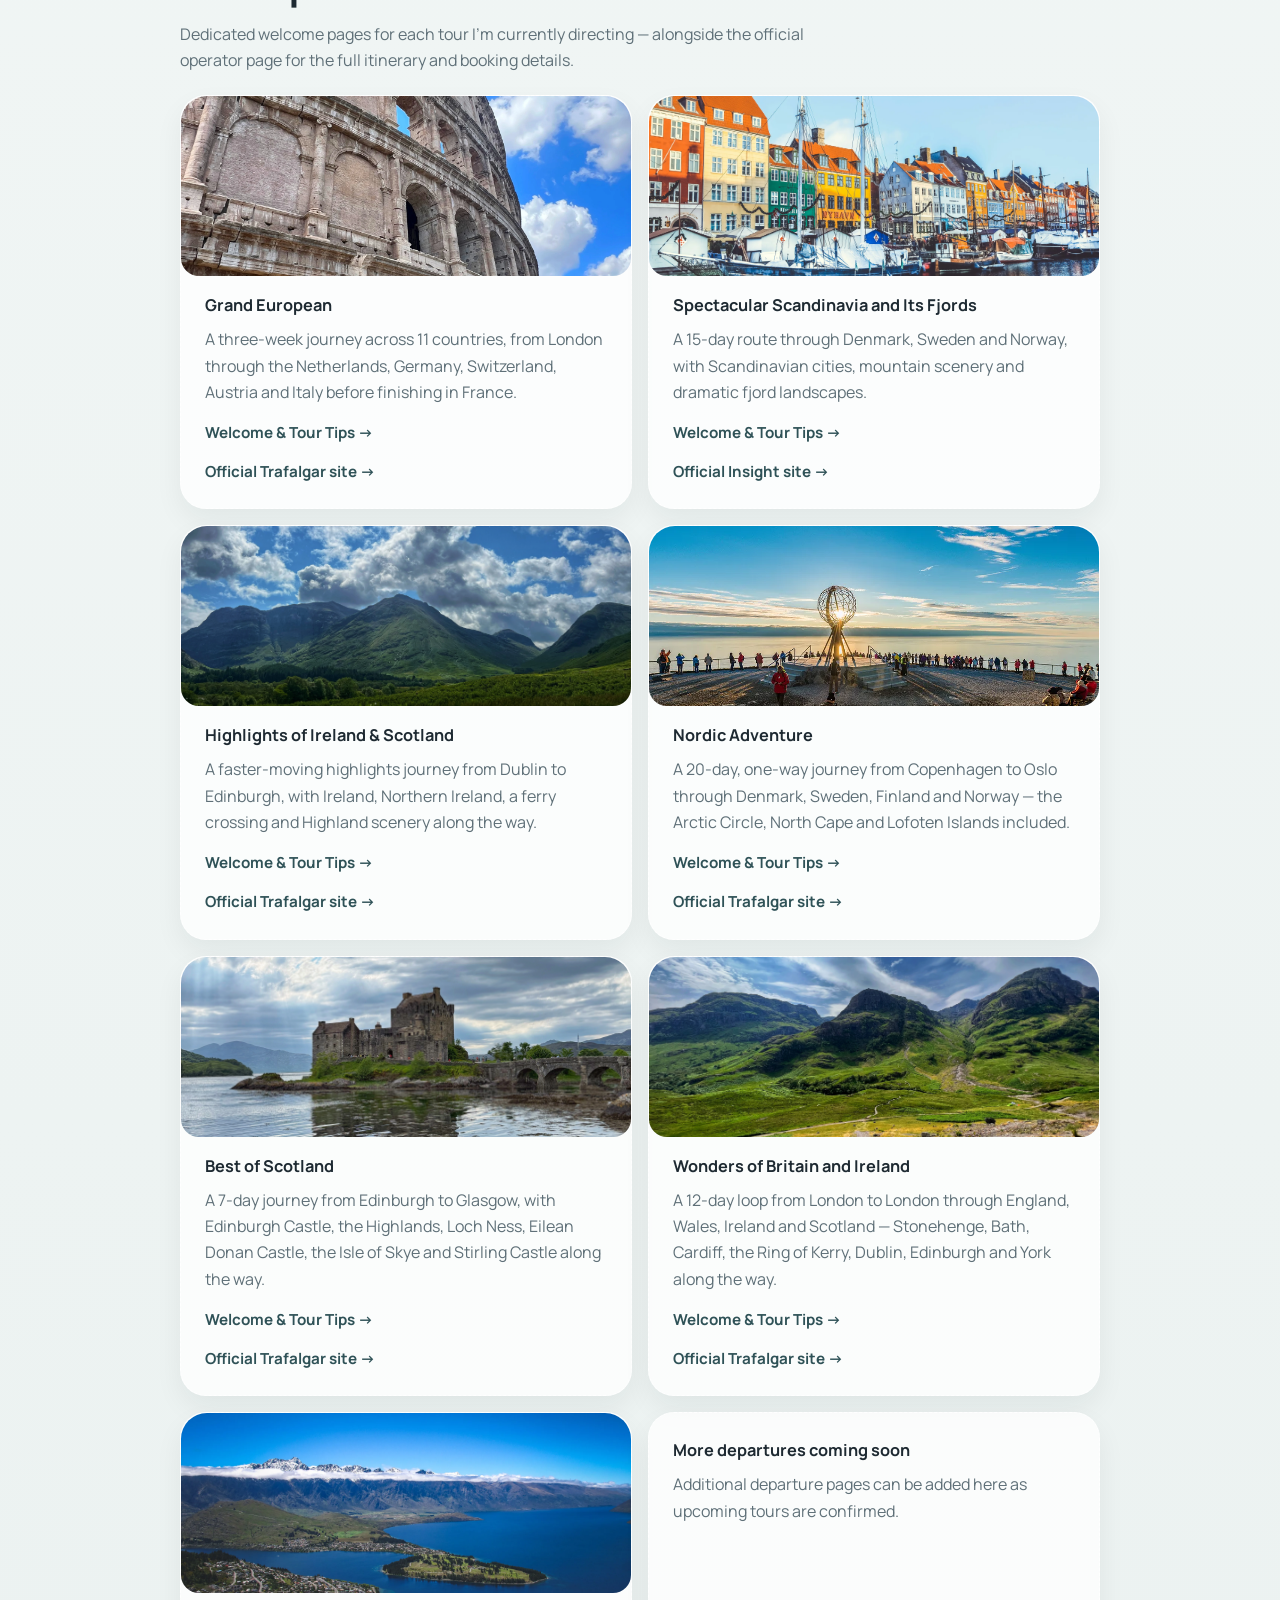
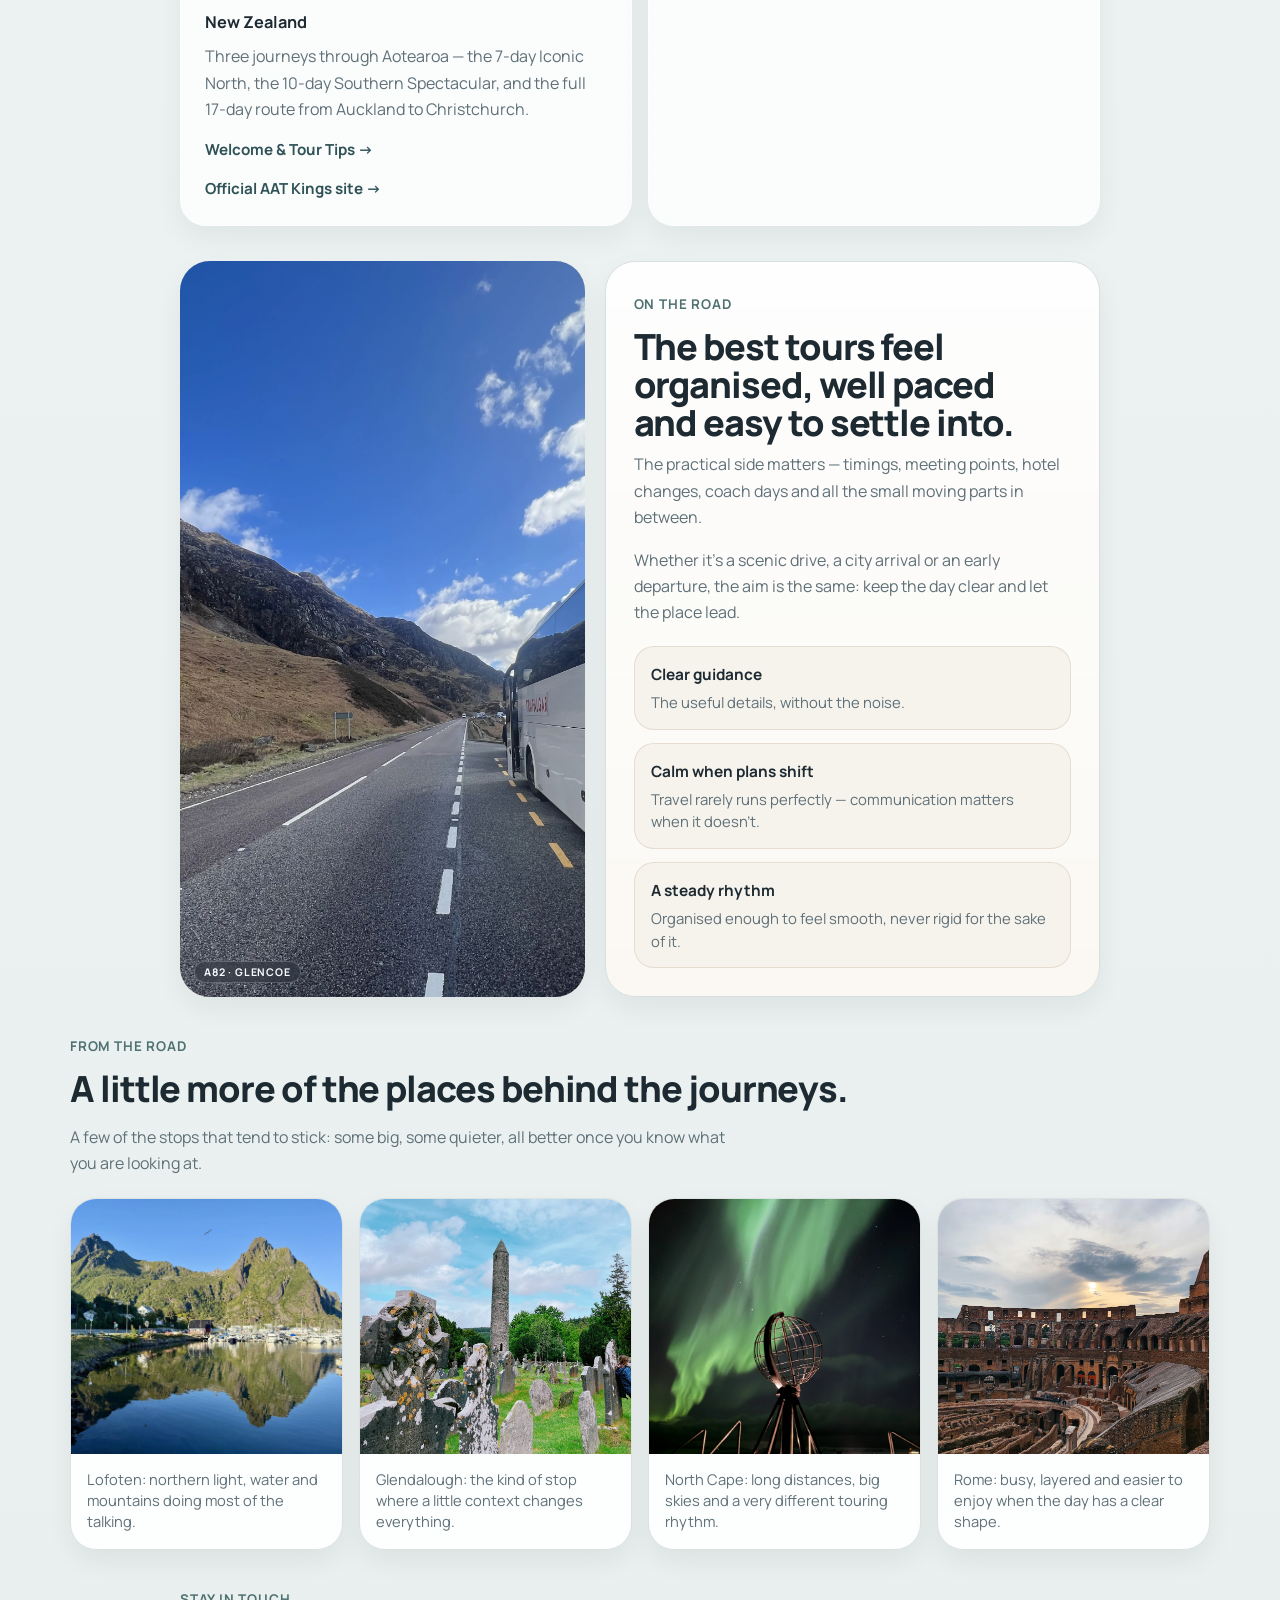
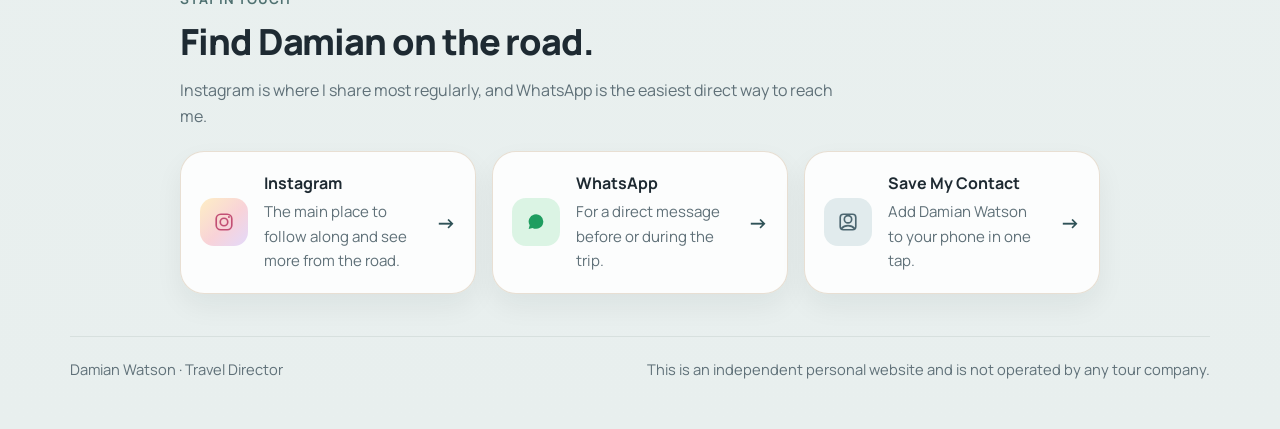
==== commit 86bab995: "NZ page: make it work for Iconic North, Southern Spectacular and the 17-day route" ====
--- a/index.html
+++ b/index.html
@@ -186,12 +186,12 @@
 
           <div class="info-card">
             <div class="tour-card-image"><img src="images/nz-queenstown-aerial.webp" alt="Aerial view of Queenstown, New Zealand" loading="lazy" /></div>
-            <h3>New Zealand Uncovered</h3>
-            <p>
-              A 17-day journey from Auckland to Christchurch across both islands — Rotorua, Wellington, Kaikoura, Dunedin, Milford Sound, Queenstown and the Franz Josef Glacier along the way.
+            <h3>New Zealand</h3>
+            <p>
+              Three journeys through Aotearoa — the 7-day Iconic North, the 10-day Southern Spectacular, and the full 17-day route from Auckland to Christchurch.
             </p>
             <a class="subtle-link" href="welcome/new-zealand-uncovered.html">Welcome &amp; Tour Tips →</a>
-            <a class="subtle-link" href="https://www.aatkings.com/en-gb/tours/new-zealand-uncovered" target="_blank" rel="noopener noreferrer">Official AAT Kings site →</a>
+            <a class="subtle-link" href="https://www.aatkings.com/en-gb" target="_blank" rel="noopener noreferrer">Official AAT Kings site →</a>
           </div>
 
           <div class="info-card">
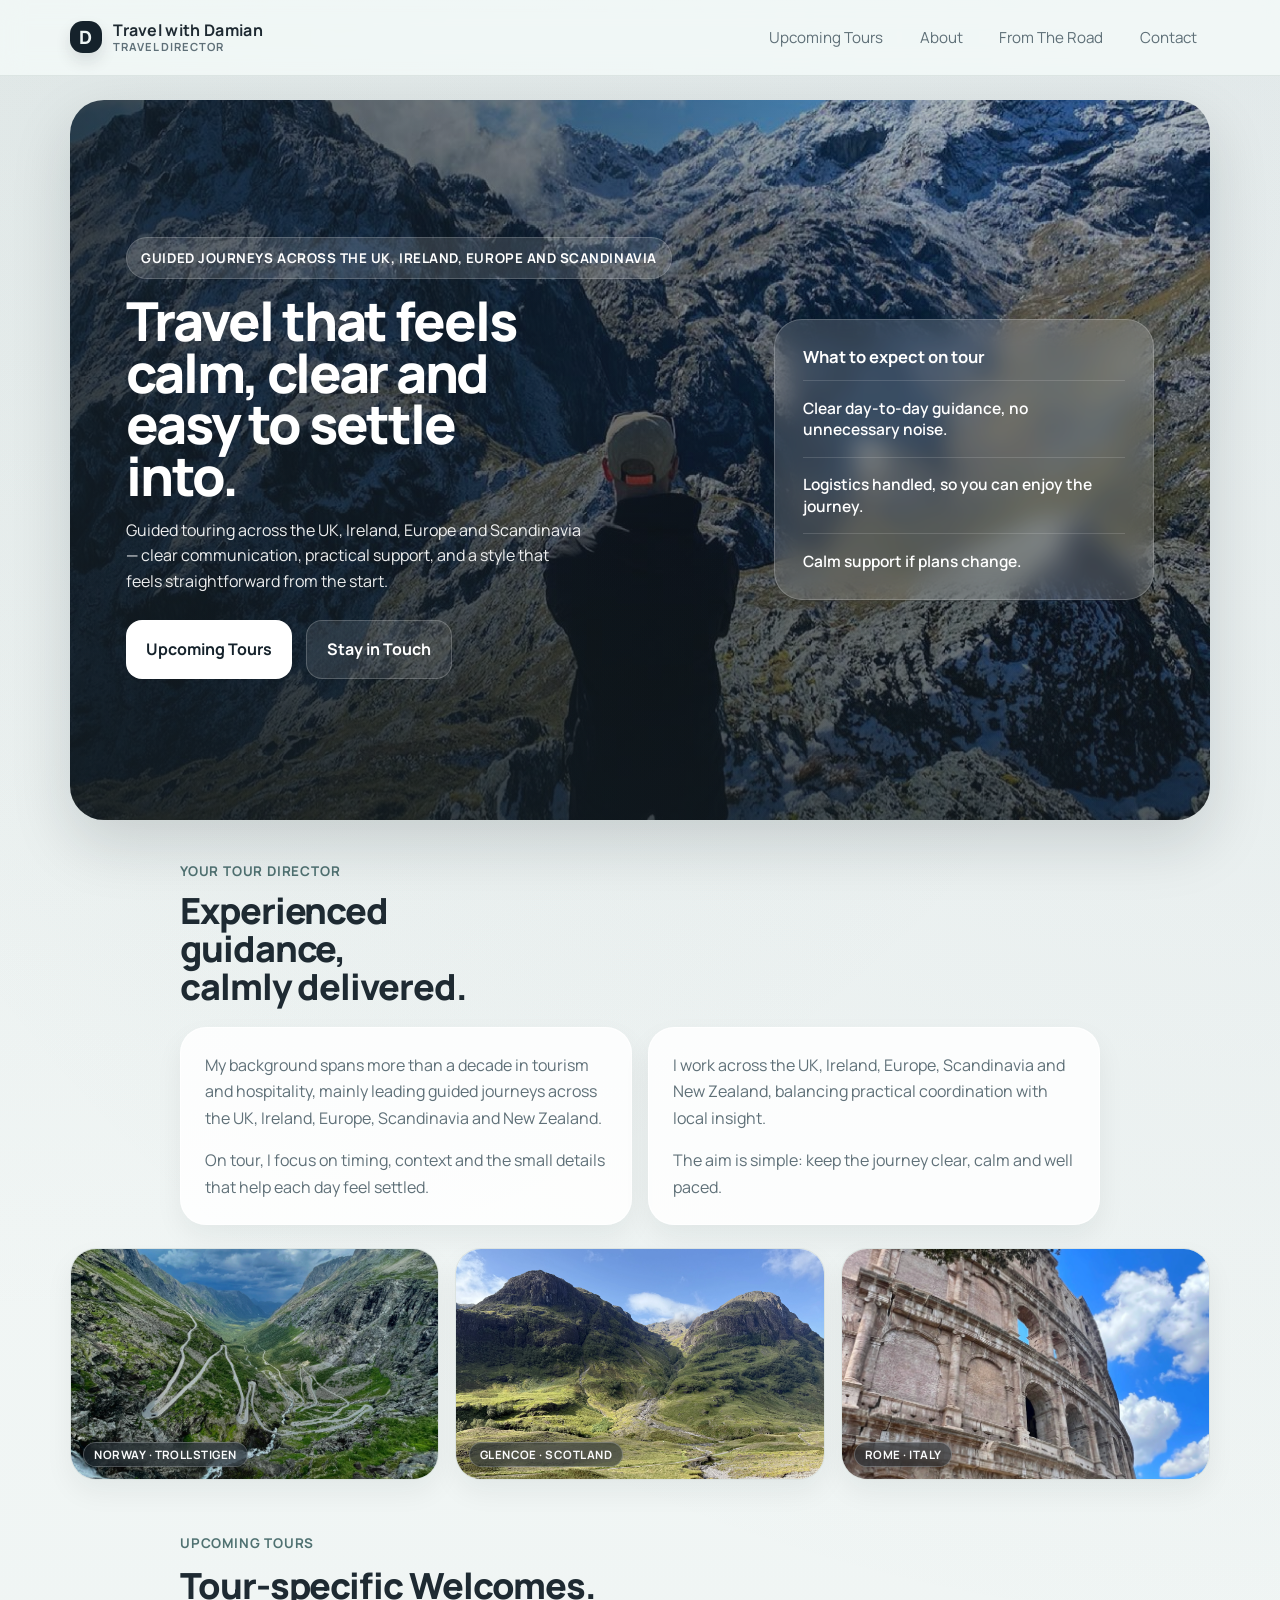
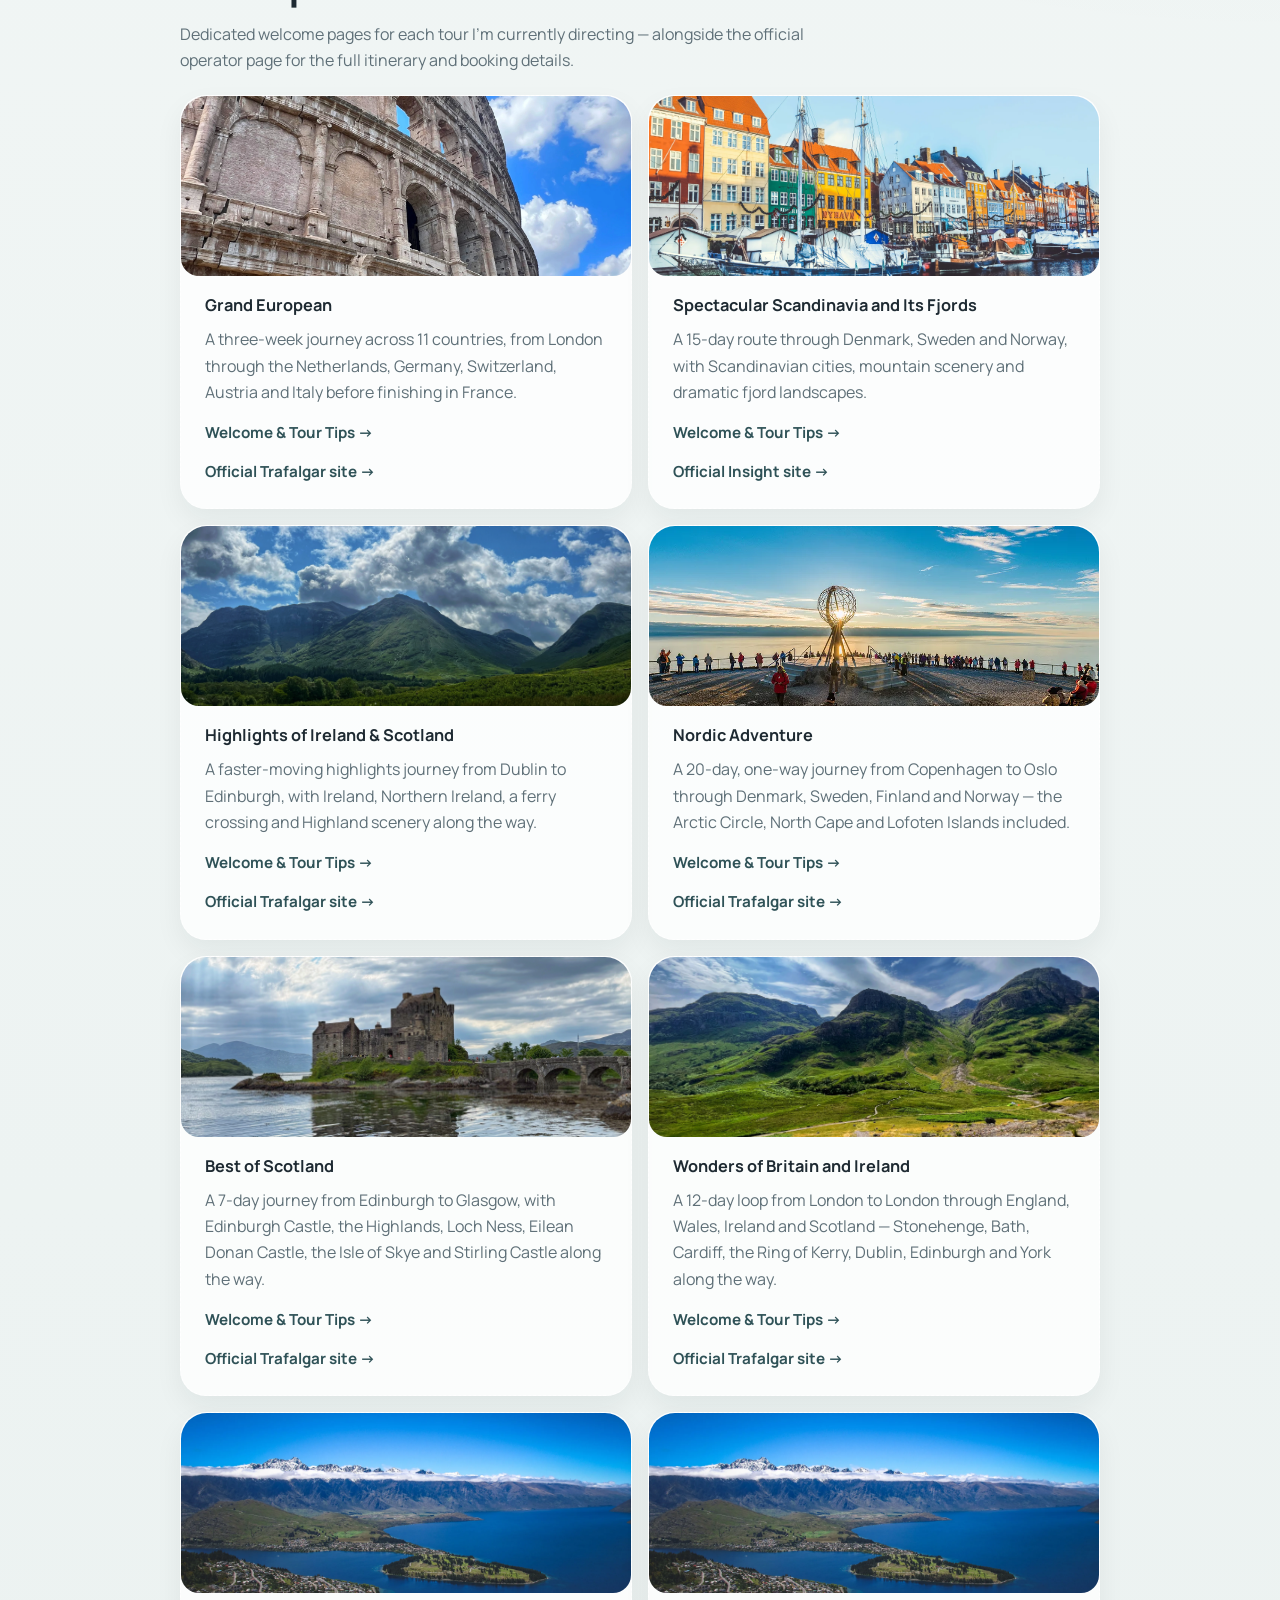
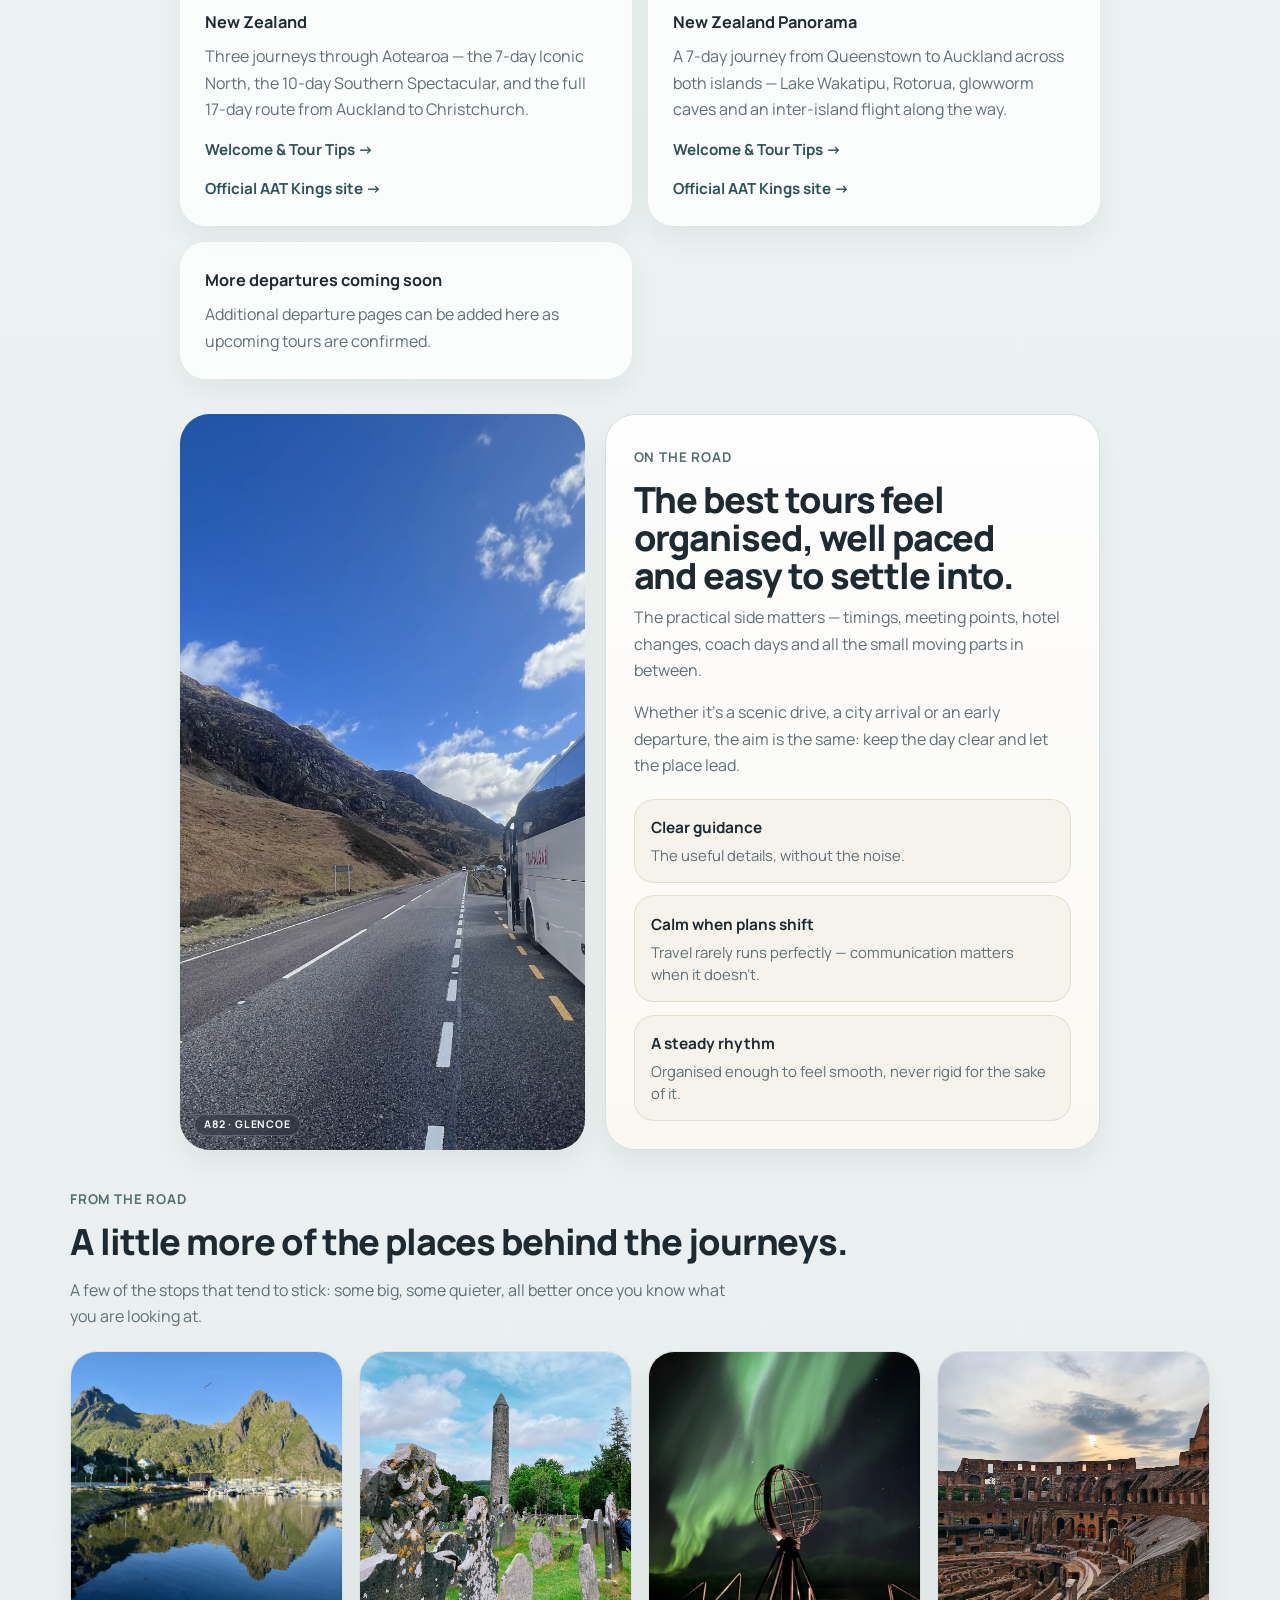
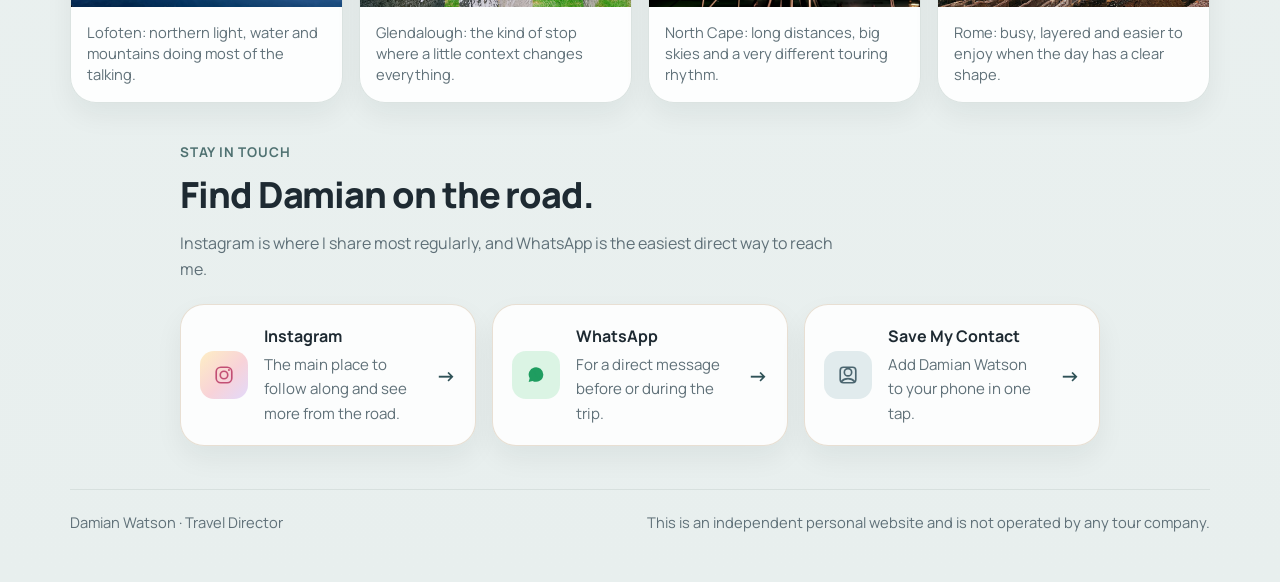
==== commit 199cfbaf: "Add New Zealand Panorama welcome page" ====
--- a/index.html
+++ b/index.html
@@ -195,6 +195,16 @@
           </div>
 
           <div class="info-card">
+            <div class="tour-card-image"><img src="images/nz-queenstown-aerial.webp" alt="Aerial view of Queenstown, New Zealand" loading="lazy" /></div>
+            <h3>New Zealand Panorama</h3>
+            <p>
+              A 7-day journey from Queenstown to Auckland across both islands — Lake Wakatipu, Rotorua, glowworm caves and an inter-island flight along the way.
+            </p>
+            <a class="subtle-link" href="welcome/new-zealand-panorama.html">Welcome &amp; Tour Tips →</a>
+            <a class="subtle-link" href="https://www.aatkings.com/en-nz/tours/new-zealand-panorama?optionId=931" target="_blank" rel="noopener noreferrer">Official AAT Kings site →</a>
+          </div>
+
+          <div class="info-card">
             <h3>More departures coming soon</h3>
             <p>
               Additional departure pages can be added here as upcoming tours are confirmed.
